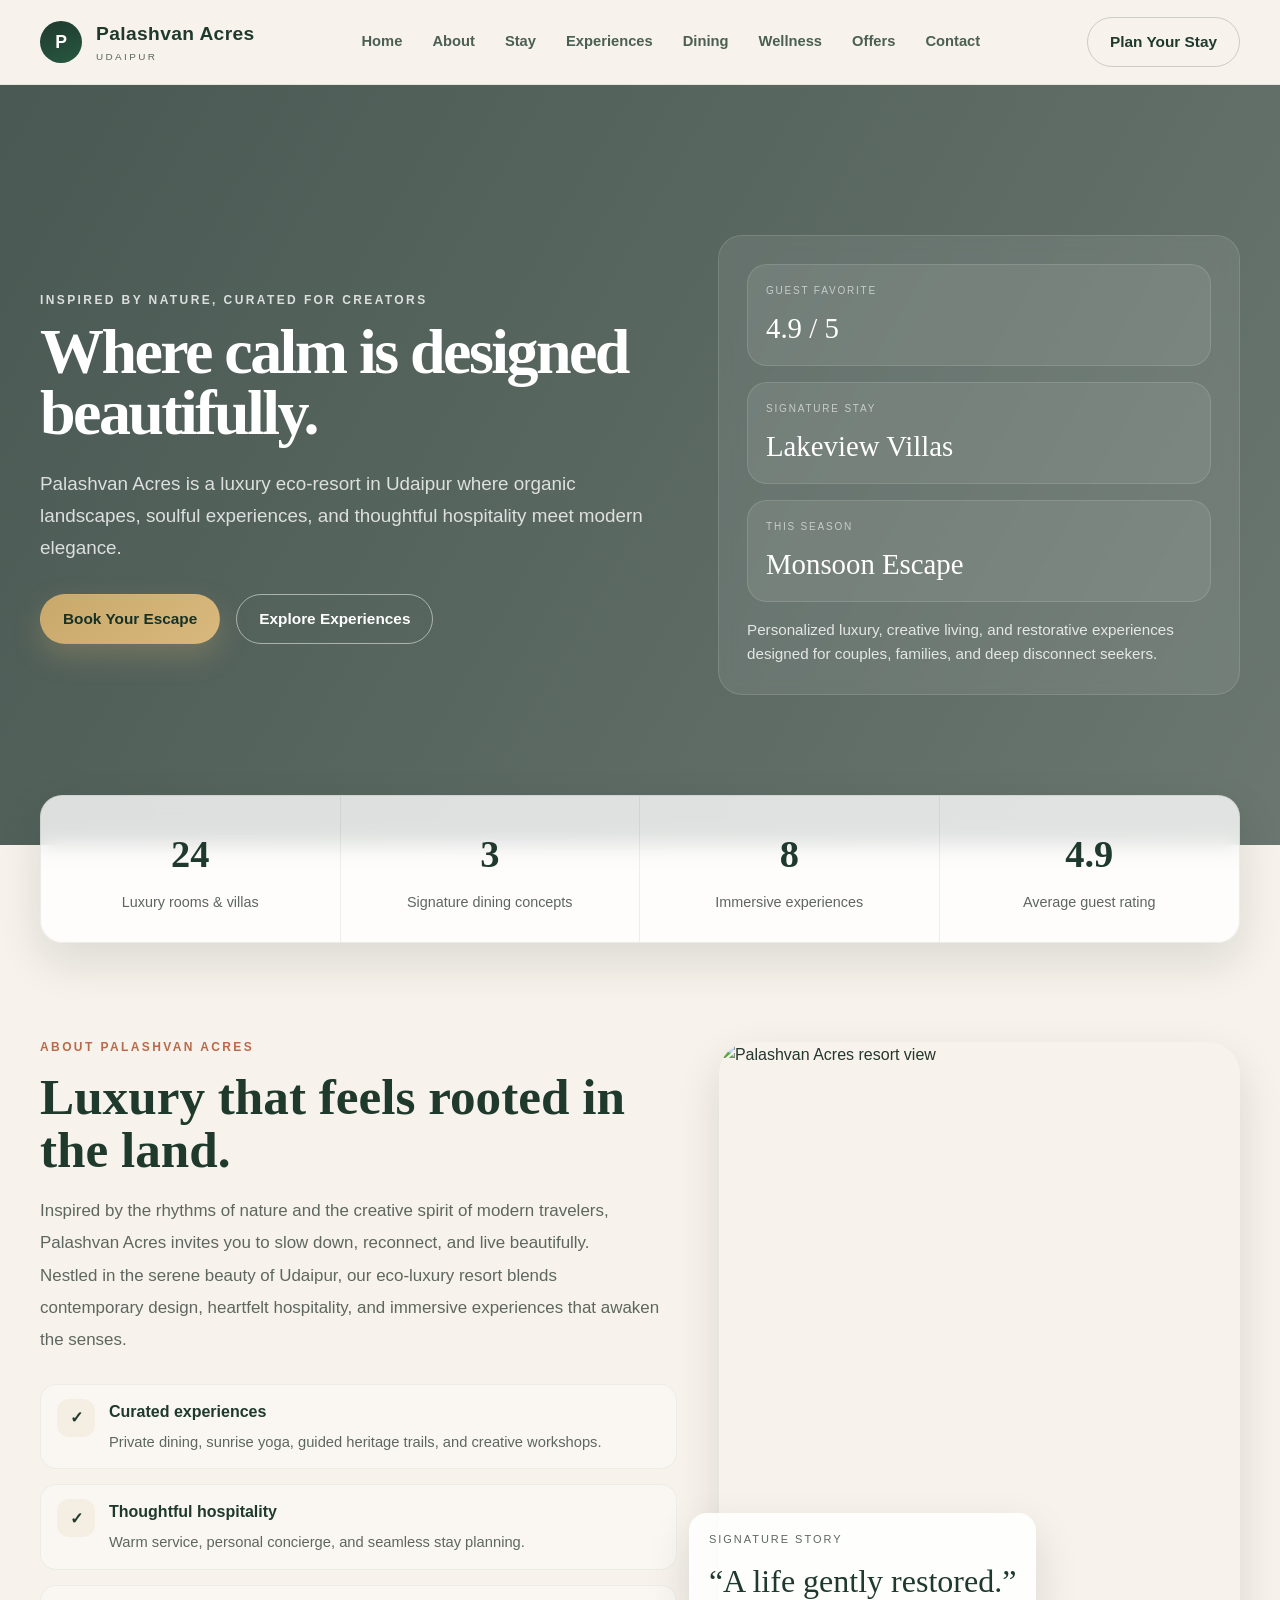
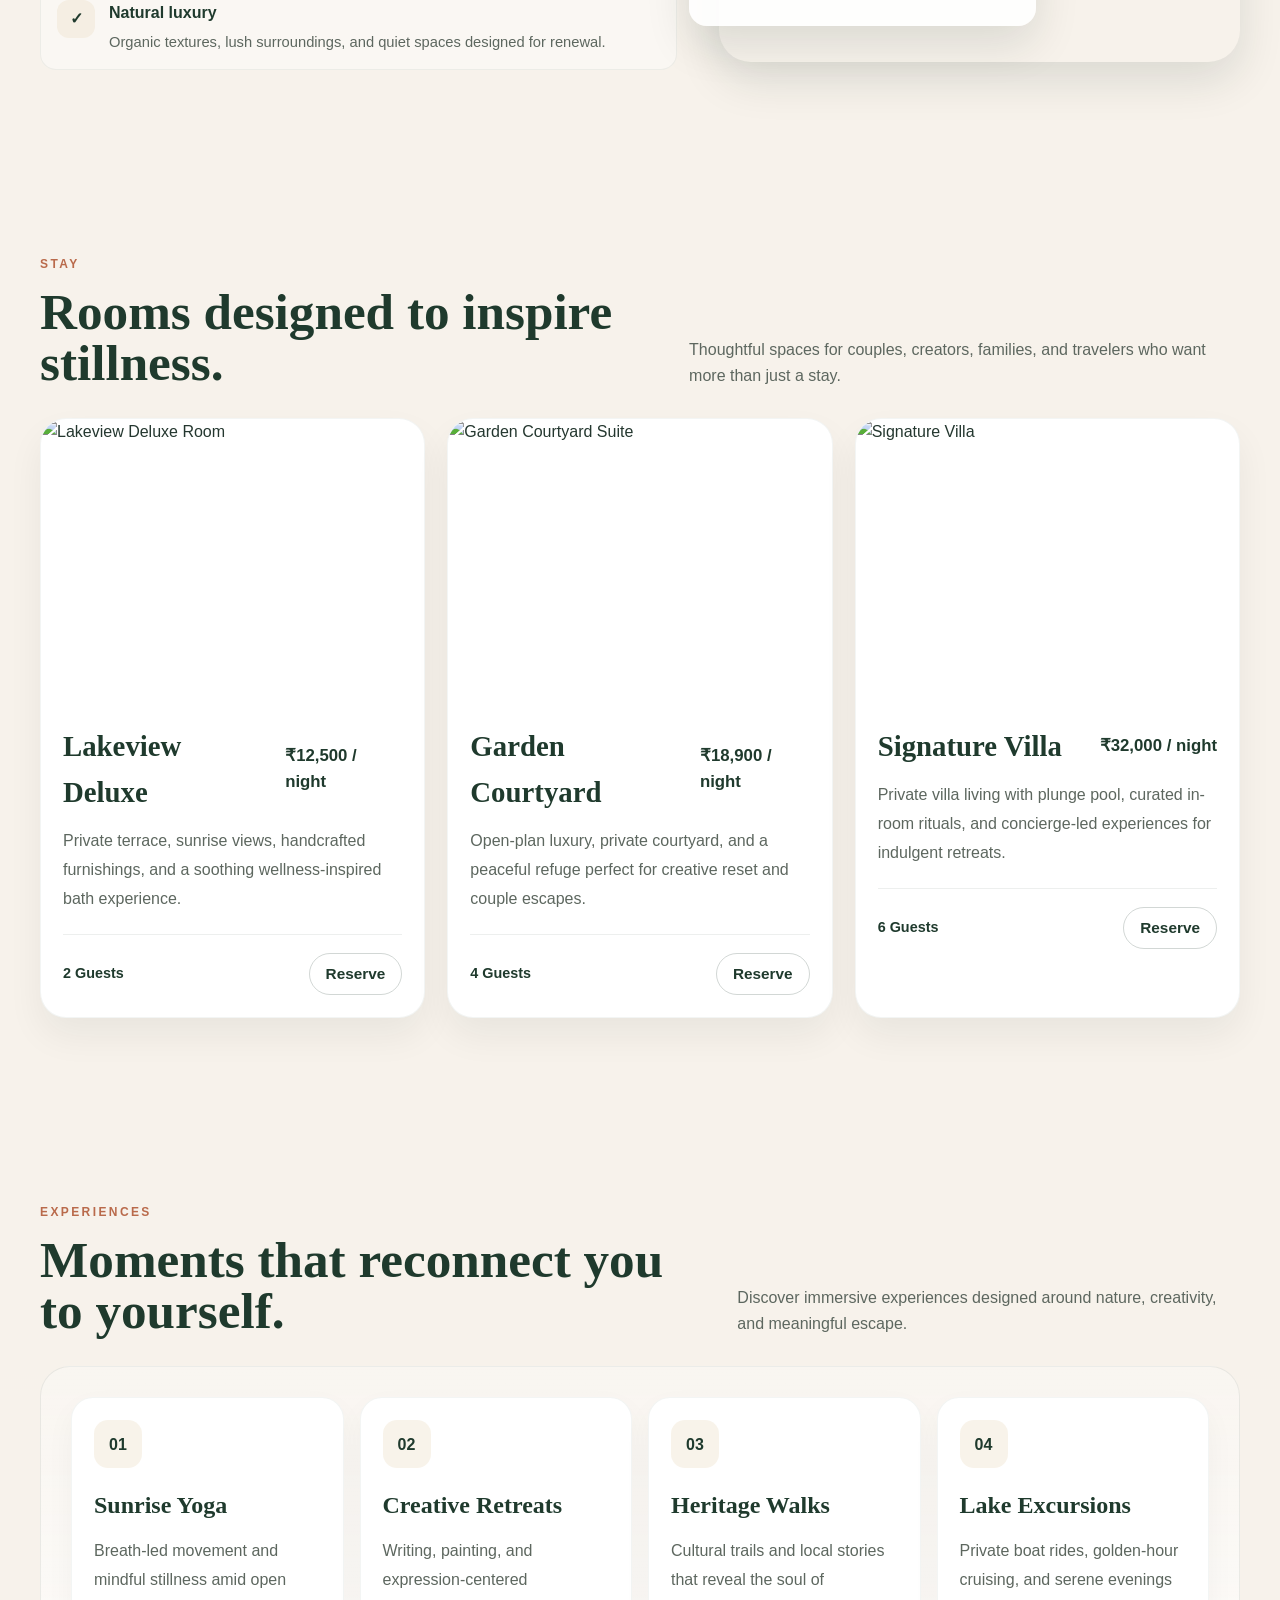
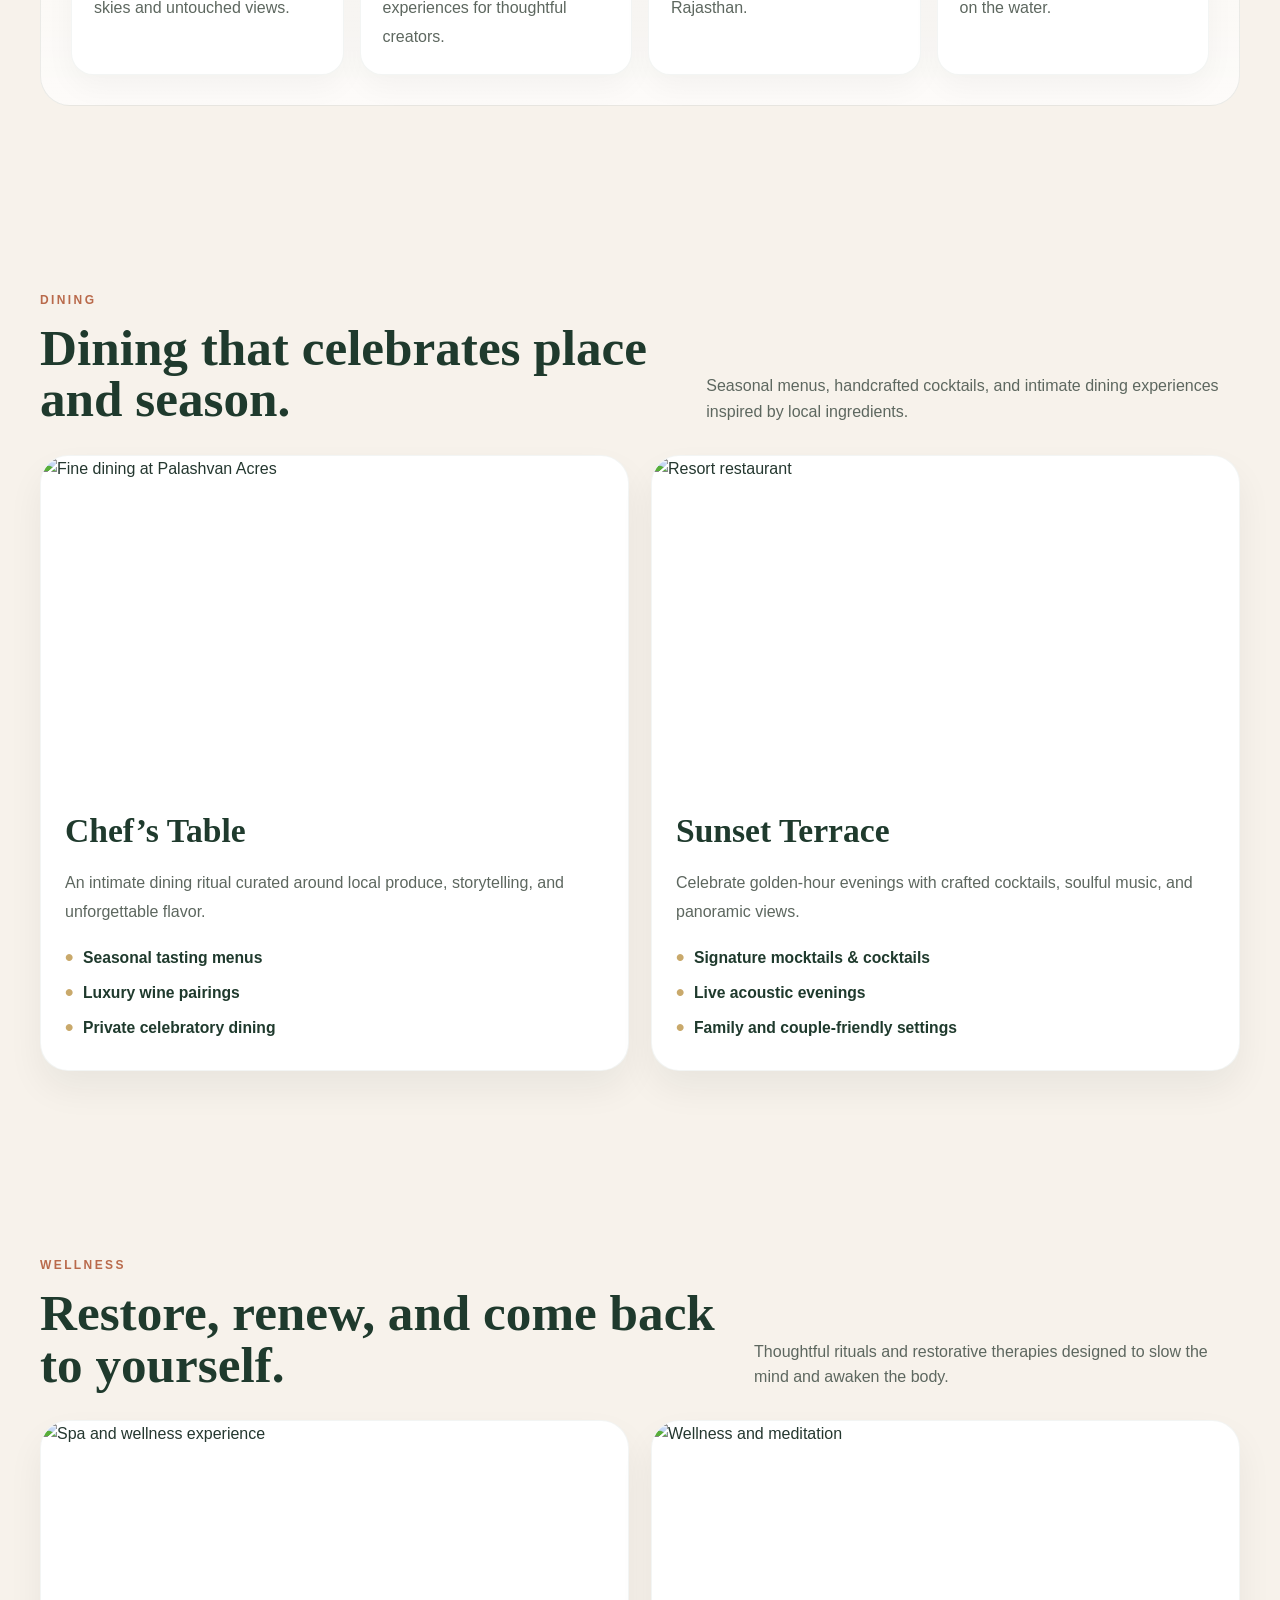
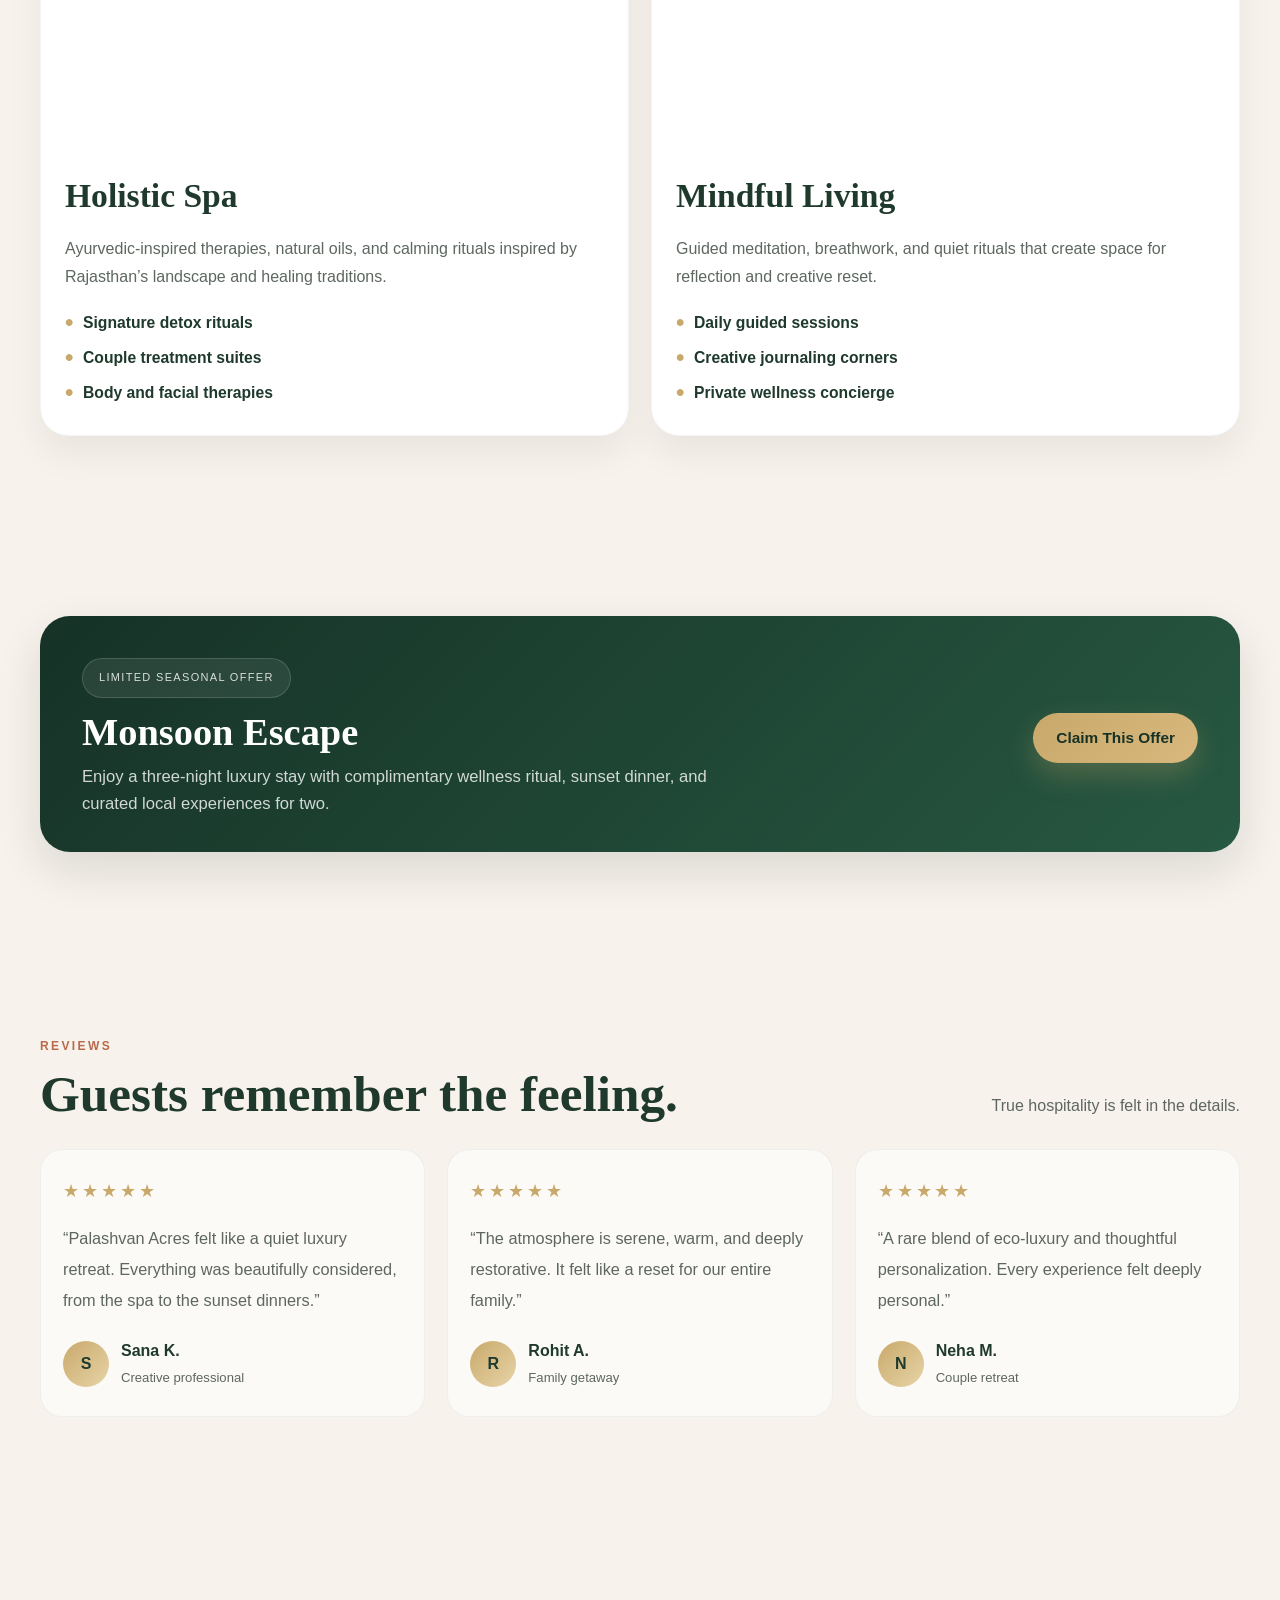
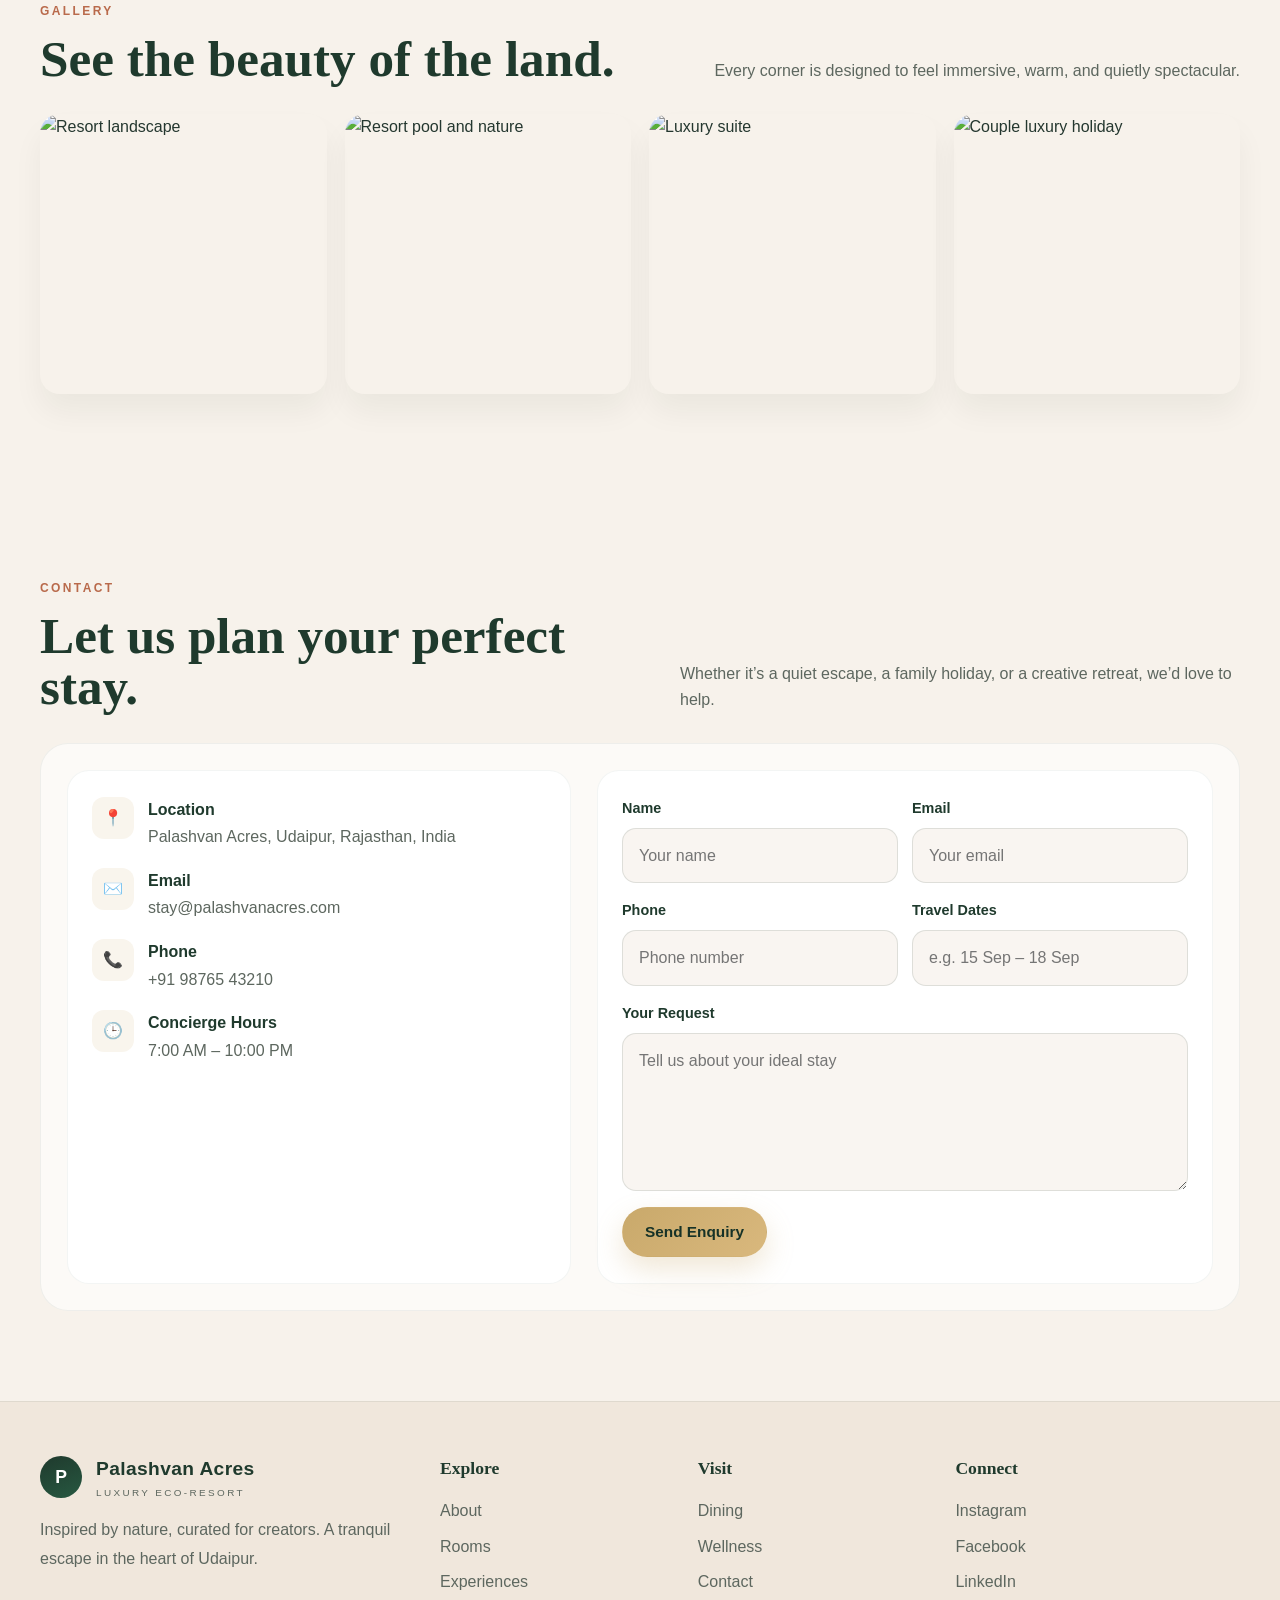
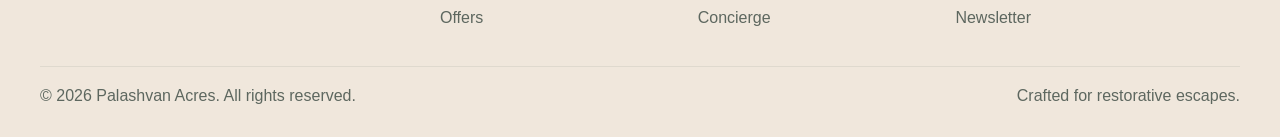
==== index.html @ 1f56304e "Add Palashvan Acres landing page prototype to repo" ====
<!DOCTYPE html>
<html lang="en">
  <head>
    <meta charset="UTF-8" />
    <meta name="viewport" content="width=device-width, initial-scale=1.0" />
    <title>Palashvan Acres | Resort</title>
    <meta
      name="description"
      content="Palashvan Acres is a luxury eco-resort in Udaipur, Rajasthan inspired by nature, creativity, and soulful living."
    />
    <style>
      :root {
        --forest: #1f3a2d;
        --forest-deep: #163227;
        --forest-soft: #275841;
        --ivory: #f7f2eb;
        --sand: #e7dbc2;
        --gold: #c9a96b;
        --terracotta: #b96a4b;
        --white: #ffffff;
        --text: #24372f;
        --muted: #5d675f;
        --shadow: 0 18px 45px rgba(20, 38, 32, 0.12);
        --radius: 24px;
      }

      * {
        box-sizing: border-box;
      }

      html {
        scroll-behavior: smooth;
      }

      body {
        margin: 0;
        font-family: "Segoe UI", Arial, sans-serif;
        background: var(--ivory);
        color: var(--text);
        line-height: 1.6;
      }

      img {
        max-width: 100%;
        display: block;
      }

      a {
        color: inherit;
        text-decoration: none;
      }

      .container {
        width: min(1200px, calc(100% - 32px));
        margin: 0 auto;
      }

      .section {
        padding: 90px 0;
      }

      .eyebrow {
        color: var(--terracotta);
        font-weight: 700;
        letter-spacing: 0.2em;
        text-transform: uppercase;
        font-size: 12px;
        display: inline-block;
        margin-bottom: 12px;
      }

      h1, h2, h3, h4 {
        margin: 0;
        color: var(--forest);
        font-family: Georgia, "Times New Roman", serif;
      }

      p {
        margin: 0;
      }

      .btn {
        display: inline-flex;
        align-items: center;
        justify-content: center;
        min-height: 50px;
        padding: 0 22px;
        border-radius: 999px;
        font-weight: 700;
        font-size: 0.96rem;
        transition: 0.2s ease;
        border: 1px solid transparent;
        cursor: pointer;
      }

      .btn-primary {
        background: linear-gradient(135deg, var(--gold), #d9b87d);
        color: var(--forest-deep);
        box-shadow: 0 12px 28px rgba(201, 169, 107, 0.28);
      }

      .btn-primary:hover {
        transform: translateY(-2px);
      }

      .btn-outline {
        background: transparent;
        color: var(--white);
        border-color: rgba(255,255,255,0.5);
      }

      .btn-outline-dark {
        background: transparent;
        color: var(--forest);
        border-color: rgba(31, 58, 45, 0.2);
      }

      /* Header */
      .site-header {
        position: sticky;
        top: 0;
        z-index: 1000;
        background: rgba(247, 242, 235, 0.8);
        backdrop-filter: blur(12px);
        border-bottom: 1px solid rgba(31, 58, 45, 0.08);
      }

      .header-inner {
        display: flex;
        justify-content: space-between;
        align-items: center;
        min-height: 84px;
      }

      .brand {
        display: flex;
        align-items: center;
        gap: 14px;
      }

      .brand-mark {
        width: 42px;
        height: 42px;
        border-radius: 50%;
        display: grid;
        place-items: center;
        background: linear-gradient(160deg, var(--forest), var(--forest-soft));
        color: var(--white);
        font-weight: 800;
        font-size: 1.1rem;
      }

      .brand-text strong {
        display: block;
        font-size: 1.2rem;
        color: var(--forest);
        letter-spacing: 0.02em;
      }

      .brand-text small {
        display: block;
        font-size: 0.62rem;
        color: var(--muted);
        letter-spacing: 0.24em;
        text-transform: uppercase;
      }

      .main-nav {
        display: flex;
        align-items: center;
        gap: 30px;
      }

      .main-nav a {
        font-size: 0.92rem;
        font-weight: 600;
        color: var(--forest);
        opacity: 0.8;
        transition: opacity 0.2s ease;
      }

      .main-nav a:hover {
        opacity: 1;
      }

      .header-actions {
        display: flex;
        align-items: center;
        gap: 12px;
      }

      .menu-toggle {
        display: none;
        background: transparent;
        border: 1px solid rgba(31, 58, 45, 0.14);
        border-radius: 12px;
        width: 44px;
        height: 44px;
        font-size: 1.5rem;
        color: var(--forest);
        cursor: pointer;
      }

      /* Hero */
      .hero {
        position: relative;
        background:
          linear-gradient(120deg, rgba(12, 35, 29, 0.74), rgba(13, 36, 30, 0.6)),
          url("https://images.unsplash.com/photo-1507525428034-b723cf961d3e?auto=format&fit=crop&w=1600&q=80") center/cover no-repeat;
        color: var(--white);
        min-height: 760px;
        display: flex;
        align-items: center;
      }

      .hero-inner {
        display: grid;
        grid-template-columns: 1.1fr 0.9fr;
        align-items: center;
        gap: 40px;
        min-height: 760px;
      }

      .hero-copy {
        max-width: 700px;
      }

      .hero-copy h1 {
        font-size: clamp(3rem, 5vw, 6rem);
        line-height: 0.95;
        color: var(--white);
        letter-spacing: -0.04em;
        margin-bottom: 24px;
      }

      .hero-copy p {
        font-size: 1.18rem;
        line-height: 1.7;
        color: rgba(255,255,255,0.8);
        max-width: 620px;
      }

      .hero-cta {
        display: flex;
        flex-wrap: wrap;
        gap: 16px;
        margin-top: 30px;
      }

      .hero-panel {
        padding: 28px;
        background: rgba(255,255,255,0.08);
        border: 1px solid rgba(255,255,255,0.12);
        border-radius: var(--radius);
        backdrop-filter: blur(8px);
      }

      .info-card {
        background: rgba(255,255,255,0.08);
        border: 1px solid rgba(255,255,255,0.12);
        border-radius: 20px;
        padding: 18px 18px 14px;
        margin-bottom: 16px;
      }

      .info-card:last-child {
        margin-bottom: 0;
      }

      .mini-label {
        color: rgba(255,255,255,0.6);
        letter-spacing: 0.18em;
        text-transform: uppercase;
        font-size: 10px;
      }

      .mini-value {
        font-size: clamp(1.8rem, 2vw, 2.4rem);
        font-family: Georgia, "Times New Roman", serif;
        margin-top: 6px;
        color: var(--white);
      }

      .hero-panel .note {
        font-size: 0.95rem;
        color: rgba(255,255,255,0.82);
        line-height: 1.6;
      }

      /* stats strip */
      .stats-strip {
        margin-top: -50px;
        position: relative;
        z-index: 2;
      }

      .stats-grid {
        background: rgba(255,255,255,0.8);
        backdrop-filter: blur(10px);
        border-radius: 22px;
        border: 1px solid rgba(31,58,45,0.08);
        box-shadow: var(--shadow);
        display: grid;
        grid-template-columns: repeat(4, 1fr);
      }

      .stat-box {
        padding: 28px 24px;
        text-align: center;
        border-right: 1px solid rgba(31,58,45,0.08);
      }

      .stat-box:last-child {
        border-right: none;
      }

      .stat-box strong {
        display: block;
        font-size: clamp(2rem, 3vw, 2.8rem);
        color: var(--forest);
        font-family: Georgia, "Times New Roman", serif;
      }

      .stat-box span {
        display: block;
        color: var(--muted);
        font-size: 0.9rem;
        margin-top: 6px;
      }

      /* Intro */
      .intro-grid {
        display: grid;
        grid-template-columns: 1.1fr 0.9fr;
        gap: 42px;
        align-items: center;
      }

      .intro-copy h2 {
        font-size: clamp(2.3rem, 4vw, 4rem);
        line-height: 1.05;
        margin-bottom: 18px;
      }

      .intro-copy p {
        color: var(--muted);
        font-size: 1.06rem;
        line-height: 1.9;
        max-width: 620px;
      }

      .feature-list {
        display: grid;
        gap: 15px;
        margin-top: 28px;
      }

      .feature-item {
        display: flex;
        gap: 14px;
        align-items: flex-start;
        background: rgba(255,255,255,0.4);
        border: 1px solid rgba(31,58,45,0.06);
        border-radius: 16px;
        padding: 14px 16px;
      }

      .feature-icon {
        width: 38px;
        height: 38px;
        border-radius: 12px;
        display: grid;
        place-items: center;
        background: rgba(201,169,107,0.12);
        color: var(--forest);
        font-weight: 800;
      }

      .feature-item strong {
        display: block;
        margin-bottom: 4px;
        color: var(--forest);
        font-size: 1rem;
      }

      .feature-item span {
        color: var(--muted);
        font-size: 0.92rem;
      }

      .intro-image-wrap {
        position: relative;
      }

      .intro-image-large {
        border-radius: 32px;
        overflow: hidden;
        box-shadow: var(--shadow);
      }

      .intro-image-large img {
        width: 100%;
        height: 620px;
        object-fit: cover;
      }

      .floating-card {
        position: absolute;
        left: -30px;
        bottom: 36px;
        background: rgba(255,255,255,0.9);
        border-radius: 18px;
        padding: 18px 20px;
        box-shadow: var(--shadow);
        min-width: 220px;
      }

      .floating-card .label {
        display: block;
        font-size: 11px;
        text-transform: uppercase;
        letter-spacing: 0.18em;
        color: var(--muted);
      }

      .floating-card .value {
        margin-top: 8px;
        font-size: 2rem;
        font-family: Georgia, "Times New Roman", serif;
        color: var(--forest);
      }

      /* Rooms */
      .section-heading {
        display: flex;
        justify-content: space-between;
        align-items: end;
        gap: 20px;
        margin-bottom: 30px;
      }

      .section-heading h2 {
        font-size: clamp(2.4rem, 4vw, 4rem);
        line-height: 1;
      }

      .section-heading p {
        font-size: 1rem;
        color: var(--muted);
        max-width: 560px;
      }

      .room-grid {
        display: grid;
        grid-template-columns: repeat(3, 1fr);
        gap: 22px;
      }

      .room-card {
        background: var(--white);
        border-radius: 26px;
        overflow: hidden;
        box-shadow: 0 18px 36px rgba(17, 34, 27, 0.06);
        border: 1px solid rgba(31,58,45,0.05);
      }

      .room-card img {
        width: 100%;
        height: 280px;
        object-fit: cover;
      }

      .room-content {
        padding: 24px 22px 22px;
      }

      .room-top {
        display: flex;
        justify-content: space-between;
        gap: 12px;
        align-items: center;
        margin-bottom: 12px;
      }

      .room-top h3 {
        font-size: 1.8rem;
      }

      .price {
        color: var(--forest);
        font-weight: 800;
        font-size: 1.05rem;
      }

      .room-content p {
        color: var(--muted);
        line-height: 1.8;
      }

      .room-meta {
        display: flex;
        justify-content: space-between;
        align-items: center;
        margin-top: 20px;
        padding-top: 18px;
        border-top: 1px solid rgba(31,58,45,0.08);
      }

      .meta-sm {
        color: var(--forest);
        font-size: 0.9rem;
        font-weight: 600;
      }

      /* Experience */
      .experience-wrap {
        background: linear-gradient(180deg, rgba(255,255,255,0.3), rgba(255,255,255,0.7));
        border: 1px solid rgba(31,58,45,0.08);
        border-radius: 30px;
        padding: 30px;
      }

      .experience-grid {
        display: grid;
        grid-template-columns: repeat(4, 1fr);
        gap: 16px;
      }

      .experience-card {
        background: var(--white);
        border-radius: 22px;
        padding: 22px;
        border: 1px solid rgba(31,58,45,0.05);
        box-shadow: 0 12px 30px rgba(17,34,27,0.04);
      }

      .experience-card .num {
        width: 48px;
        height: 48px;
        border-radius: 14px;
        display: grid;
        place-items: center;
        font-weight: 800;
        margin-bottom: 18px;
        background: rgba(201,169,107,0.14);
        color: var(--forest);
      }

      .experience-card h3 {
        font-size: 1.5rem;
        margin-bottom: 12px;
      }

      .experience-card p {
        color: var(--muted);
        line-height: 1.8;
      }

      /* Dining & Wellness split */
      .split-grid {
        display: grid;
        grid-template-columns: 1fr 1fr;
        gap: 22px;
      }

      .panel {
        background: var(--white);
        border-radius: 28px;
        overflow: hidden;
        box-shadow: 0 18px 36px rgba(17,34,27,0.06);
        border: 1px solid rgba(31,58,45,0.05);
      }

      .panel img {
        width: 100%;
        height: 320px;
        object-fit: cover;
      }

      .panel-body {
        padding: 28px 24px 30px;
      }

      .panel-body h3 {
        font-size: 2.1rem;
        margin-bottom: 12px;
      }

      .panel-body p {
        color: var(--muted);
        line-height: 1.8;
      }

      .panel-list {
        list-style: none;
        padding: 0;
        margin: 18px 0 0;
        display: grid;
        gap: 10px;
      }

      .panel-list li {
        color: var(--forest);
        font-weight: 600;
        font-size: 0.98rem;
        padding-left: 18px;
        position: relative;
      }

      .panel-list li::before {
        content: "•";
        position: absolute;
        left: 0;
        color: var(--gold);
        font-size: 1.5rem;
        line-height: 1;
      }

      /* Offer banner */
      .offer-banner {
        background: linear-gradient(135deg, var(--forest-deep), var(--forest-soft));
        color: var(--white);
        border-radius: 30px;
        overflow: hidden;
        box-shadow: var(--shadow);
      }

      .offer-inner {
        display: grid;
        grid-template-columns: 1.2fr 0.8fr;
        align-items: center;
        padding: 42px 42px 34px;
        gap: 28px;
      }

      .offer-inner h2 {
        color: var(--white);
        font-size: clamp(2.2rem, 3vw, 4rem);
        line-height: 1.05;
        margin-bottom: 12px;
      }

      .offer-inner p {
        color: rgba(255,255,255,0.8);
        font-size: 1.04rem;
      }

      .offer-tag {
        display: inline-block;
        padding: 10px 16px;
        border-radius: 999px;
        background: rgba(255,255,255,0.08);
        border: 1px solid rgba(255,255,255,0.15);
        margin-bottom: 14px;
        text-transform: uppercase;
        letter-spacing: 0.12em;
        font-size: 11px;
        color: rgba(255,255,255,0.82);
      }

      /* Testimonials */
      .testimonial-grid {
        display: grid;
        grid-template-columns: repeat(3, 1fr);
        gap: 22px;
      }

      .testimonial {
        background: rgba(255,255,255,0.6);
        border: 1px solid rgba(31,58,45,0.06);
        border-radius: 22px;
        padding: 26px 22px;
      }

      .stars {
        color: var(--gold);
        letter-spacing: 0.16em;
        font-size: 1.15rem;
      }

      .testimonial p {
        color: var(--muted);
        font-size: 1.02rem;
        line-height: 1.9;
        margin-top: 18px;
      }

      .person {
        display: flex;
        align-items: center;
        gap: 12px;
        margin-top: 22px;
      }

      .avatar {
        width: 46px;
        height: 46px;
        border-radius: 50%;
        background: linear-gradient(135deg, var(--gold), #e7d4a7);
        display: grid;
        place-items: center;
        color: var(--forest);
        font-weight: 800;
      }

      .person strong {
        display: block;
        color: var(--forest);
      }

      .person span {
        color: var(--muted);
        font-size: 0.82rem;
      }

      /* Gallery */
      .gallery-grid {
        display: grid;
        grid-template-columns: repeat(4, 1fr);
        gap: 18px;
      }

      .gallery-item {
        border-radius: 20px;
        overflow: hidden;
        box-shadow: 0 18px 30px rgba(17,34,27,0.05);
      }

      .gallery-item img {
        width: 100%;
        height: 280px;
        object-fit: cover;
        transition: transform 0.3s ease;
      }

      .gallery-item:hover img {
        transform: scale(1.04);
      }

      /* Contact */
      .contact-wrap {
        display: grid;
        grid-template-columns: 0.9fr 1.1fr;
        gap: 26px;
        background: rgba(255,255,255,0.6);
        border: 1px solid rgba(31,58,45,0.06);
        border-radius: 28px;
        padding: 26px;
      }

      .contact-box {
        background: var(--white);
        border-radius: 22px;
        padding: 26px 24px;
        border: 1px solid rgba(31,58,45,0.05);
      }

      .contact-info {
        display: grid;
        gap: 18px;
      }

      .contact-item {
        display: flex;
        gap: 14px;
        align-items: flex-start;
      }

      .contact-item .icon {
        width: 42px;
        height: 42px;
        border-radius: 12px;
        background: rgba(201,169,107,0.12);
        display: grid;
        place-items: center;
        color: var(--forest);
        font-weight: 800;
      }

      .contact-item strong {
        display: block;
        color: var(--forest);
        margin-bottom: 2px;
      }

      .contact-item span {
        color: var(--muted);
      }

      .contact-form {
        display: grid;
        gap: 16px;
      }

      .row {
        display: grid;
        grid-template-columns: 1fr 1fr;
        gap: 14px;
      }

      .field {
        display: grid;
        gap: 8px;
      }

      .field label {
        color: var(--forest);
        font-weight: 600;
        font-size: 0.9rem;
      }

      .field input,
      .field textarea {
        width: 100%;
        border: 1px solid rgba(31,58,45,0.12);
        background: #f9f5f1;
        border-radius: 14px;
        padding: 14px 16px;
        font: inherit;
        color: var(--forest);
        resize: vertical;
      }

      .field input:focus,
      .field textarea:focus {
        outline: 2px solid rgba(201,169,107,0.35);
        border-color: rgba(201,169,107,0.5);
      }

      /* Footer */
      footer {
        background: #f0e7dc;
        border-top: 1px solid rgba(31,58,45,0.08);
      }

      .footer-inner {
        display: grid;
        grid-template-columns: 1.3fr 0.8fr 0.8fr 1fr;
        gap: 30px;
        padding: 52px 0 36px;
      }

      .footer-brand p {
        color: var(--muted);
        margin-top: 16px;
        line-height: 1.8;
      }

      .footer-col h4 {
        font-size: 1.1rem;
        margin-bottom: 16px;
      }

      .footer-col ul {
        list-style: none;
        padding: 0;
        margin: 0;
        display: grid;
        gap: 10px;
      }

      .footer-col a,
      .footer-col li {
        color: var(--muted);
      }

      .footer-bottom {
        padding: 16px 0 28px;
        border-top: 1px solid rgba(31,58,45,0.08);
        color: var(--muted);
        display: flex;
        justify-content: space-between;
        gap: 12px;
        flex-wrap: wrap;
      }

      /* Responsive */
      @media (max-width: 980px) {
        .hero-inner,
        .intro-grid,
        .contact-wrap,
        .offer-inner,
        .split-grid,
        .footer-inner {
          grid-template-columns: 1fr;
        }

        .room-grid,
        .experience-grid,
        .testimonial-grid {
          grid-template-columns: repeat(2, 1fr);
        }

        .gallery-grid {
          grid-template-columns: repeat(2, 1fr);
        }

        .header-actions .btn {
          display: none;
        }
      }

      @media (max-width: 760px) {
        .main-nav {
          display: none;
          position: absolute;
          top: 84px;
          left: 0;
          width: 100%;
          padding: 18px 16px 24px;
          background: rgba(247,242,235,0.96);
          border-bottom: 1px solid rgba(31,58,45,0.08);
          flex-direction: column;
          align-items: flex-start;
          gap: 16px;
          box-shadow: 0 16px 30px rgba(20,38,32,0.06);
        }

        .main-nav.open {
          display: flex;
        }

        .menu-toggle {
          display: inline-grid;
          place-items: center;
        }

        .hero {
          min-height: 660px;
        }

        .hero-inner {
          min-height: 660px;
        }

        .stats-grid {
          grid-template-columns: repeat(2, 1fr);
        }

        .room-grid,
        .experience-grid,
        .testimonial-grid,
        .gallery-grid,
        .row {
          grid-template-columns: 1fr;
        }

        .section {
          padding: 72px 0;
        }

        .section-heading {
          display: block;
        }

        .section-heading p {
          margin-top: 12px;
        }

        .hero-copy h1 {
          font-size: clamp(2.7rem, 12vw, 4.5rem);
        }
      }
    </style>
  </head>
  <body>
    <header class="site-header">
      <div class="container header-inner">
        <a href="#top" class="brand" aria-label="Palashvan Acres Home">
          <div class="brand-mark">P</div>
          <div class="brand-text">
            <strong>Palashvan Acres</strong>
            <small>Udaipur</small>
          </div>
        </a>

        <nav class="main-nav" id="mainNav">
          <a href="#home">Home</a>
          <a href="#about">About</a>
          <a href="#stay">Stay</a>
          <a href="#experiences">Experiences</a>
          <a href="#dining">Dining</a>
          <a href="#wellness">Wellness</a>
          <a href="#offers">Offers</a>
          <a href="#contact">Contact</a>
        </nav>

        <div class="header-actions">
          <a href="#contact" class="btn btn-outline-dark">Plan Your Stay</a>
          <button class="menu-toggle" id="menuToggle" aria-label="Toggle menu">☰</button>
        </div>
      </div>
    </header>

    <main>
      <section class="hero" id="home">
        <div class="container hero-inner">
          <div class="hero-copy">
            <span class="eyebrow" style="color: rgba(255,255,255,0.8);">Inspired by Nature, Curated for Creators</span>
            <h1>Where calm is designed beautifully.</h1>
            <p>
              Palashvan Acres is a luxury eco-resort in Udaipur where organic landscapes,
              soulful experiences, and thoughtful hospitality meet modern elegance.
            </p>

            <div class="hero-cta">
              <a href="#stay" class="btn btn-primary">Book Your Escape</a>
              <a href="#experiences" class="btn btn-outline">Explore Experiences</a>
            </div>
          </div>

          <div class="hero-panel">
            <div class="info-card">
              <div class="mini-label">Guest Favorite</div>
              <div class="mini-value">4.9 / 5</div>
            </div>

            <div class="info-card">
              <div class="mini-label">Signature Stay</div>
              <div class="mini-value">Lakeview Villas</div>
            </div>

            <div class="info-card">
              <div class="mini-label">This Season</div>
              <div class="mini-value">Monsoon Escape</div>
            </div>

            <div class="note">
              Personalized luxury, creative living, and restorative experiences designed for
              couples, families, and deep disconnect seekers.
            </div>
          </div>
        </div>
      </section>

      <div class="container stats-strip">
        <div class="stats-grid">
          <div class="stat-box">
            <strong>24</strong>
            <span>Luxury rooms & villas</span>
          </div>
          <div class="stat-box">
            <strong>3</strong>
            <span>Signature dining concepts</span>
          </div>
          <div class="stat-box">
            <strong>8</strong>
            <span>Immersive experiences</span>
          </div>
          <div class="stat-box">
            <strong>4.9</strong>
            <span>Average guest rating</span>
          </div>
        </div>
      </div>

      <section class="section" id="about">
        <div class="container intro-grid">
          <div class="intro-copy">
            <span class="eyebrow">About Palashvan Acres</span>
            <h2>Luxury that feels rooted in the land.</h2>
            <p>
              Inspired by the rhythms of nature and the creative spirit of modern travelers,
              Palashvan Acres invites you to slow down, reconnect, and live beautifully.
            </p>
            <p>
              Nestled in the serene beauty of Udaipur, our eco-luxury resort blends contemporary design,
              heartfelt hospitality, and immersive experiences that awaken the senses.
            </p>

            <div class="feature-list">
              <div class="feature-item">
                <div class="feature-icon">✓</div>
                <div>
                  <strong>Curated experiences</strong>
                  <span>Private dining, sunrise yoga, guided heritage trails, and creative workshops.</span>
                </div>
              </div>

              <div class="feature-item">
                <div class="feature-icon">✓</div>
                <div>
                  <strong>Thoughtful hospitality</strong>
                  <span>Warm service, personal concierge, and seamless stay planning.</span>
                </div>
              </div>

              <div class="feature-item">
                <div class="feature-icon">✓</div>
                <div>
                  <strong>Natural luxury</strong>
                  <span>Organic textures, lush surroundings, and quiet spaces designed for renewal.</span>
                </div>
              </div>
            </div>
          </div>

          <div class="intro-image-wrap">
            <div class="intro-image-large">
              <img
                src="https://images.unsplash.com/photo-1506744038136-46273834b3fb?auto=format&fit=crop&w=1200&q=80"
                alt="Palashvan Acres resort view"
              />
            </div>

            <div class="floating-card">
              <span class="label">Signature Story</span>
              <div class="value">“A life gently restored.”</div>
            </div>
          </div>
        </div>
      </section>

      <section class="section" id="stay">
        <div class="container">
          <div class="section-heading">
            <div>
              <span class="eyebrow">Stay</span>
              <h2>Rooms designed to inspire stillness.</h2>
            </div>
            <p>
              Thoughtful spaces for couples, creators, families, and travelers who want more than just a stay.
            </p>
          </div>

          <div class="room-grid">
            <article class="room-card">
              <img src="https://images.unsplash.com/photo-1505693416388-ac5ce068fe85?auto=format&fit=crop&w=1200&q=80" alt="Lakeview Deluxe Room" />
              <div class="room-content">
                <div class="room-top">
                  <h3>Lakeview Deluxe</h3>
                  <div class="price">₹12,500 / night</div>
                </div>
                <p>Private terrace, sunrise views, handcrafted furnishings, and a soothing wellness-inspired bath experience.</p>
                <div class="room-meta">
                  <span class="meta-sm">2 Guests</span>
                  <a href="#contact" class="btn btn-outline-dark" style="min-height: 42px; padding: 0 16px;">Reserve</a>
                </div>
              </div>
            </article>

            <article class="room-card">
              <img src="https://images.unsplash.com/photo-1494526585095-c41746248156?auto=format&fit=crop&w=1200&q=80" alt="Garden Courtyard Suite" />
              <div class="room-content">
                <div class="room-top">
                  <h3>Garden Courtyard</h3>
                  <div class="price">₹18,900 / night</div>
                </div>
                <p>Open-plan luxury, private courtyard, and a peaceful refuge perfect for creative reset and couple escapes.</p>
                <div class="room-meta">
                  <span class="meta-sm">4 Guests</span>
                  <a href="#contact" class="btn btn-outline-dark" style="min-height: 42px; padding: 0 16px;">Reserve</a>
                </div>
              </div>
            </article>

            <article class="room-card">
              <img src="https://images.unsplash.com/photo-1522708323590-d24dbb6b0267?auto=format&fit=crop&w=1200&q=80" alt="Signature Villa" />
              <div class="room-content">
                <div class="room-top">
                  <h3>Signature Villa</h3>
                  <div class="price">₹32,000 / night</div>
                </div>
                <p>Private villa living with plunge pool, curated in-room rituals, and concierge-led experiences for indulgent retreats.</p>
                <div class="room-meta">
                  <span class="meta-sm">6 Guests</span>
                  <a href="#contact" class="btn btn-outline-dark" style="min-height: 42px; padding: 0 16px;">Reserve</a>
                </div>
              </div>
            </article>
          </div>
        </div>
      </section>

      <section class="section" id="experiences">
        <div class="container">
          <div class="section-heading">
            <div>
              <span class="eyebrow">Experiences</span>
              <h2>Moments that reconnect you to yourself.</h2>
            </div>
            <p>
              Discover immersive experiences designed around nature, creativity, and meaningful escape.
            </p>
          </div>

          <div class="experience-wrap">
            <div class="experience-grid">
              <article class="experience-card">
                <div class="num">01</div>
                <h3>Sunrise Yoga</h3>
                <p>Breath-led movement and mindful stillness amid open skies and untouched views.</p>
              </article>

              <article class="experience-card">
                <div class="num">02</div>
                <h3>Creative Retreats</h3>
                <p>Writing, painting, and expression-centered experiences for thoughtful creators.</p>
              </article>

              <article class="experience-card">
                <div class="num">03</div>
                <h3>Heritage Walks</h3>
                <p>Cultural trails and local stories that reveal the soul of Rajasthan.</p>
              </article>

              <article class="experience-card">
                <div class="num">04</div>
                <h3>Lake Excursions</h3>
                <p>Private boat rides, golden-hour cruising, and serene evenings on the water.</p>
              </article>
            </div>
          </div>
        </div>
      </section>

      <section class="section" id="dining">
        <div class="container">
          <div class="section-heading">
            <div>
              <span class="eyebrow">Dining</span>
              <h2>Dining that celebrates place and season.</h2>
            </div>
            <p>
              Seasonal menus, handcrafted cocktails, and intimate dining experiences inspired by local ingredients.
            </p>
          </div>

          <div class="split-grid">
            <article class="panel">
              <img src="https://images.unsplash.com/photo-1559339352-11d035aa65de?auto=format&fit=crop&w=1200&q=80" alt="Fine dining at Palashvan Acres" />
              <div class="panel-body">
                <h3>Chef’s Table</h3>
                <p>
                  An intimate dining ritual curated around local produce, storytelling, and unforgettable flavor.
                </p>
                <ul class="panel-list">
                  <li>Seasonal tasting menus</li>
                  <li>Luxury wine pairings</li>
                  <li>Private celebratory dining</li>
                </ul>
              </div>
            </article>

            <article class="panel">
              <img src="https://images.unsplash.com/photo-1517248135467-4c7edcad34c4?auto=format&fit=crop&w=1200&q=80" alt="Resort restaurant" />
              <div class="panel-body">
                <h3>Sunset Terrace</h3>
                <p>
                  Celebrate golden-hour evenings with crafted cocktails, soulful music, and panoramic views.
                </p>
                <ul class="panel-list">
                  <li>Signature mocktails & cocktails</li>
                  <li>Live acoustic evenings</li>
                  <li>Family and couple-friendly settings</li>
                </ul>
              </div>
            </article>
          </div>
        </div>
      </section>

      <section class="section" id="wellness">
        <div class="container">
          <div class="section-heading">
            <div>
              <span class="eyebrow">Wellness</span>
              <h2>Restore, renew, and come back to yourself.</h2>
            </div>
            <p>
              Thoughtful rituals and restorative therapies designed to slow the mind and awaken the body.
            </p>
          </div>

          <div class="split-grid">
            <article class="panel">
              <img src="https://images.unsplash.com/photo-1515377905703-c4788e51af15?auto=format&fit=crop&w=1200&q=80" alt="Spa and wellness experience" />
              <div class="panel-body">
                <h3>Holistic Spa</h3>
                <p>
                  Ayurvedic-inspired therapies, natural oils, and calming rituals inspired by Rajasthan’s landscape and healing traditions.
                </p>
                <ul class="panel-list">
                  <li>Signature detox rituals</li>
                  <li>Couple treatment suites</li>
                  <li>Body and facial therapies</li>
                </ul>
              </div>
            </article>

            <article class="panel">
              <img src="https://images.unsplash.com/photo-1506126613408-eca07ce68773?auto=format&fit=crop&w=1200&q=80" alt="Wellness and meditation" />
              <div class="panel-body">
                <h3>Mindful Living</h3>
                <p>
                  Guided meditation, breathwork, and quiet rituals that create space for reflection and creative reset.
                </p>
                <ul class="panel-list">
                  <li>Daily guided sessions</li>
                  <li>Creative journaling corners</li>
                  <li>Private wellness concierge</li>
                </ul>
              </div>
            </article>
          </div>
        </div>
      </section>

      <section class="section" id="offers">
        <div class="container">
          <div class="offer-banner">
            <div class="offer-inner">
              <div>
                <span class="offer-tag">Limited seasonal offer</span>
                <h2>Monsoon Escape</h2>
                <p>
                  Enjoy a three-night luxury stay with complimentary wellness ritual, sunset dinner,
                  and curated local experiences for two.
                </p>
              </div>

              <div style="display: flex; justify-content: flex-end;">
                <a href="#contact" class="btn btn-primary">Claim This Offer</a>
              </div>
            </div>
          </div>
        </div>
      </section>

      <section class="section">
        <div class="container">
          <div class="section-heading">
            <div>
              <span class="eyebrow">Reviews</span>
              <h2>Guests remember the feeling.</h2>
            </div>
            <p>
              True hospitality is felt in the details.
            </p>
          </div>

          <div class="testimonial-grid">
            <article class="testimonial">
              <div class="stars">★★★★★</div>
              <p>
                “Palashvan Acres felt like a quiet luxury retreat. Everything was beautifully considered,
                from the spa to the sunset dinners.”
              </p>
              <div class="person">
                <div class="avatar">S</div>
                <div>
                  <strong>Sana K.</strong>
                  <span>Creative professional</span>
                </div>
              </div>
            </article>

            <article class="testimonial">
              <div class="stars">★★★★★</div>
              <p>
                “The atmosphere is serene, warm, and deeply restorative. It felt like a reset for our entire family.”
              </p>
              <div class="person">
                <div class="avatar">R</div>
                <div>
                  <strong>Rohit A.</strong>
                  <span>Family getaway</span>
                </div>
              </div>
            </article>

            <article class="testimonial">
              <div class="stars">★★★★★</div>
              <p>
                “A rare blend of eco-luxury and thoughtful personalization. Every experience felt deeply personal.”
              </p>
              <div class="person">
                <div class="avatar">N</div>
                <div>
                  <strong>Neha M.</strong>
                  <span>Couple retreat</span>
                </div>
              </div>
            </article>
          </div>
        </div>
      </section>

      <section class="section">
        <div class="container">
          <div class="section-heading">
            <div>
              <span class="eyebrow">Gallery</span>
              <h2>See the beauty of the land.</h2>
            </div>
            <p>
              Every corner is designed to feel immersive, warm, and quietly spectacular.
            </p>
          </div>

          <div class="gallery-grid">
            <div class="gallery-item">
              <img src="https://images.unsplash.com/photo-1501785888041-af3ef285b470?auto=format&fit=crop&w=900&q=80" alt="Resort landscape" />
            </div>
            <div class="gallery-item">
              <img src="https://images.unsplash.com/photo-1500530855697-b586d89ba3ee?auto=format&fit=crop&w=900&q=80" alt="Resort pool and nature" />
            </div>
            <div class="gallery-item">
              <img src="https://images.unsplash.com/photo-1522708323590-d24dbb6b0267?auto=format&fit=crop&w=900&q=80" alt="Luxury suite" />
            </div>
            <div class="gallery-item">
              <img src="https://images.unsplash.com/photo-1527980965255-d3b416303d12?auto=format&fit=crop&w=900&q=80" alt="Couple luxury holiday" />
            </div>
          </div>
        </div>
      </section>

      <section class="section" id="contact">
        <div class="container">
          <div class="section-heading">
            <div>
              <span class="eyebrow">Contact</span>
              <h2>Let us plan your perfect stay.</h2>
            </div>
            <p>
              Whether it’s a quiet escape, a family holiday, or a creative retreat, we’d love to help.
            </p>
          </div>

          <div class="contact-wrap">
            <div class="contact-box">
              <div class="contact-info">
                <div class="contact-item">
                  <div class="icon">📍</div>
                  <div>
                    <strong>Location</strong>
                    <span>Palashvan Acres, Udaipur, Rajasthan, India</span>
                  </div>
                </div>

                <div class="contact-item">
                  <div class="icon">✉️</div>
                  <div>
                    <strong>Email</strong>
                    <span>stay@palashvanacres.com</span>
                  </div>
                </div>

                <div class="contact-item">
                  <div class="icon">📞</div>
                  <div>
                    <strong>Phone</strong>
                    <span>+91 98765 43210</span>
                  </div>
                </div>

                <div class="contact-item">
                  <div class="icon">🕒</div>
                  <div>
                    <strong>Concierge Hours</strong>
                    <span>7:00 AM – 10:00 PM</span>
                  </div>
                </div>
              </div>
            </div>

            <div class="contact-box">
              <form class="contact-form">
                <div class="row">
                  <div class="field">
                    <label for="name">Name</label>
                    <input id="name" type="text" placeholder="Your name" />
                  </div>

                  <div class="field">
                    <label for="email">Email</label>
                    <input id="email" type="email" placeholder="Your email" />
                  </div>
                </div>

                <div class="row">
                  <div class="field">
                    <label for="phone">Phone</label>
                    <input id="phone" type="tel" placeholder="Phone number" />
                  </div>

                  <div class="field">
                    <label for="dates">Travel Dates</label>
                    <input id="dates" type="text" placeholder="e.g. 15 Sep – 18 Sep" />
                  </div>
                </div>

                <div class="field">
                  <label for="message">Your Request</label>
                  <textarea id="message" rows="5" placeholder="Tell us about your ideal stay"></textarea>
                </div>

                <button type="submit" class="btn btn-primary" style="justify-self: flex-start;">Send Enquiry</button>
              </form>
            </div>
          </div>
        </div>
      </section>
    </main>

    <footer>
      <div class="container">
        <div class="footer-inner">
          <div class="footer-brand">
            <div class="brand">
              <div class="brand-mark">P</div>
              <div class="brand-text">
                <strong>Palashvan Acres</strong>
                <small>Luxury Eco-Resort</small>
              </div>
            </div>
            <p>
              Inspired by nature, curated for creators. A tranquil escape in the heart of Udaipur.
            </p>
          </div>

          <div class="footer-col">
            <h4>Explore</h4>
            <ul>
              <li><a href="#about">About</a></li>
              <li><a href="#stay">Rooms</a></li>
              <li><a href="#experiences">Experiences</a></li>
              <li><a href="#offers">Offers</a></li>
            </ul>
          </div>

          <div class="footer-col">
            <h4>Visit</h4>
            <ul>
              <li><a href="#dining">Dining</a></li>
              <li><a href="#wellness">Wellness</a></li>
              <li><a href="#contact">Contact</a></li>
              <li><a href="#contact">Concierge</a></li>
            </ul>
          </div>

          <div class="footer-col">
            <h4>Connect</h4>
            <ul>
              <li>Instagram</li>
              <li>Facebook</li>
              <li>LinkedIn</li>
              <li>Newsletter</li>
            </ul>
          </div>
        </div>

        <div class="footer-bottom">
          <span>© 2026 Palashvan Acres. All rights reserved.</span>
          <span>Crafted for restorative escapes.</span>
        </div>
      </div>
    </footer>

    <script>
      const menuToggle = document.getElementById("menuToggle");
      const mainNav = document.getElementById("mainNav");

      menuToggle.addEventListener("click", () => {
        mainNav.classList.toggle("open");
      });

      mainNav.querySelectorAll("a").forEach((link) => {
        link.addEventListener("click", () => {
          mainNav.classList.remove("open");
        });
      });
    </script>
  </body>
</html>
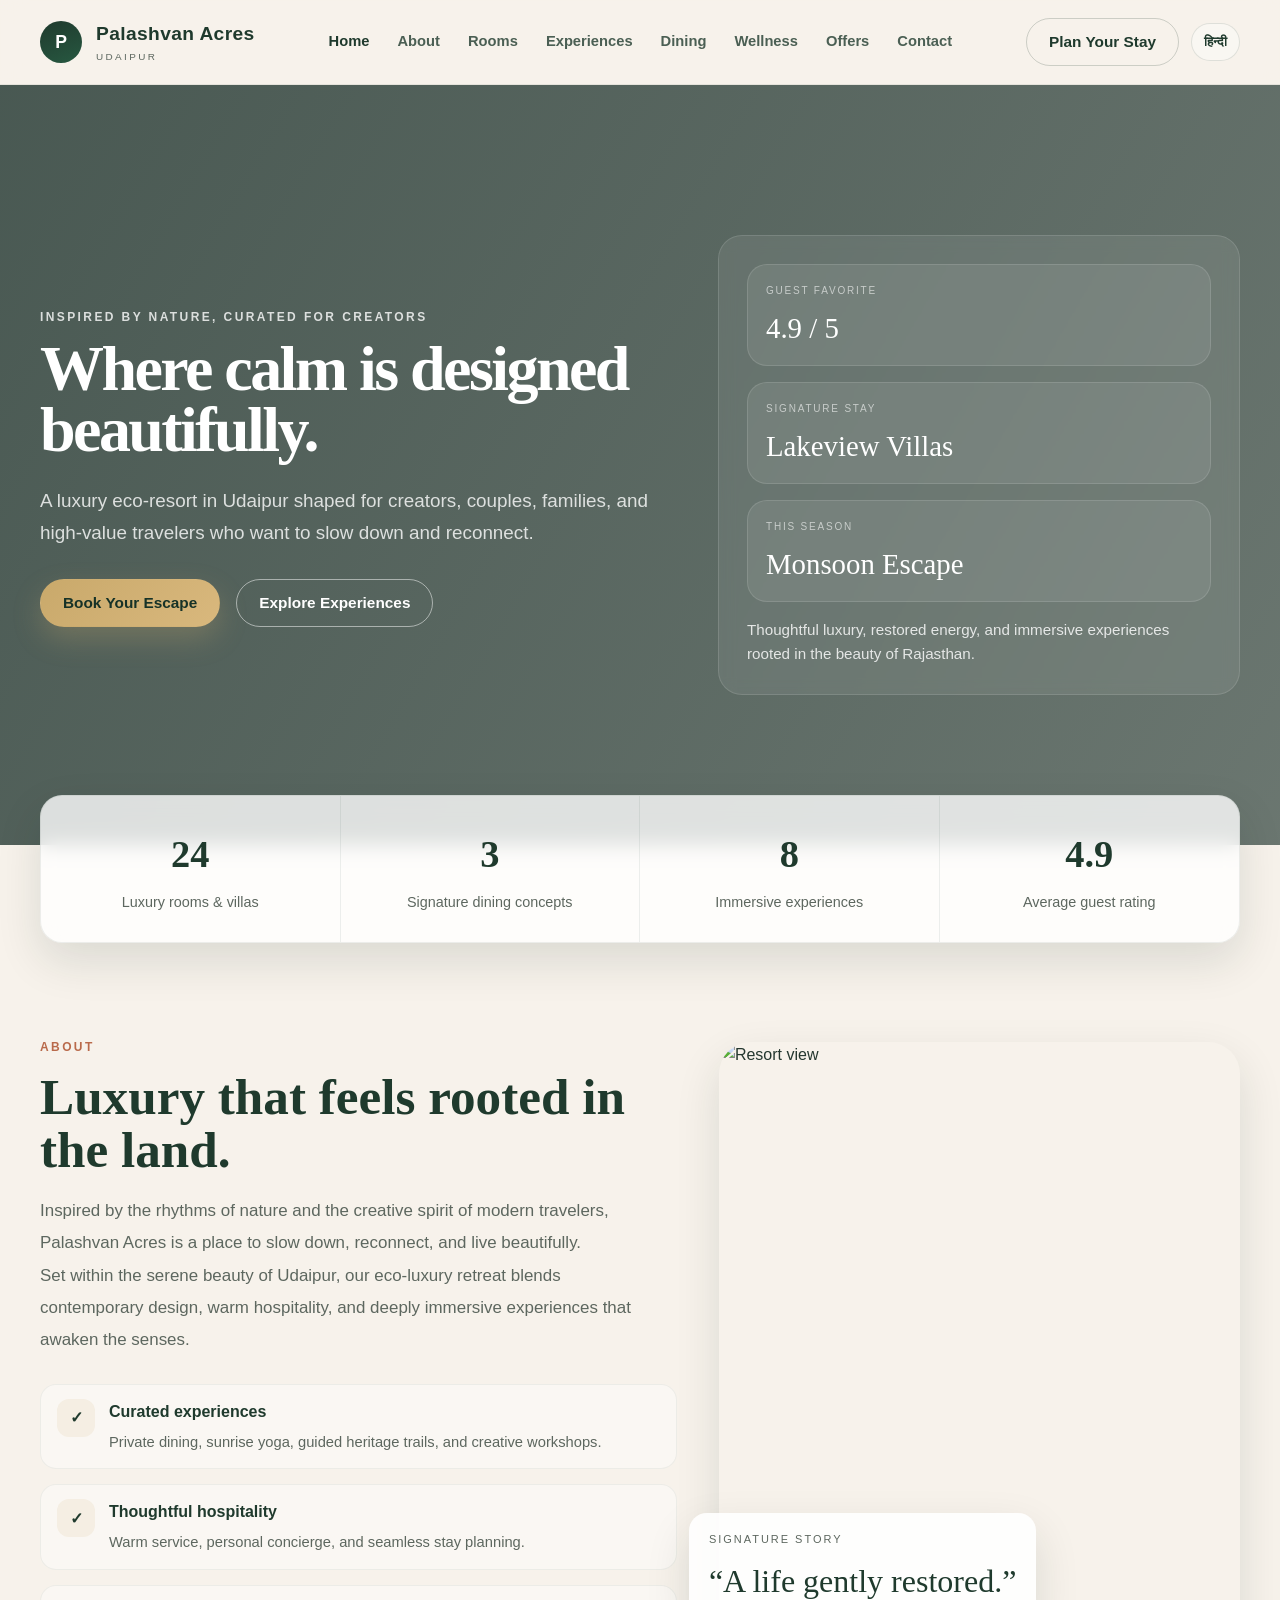
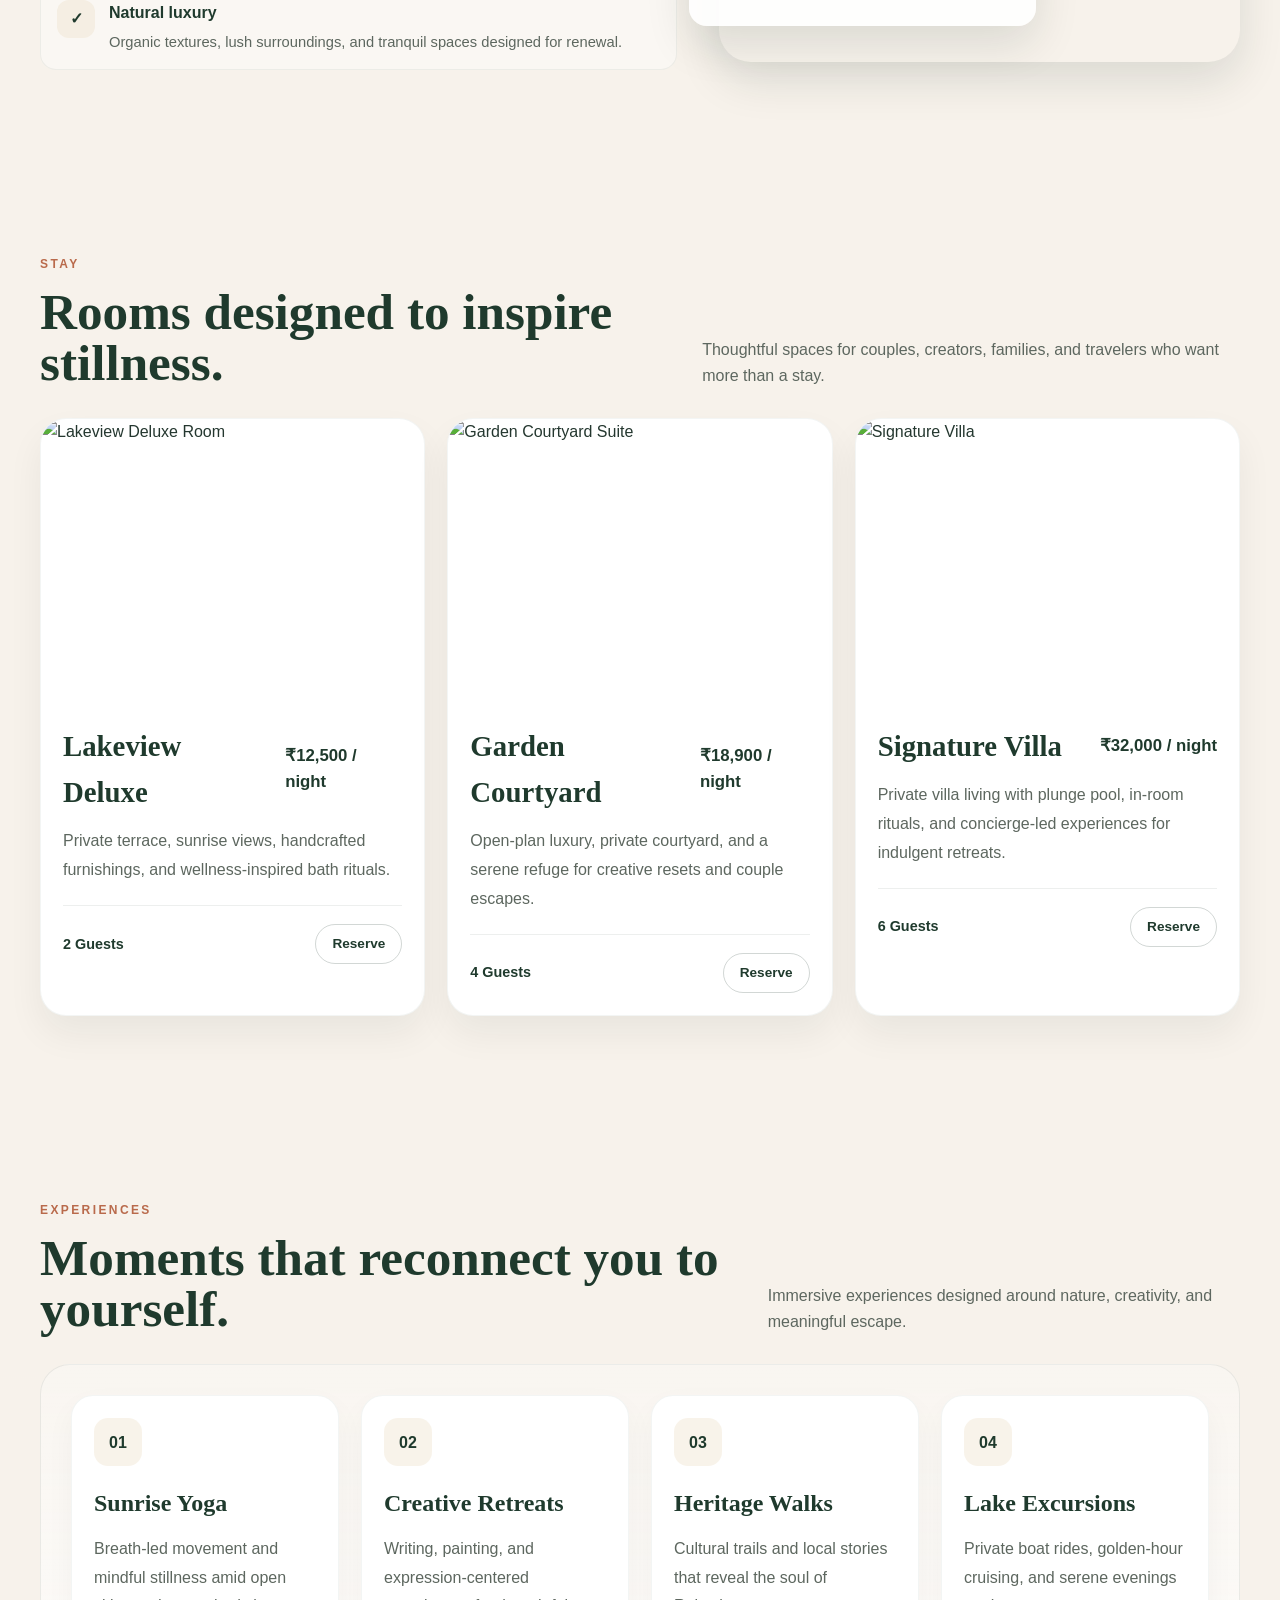
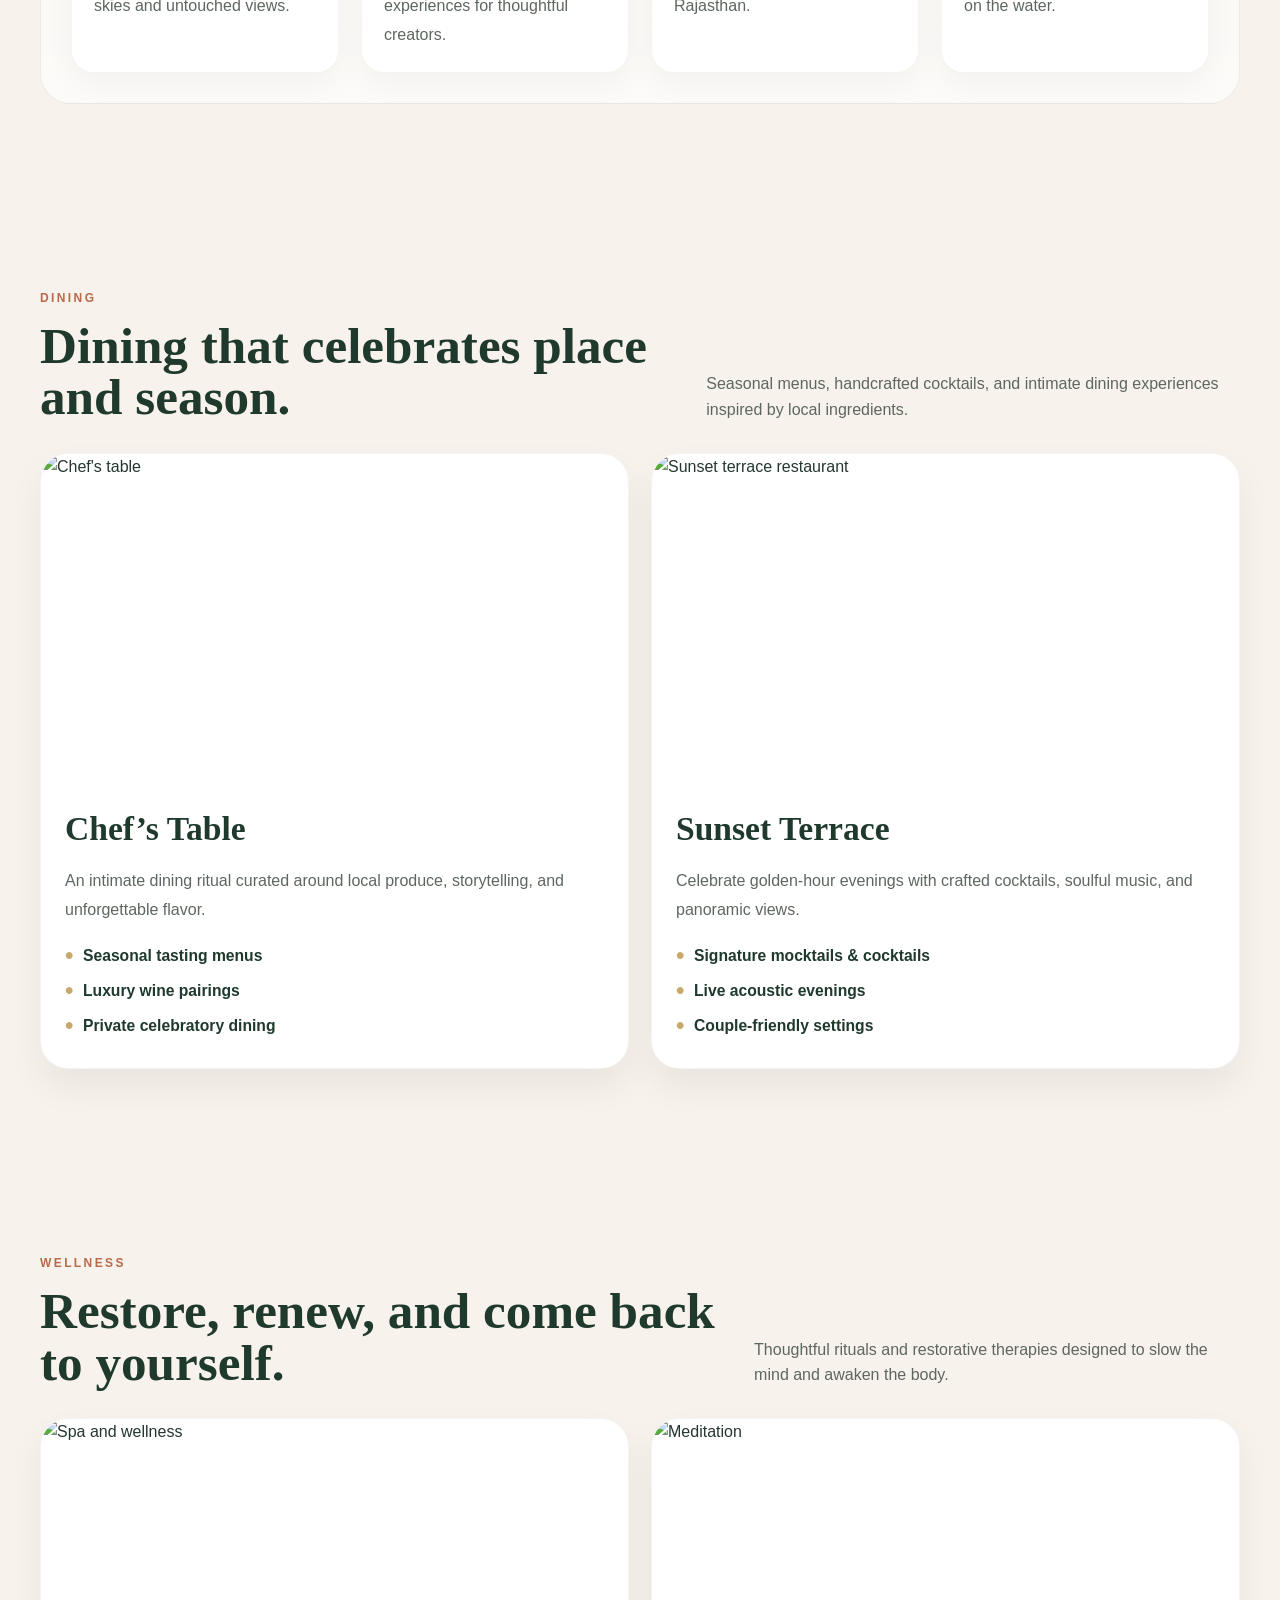
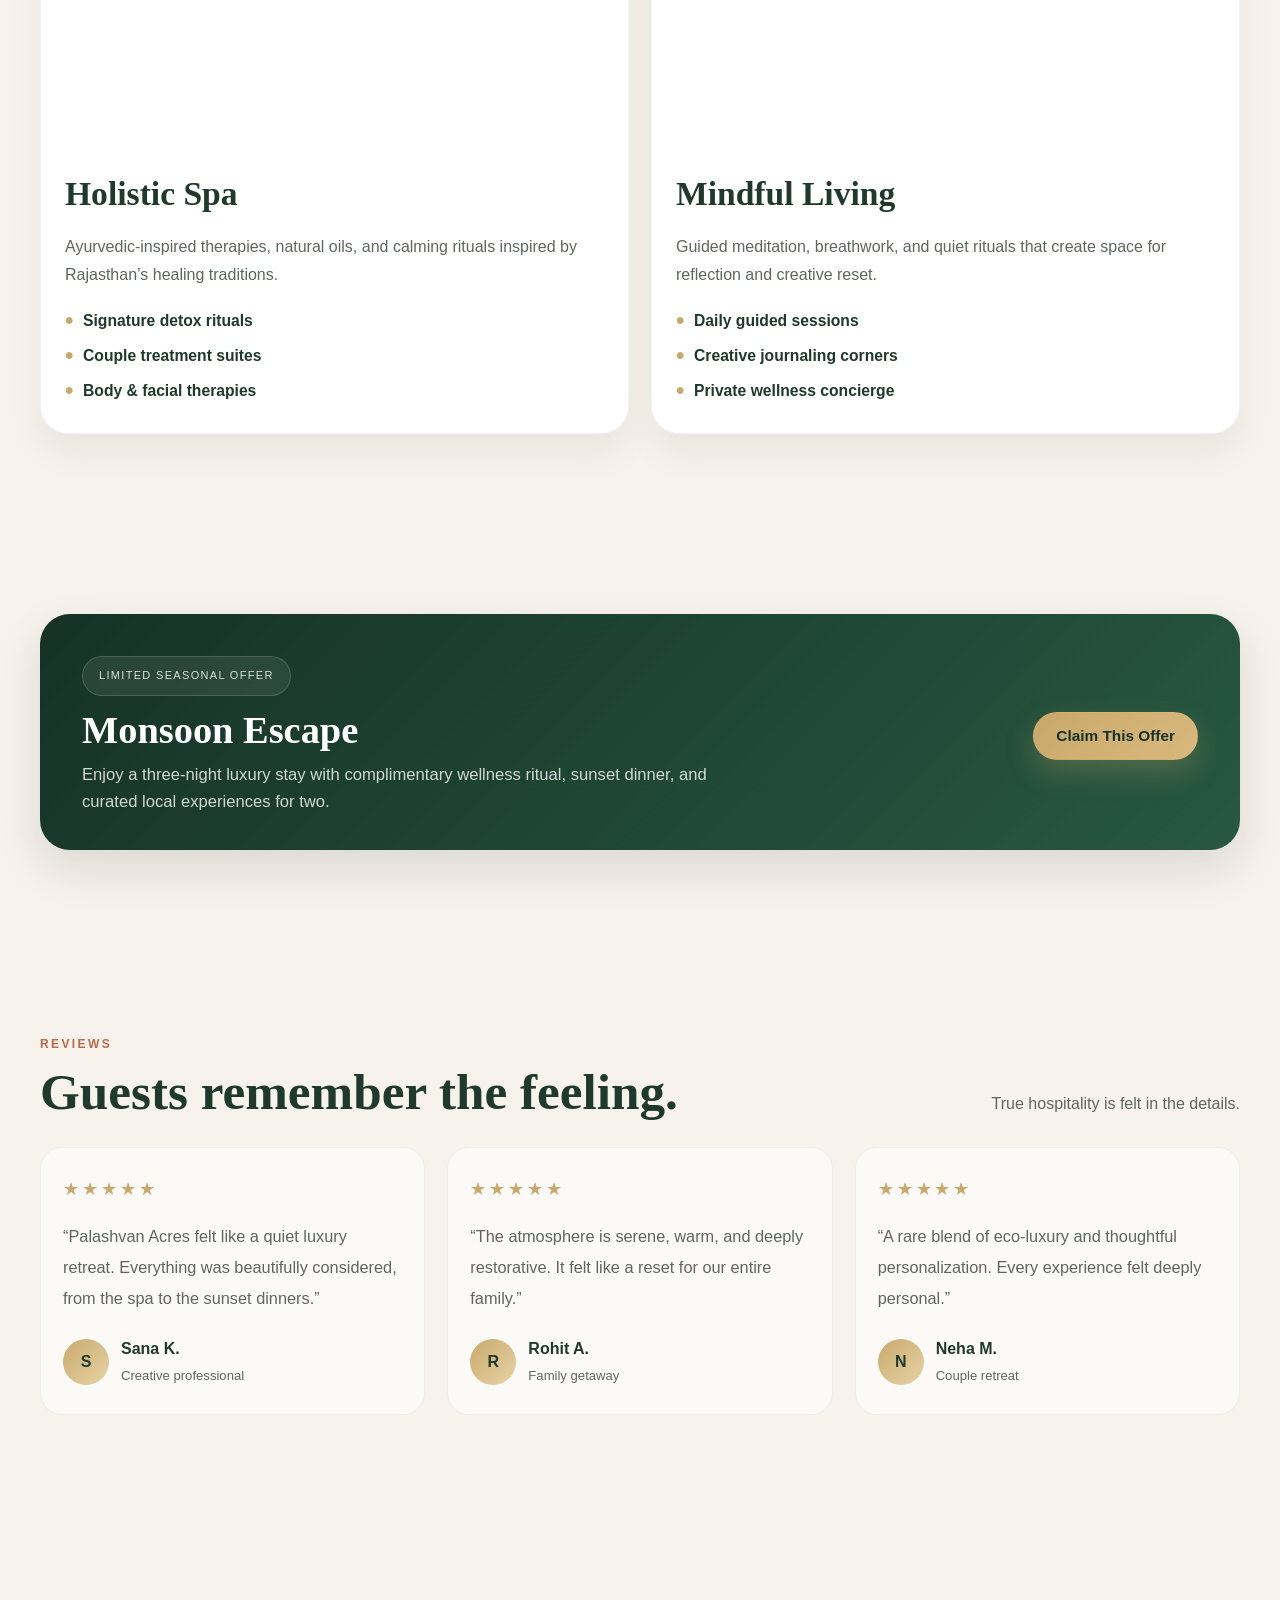
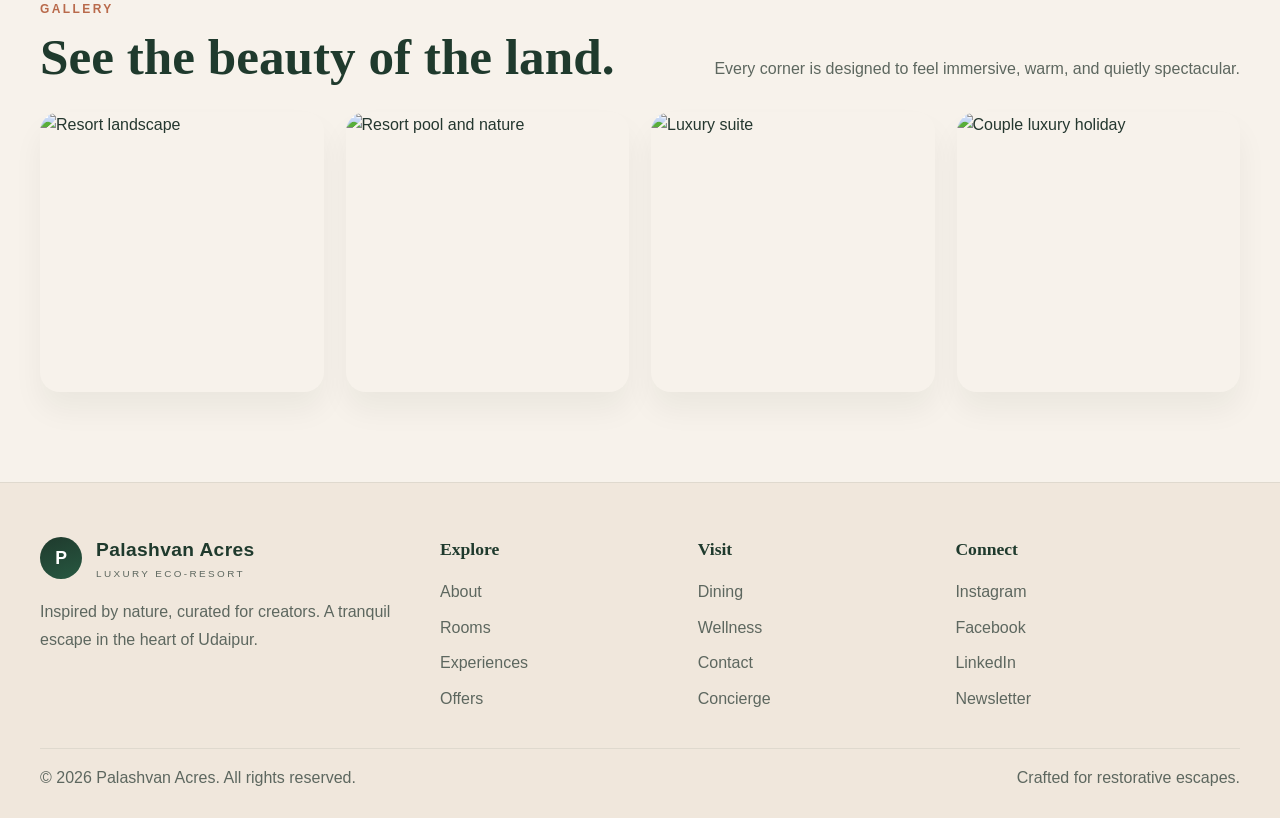
==== commit a08065f1: "Add multi-page resort website with English and Hindi variants" ====
--- a/index.html
+++ b/index.html
@@ -3,970 +3,14 @@
   <head>
     <meta charset="UTF-8" />
     <meta name="viewport" content="width=device-width, initial-scale=1.0" />
-    <title>Palashvan Acres | Resort</title>
-    <meta
-      name="description"
-      content="Palashvan Acres is a luxury eco-resort in Udaipur, Rajasthan inspired by nature, creativity, and soulful living."
-    />
-    <style>
-      :root {
-        --forest: #1f3a2d;
-        --forest-deep: #163227;
-        --forest-soft: #275841;
-        --ivory: #f7f2eb;
-        --sand: #e7dbc2;
-        --gold: #c9a96b;
-        --terracotta: #b96a4b;
-        --white: #ffffff;
-        --text: #24372f;
-        --muted: #5d675f;
-        --shadow: 0 18px 45px rgba(20, 38, 32, 0.12);
-        --radius: 24px;
-      }
-
-      * {
-        box-sizing: border-box;
-      }
-
-      html {
-        scroll-behavior: smooth;
-      }
-
-      body {
-        margin: 0;
-        font-family: "Segoe UI", Arial, sans-serif;
-        background: var(--ivory);
-        color: var(--text);
-        line-height: 1.6;
-      }
-
-      img {
-        max-width: 100%;
-        display: block;
-      }
-
-      a {
-        color: inherit;
-        text-decoration: none;
-      }
-
-      .container {
-        width: min(1200px, calc(100% - 32px));
-        margin: 0 auto;
-      }
-
-      .section {
-        padding: 90px 0;
-      }
-
-      .eyebrow {
-        color: var(--terracotta);
-        font-weight: 700;
-        letter-spacing: 0.2em;
-        text-transform: uppercase;
-        font-size: 12px;
-        display: inline-block;
-        margin-bottom: 12px;
-      }
-
-      h1, h2, h3, h4 {
-        margin: 0;
-        color: var(--forest);
-        font-family: Georgia, "Times New Roman", serif;
-      }
-
-      p {
-        margin: 0;
-      }
-
-      .btn {
-        display: inline-flex;
-        align-items: center;
-        justify-content: center;
-        min-height: 50px;
-        padding: 0 22px;
-        border-radius: 999px;
-        font-weight: 700;
-        font-size: 0.96rem;
-        transition: 0.2s ease;
-        border: 1px solid transparent;
-        cursor: pointer;
-      }
-
-      .btn-primary {
-        background: linear-gradient(135deg, var(--gold), #d9b87d);
-        color: var(--forest-deep);
-        box-shadow: 0 12px 28px rgba(201, 169, 107, 0.28);
-      }
-
-      .btn-primary:hover {
-        transform: translateY(-2px);
-      }
-
-      .btn-outline {
-        background: transparent;
-        color: var(--white);
-        border-color: rgba(255,255,255,0.5);
-      }
-
-      .btn-outline-dark {
-        background: transparent;
-        color: var(--forest);
-        border-color: rgba(31, 58, 45, 0.2);
-      }
-
-      /* Header */
-      .site-header {
-        position: sticky;
-        top: 0;
-        z-index: 1000;
-        background: rgba(247, 242, 235, 0.8);
-        backdrop-filter: blur(12px);
-        border-bottom: 1px solid rgba(31, 58, 45, 0.08);
-      }
-
-      .header-inner {
-        display: flex;
-        justify-content: space-between;
-        align-items: center;
-        min-height: 84px;
-      }
-
-      .brand {
-        display: flex;
-        align-items: center;
-        gap: 14px;
-      }
-
-      .brand-mark {
-        width: 42px;
-        height: 42px;
-        border-radius: 50%;
-        display: grid;
-        place-items: center;
-        background: linear-gradient(160deg, var(--forest), var(--forest-soft));
-        color: var(--white);
-        font-weight: 800;
-        font-size: 1.1rem;
-      }
-
-      .brand-text strong {
-        display: block;
-        font-size: 1.2rem;
-        color: var(--forest);
-        letter-spacing: 0.02em;
-      }
-
-      .brand-text small {
-        display: block;
-        font-size: 0.62rem;
-        color: var(--muted);
-        letter-spacing: 0.24em;
-        text-transform: uppercase;
-      }
-
-      .main-nav {
-        display: flex;
-        align-items: center;
-        gap: 30px;
-      }
-
-      .main-nav a {
-        font-size: 0.92rem;
-        font-weight: 600;
-        color: var(--forest);
-        opacity: 0.8;
-        transition: opacity 0.2s ease;
-      }
-
-      .main-nav a:hover {
-        opacity: 1;
-      }
-
-      .header-actions {
-        display: flex;
-        align-items: center;
-        gap: 12px;
-      }
-
-      .menu-toggle {
-        display: none;
-        background: transparent;
-        border: 1px solid rgba(31, 58, 45, 0.14);
-        border-radius: 12px;
-        width: 44px;
-        height: 44px;
-        font-size: 1.5rem;
-        color: var(--forest);
-        cursor: pointer;
-      }
-
-      /* Hero */
-      .hero {
-        position: relative;
-        background:
-          linear-gradient(120deg, rgba(12, 35, 29, 0.74), rgba(13, 36, 30, 0.6)),
-          url("https://images.unsplash.com/photo-1507525428034-b723cf961d3e?auto=format&fit=crop&w=1600&q=80") center/cover no-repeat;
-        color: var(--white);
-        min-height: 760px;
-        display: flex;
-        align-items: center;
-      }
-
-      .hero-inner {
-        display: grid;
-        grid-template-columns: 1.1fr 0.9fr;
-        align-items: center;
-        gap: 40px;
-        min-height: 760px;
-      }
-
-      .hero-copy {
-        max-width: 700px;
-      }
-
-      .hero-copy h1 {
-        font-size: clamp(3rem, 5vw, 6rem);
-        line-height: 0.95;
-        color: var(--white);
-        letter-spacing: -0.04em;
-        margin-bottom: 24px;
-      }
-
-      .hero-copy p {
-        font-size: 1.18rem;
-        line-height: 1.7;
-        color: rgba(255,255,255,0.8);
-        max-width: 620px;
-      }
-
-      .hero-cta {
-        display: flex;
-        flex-wrap: wrap;
-        gap: 16px;
-        margin-top: 30px;
-      }
-
-      .hero-panel {
-        padding: 28px;
-        background: rgba(255,255,255,0.08);
-        border: 1px solid rgba(255,255,255,0.12);
-        border-radius: var(--radius);
-        backdrop-filter: blur(8px);
-      }
-
-      .info-card {
-        background: rgba(255,255,255,0.08);
-        border: 1px solid rgba(255,255,255,0.12);
-        border-radius: 20px;
-        padding: 18px 18px 14px;
-        margin-bottom: 16px;
-      }
-
-      .info-card:last-child {
-        margin-bottom: 0;
-      }
-
-      .mini-label {
-        color: rgba(255,255,255,0.6);
-        letter-spacing: 0.18em;
-        text-transform: uppercase;
-        font-size: 10px;
-      }
-
-      .mini-value {
-        font-size: clamp(1.8rem, 2vw, 2.4rem);
-        font-family: Georgia, "Times New Roman", serif;
-        margin-top: 6px;
-        color: var(--white);
-      }
-
-      .hero-panel .note {
-        font-size: 0.95rem;
-        color: rgba(255,255,255,0.82);
-        line-height: 1.6;
-      }
-
-      /* stats strip */
-      .stats-strip {
-        margin-top: -50px;
-        position: relative;
-        z-index: 2;
-      }
-
-      .stats-grid {
-        background: rgba(255,255,255,0.8);
-        backdrop-filter: blur(10px);
-        border-radius: 22px;
-        border: 1px solid rgba(31,58,45,0.08);
-        box-shadow: var(--shadow);
-        display: grid;
-        grid-template-columns: repeat(4, 1fr);
-      }
-
-      .stat-box {
-        padding: 28px 24px;
-        text-align: center;
-        border-right: 1px solid rgba(31,58,45,0.08);
-      }
-
-      .stat-box:last-child {
-        border-right: none;
-      }
-
-      .stat-box strong {
-        display: block;
-        font-size: clamp(2rem, 3vw, 2.8rem);
-        color: var(--forest);
-        font-family: Georgia, "Times New Roman", serif;
-      }
-
-      .stat-box span {
-        display: block;
-        color: var(--muted);
-        font-size: 0.9rem;
-        margin-top: 6px;
-      }
-
-      /* Intro */
-      .intro-grid {
-        display: grid;
-        grid-template-columns: 1.1fr 0.9fr;
-        gap: 42px;
-        align-items: center;
-      }
-
-      .intro-copy h2 {
-        font-size: clamp(2.3rem, 4vw, 4rem);
-        line-height: 1.05;
-        margin-bottom: 18px;
-      }
-
-      .intro-copy p {
-        color: var(--muted);
-        font-size: 1.06rem;
-        line-height: 1.9;
-        max-width: 620px;
-      }
-
-      .feature-list {
-        display: grid;
-        gap: 15px;
-        margin-top: 28px;
-      }
-
-      .feature-item {
-        display: flex;
-        gap: 14px;
-        align-items: flex-start;
-        background: rgba(255,255,255,0.4);
-        border: 1px solid rgba(31,58,45,0.06);
-        border-radius: 16px;
-        padding: 14px 16px;
-      }
-
-      .feature-icon {
-        width: 38px;
-        height: 38px;
-        border-radius: 12px;
-        display: grid;
-        place-items: center;
-        background: rgba(201,169,107,0.12);
-        color: var(--forest);
-        font-weight: 800;
-      }
-
-      .feature-item strong {
-        display: block;
-        margin-bottom: 4px;
-        color: var(--forest);
-        font-size: 1rem;
-      }
-
-      .feature-item span {
-        color: var(--muted);
-        font-size: 0.92rem;
-      }
-
-      .intro-image-wrap {
-        position: relative;
-      }
-
-      .intro-image-large {
-        border-radius: 32px;
-        overflow: hidden;
-        box-shadow: var(--shadow);
-      }
-
-      .intro-image-large img {
-        width: 100%;
-        height: 620px;
-        object-fit: cover;
-      }
-
-      .floating-card {
-        position: absolute;
-        left: -30px;
-        bottom: 36px;
-        background: rgba(255,255,255,0.9);
-        border-radius: 18px;
-        padding: 18px 20px;
-        box-shadow: var(--shadow);
-        min-width: 220px;
-      }
-
-      .floating-card .label {
-        display: block;
-        font-size: 11px;
-        text-transform: uppercase;
-        letter-spacing: 0.18em;
-        color: var(--muted);
-      }
-
-      .floating-card .value {
-        margin-top: 8px;
-        font-size: 2rem;
-        font-family: Georgia, "Times New Roman", serif;
-        color: var(--forest);
-      }
-
-      /* Rooms */
-      .section-heading {
-        display: flex;
-        justify-content: space-between;
-        align-items: end;
-        gap: 20px;
-        margin-bottom: 30px;
-      }
-
-      .section-heading h2 {
-        font-size: clamp(2.4rem, 4vw, 4rem);
-        line-height: 1;
-      }
-
-      .section-heading p {
-        font-size: 1rem;
-        color: var(--muted);
-        max-width: 560px;
-      }
-
-      .room-grid {
-        display: grid;
-        grid-template-columns: repeat(3, 1fr);
-        gap: 22px;
-      }
-
-      .room-card {
-        background: var(--white);
-        border-radius: 26px;
-        overflow: hidden;
-        box-shadow: 0 18px 36px rgba(17, 34, 27, 0.06);
-        border: 1px solid rgba(31,58,45,0.05);
-      }
-
-      .room-card img {
-        width: 100%;
-        height: 280px;
-        object-fit: cover;
-      }
-
-      .room-content {
-        padding: 24px 22px 22px;
-      }
-
-      .room-top {
-        display: flex;
-        justify-content: space-between;
-        gap: 12px;
-        align-items: center;
-        margin-bottom: 12px;
-      }
-
-      .room-top h3 {
-        font-size: 1.8rem;
-      }
-
-      .price {
-        color: var(--forest);
-        font-weight: 800;
-        font-size: 1.05rem;
-      }
-
-      .room-content p {
-        color: var(--muted);
-        line-height: 1.8;
-      }
-
-      .room-meta {
-        display: flex;
-        justify-content: space-between;
-        align-items: center;
-        margin-top: 20px;
-        padding-top: 18px;
-        border-top: 1px solid rgba(31,58,45,0.08);
-      }
-
-      .meta-sm {
-        color: var(--forest);
-        font-size: 0.9rem;
-        font-weight: 600;
-      }
-
-      /* Experience */
-      .experience-wrap {
-        background: linear-gradient(180deg, rgba(255,255,255,0.3), rgba(255,255,255,0.7));
-        border: 1px solid rgba(31,58,45,0.08);
-        border-radius: 30px;
-        padding: 30px;
-      }
-
-      .experience-grid {
-        display: grid;
-        grid-template-columns: repeat(4, 1fr);
-        gap: 16px;
-      }
-
-      .experience-card {
-        background: var(--white);
-        border-radius: 22px;
-        padding: 22px;
-        border: 1px solid rgba(31,58,45,0.05);
-        box-shadow: 0 12px 30px rgba(17,34,27,0.04);
-      }
-
-      .experience-card .num {
-        width: 48px;
-        height: 48px;
-        border-radius: 14px;
-        display: grid;
-        place-items: center;
-        font-weight: 800;
-        margin-bottom: 18px;
-        background: rgba(201,169,107,0.14);
-        color: var(--forest);
-      }
-
-      .experience-card h3 {
-        font-size: 1.5rem;
-        margin-bottom: 12px;
-      }
-
-      .experience-card p {
-        color: var(--muted);
-        line-height: 1.8;
-      }
-
-      /* Dining & Wellness split */
-      .split-grid {
-        display: grid;
-        grid-template-columns: 1fr 1fr;
-        gap: 22px;
-      }
-
-      .panel {
-        background: var(--white);
-        border-radius: 28px;
-        overflow: hidden;
-        box-shadow: 0 18px 36px rgba(17,34,27,0.06);
-        border: 1px solid rgba(31,58,45,0.05);
-      }
-
-      .panel img {
-        width: 100%;
-        height: 320px;
-        object-fit: cover;
-      }
-
-      .panel-body {
-        padding: 28px 24px 30px;
-      }
-
-      .panel-body h3 {
-        font-size: 2.1rem;
-        margin-bottom: 12px;
-      }
-
-      .panel-body p {
-        color: var(--muted);
-        line-height: 1.8;
-      }
-
-      .panel-list {
-        list-style: none;
-        padding: 0;
-        margin: 18px 0 0;
-        display: grid;
-        gap: 10px;
-      }
-
-      .panel-list li {
-        color: var(--forest);
-        font-weight: 600;
-        font-size: 0.98rem;
-        padding-left: 18px;
-        position: relative;
-      }
-
-      .panel-list li::before {
-        content: "•";
-        position: absolute;
-        left: 0;
-        color: var(--gold);
-        font-size: 1.5rem;
-        line-height: 1;
-      }
-
-      /* Offer banner */
-      .offer-banner {
-        background: linear-gradient(135deg, var(--forest-deep), var(--forest-soft));
-        color: var(--white);
-        border-radius: 30px;
-        overflow: hidden;
-        box-shadow: var(--shadow);
-      }
-
-      .offer-inner {
-        display: grid;
-        grid-template-columns: 1.2fr 0.8fr;
-        align-items: center;
-        padding: 42px 42px 34px;
-        gap: 28px;
-      }
-
-      .offer-inner h2 {
-        color: var(--white);
-        font-size: clamp(2.2rem, 3vw, 4rem);
-        line-height: 1.05;
-        margin-bottom: 12px;
-      }
-
-      .offer-inner p {
-        color: rgba(255,255,255,0.8);
-        font-size: 1.04rem;
-      }
-
-      .offer-tag {
-        display: inline-block;
-        padding: 10px 16px;
-        border-radius: 999px;
-        background: rgba(255,255,255,0.08);
-        border: 1px solid rgba(255,255,255,0.15);
-        margin-bottom: 14px;
-        text-transform: uppercase;
-        letter-spacing: 0.12em;
-        font-size: 11px;
-        color: rgba(255,255,255,0.82);
-      }
-
-      /* Testimonials */
-      .testimonial-grid {
-        display: grid;
-        grid-template-columns: repeat(3, 1fr);
-        gap: 22px;
-      }
-
-      .testimonial {
-        background: rgba(255,255,255,0.6);
-        border: 1px solid rgba(31,58,45,0.06);
-        border-radius: 22px;
-        padding: 26px 22px;
-      }
-
-      .stars {
-        color: var(--gold);
-        letter-spacing: 0.16em;
-        font-size: 1.15rem;
-      }
-
-      .testimonial p {
-        color: var(--muted);
-        font-size: 1.02rem;
-        line-height: 1.9;
-        margin-top: 18px;
-      }
-
-      .person {
-        display: flex;
-        align-items: center;
-        gap: 12px;
-        margin-top: 22px;
-      }
-
-      .avatar {
-        width: 46px;
-        height: 46px;
-        border-radius: 50%;
-        background: linear-gradient(135deg, var(--gold), #e7d4a7);
-        display: grid;
-        place-items: center;
-        color: var(--forest);
-        font-weight: 800;
-      }
-
-      .person strong {
-        display: block;
-        color: var(--forest);
-      }
-
-      .person span {
-        color: var(--muted);
-        font-size: 0.82rem;
-      }
-
-      /* Gallery */
-      .gallery-grid {
-        display: grid;
-        grid-template-columns: repeat(4, 1fr);
-        gap: 18px;
-      }
-
-      .gallery-item {
-        border-radius: 20px;
-        overflow: hidden;
-        box-shadow: 0 18px 30px rgba(17,34,27,0.05);
-      }
-
-      .gallery-item img {
-        width: 100%;
-        height: 280px;
-        object-fit: cover;
-        transition: transform 0.3s ease;
-      }
-
-      .gallery-item:hover img {
-        transform: scale(1.04);
-      }
-
-      /* Contact */
-      .contact-wrap {
-        display: grid;
-        grid-template-columns: 0.9fr 1.1fr;
-        gap: 26px;
-        background: rgba(255,255,255,0.6);
-        border: 1px solid rgba(31,58,45,0.06);
-        border-radius: 28px;
-        padding: 26px;
-      }
-
-      .contact-box {
-        background: var(--white);
-        border-radius: 22px;
-        padding: 26px 24px;
-        border: 1px solid rgba(31,58,45,0.05);
-      }
-
-      .contact-info {
-        display: grid;
-        gap: 18px;
-      }
-
-      .contact-item {
-        display: flex;
-        gap: 14px;
-        align-items: flex-start;
-      }
-
-      .contact-item .icon {
-        width: 42px;
-        height: 42px;
-        border-radius: 12px;
-        background: rgba(201,169,107,0.12);
-        display: grid;
-        place-items: center;
-        color: var(--forest);
-        font-weight: 800;
-      }
-
-      .contact-item strong {
-        display: block;
-        color: var(--forest);
-        margin-bottom: 2px;
-      }
-
-      .contact-item span {
-        color: var(--muted);
-      }
-
-      .contact-form {
-        display: grid;
-        gap: 16px;
-      }
-
-      .row {
-        display: grid;
-        grid-template-columns: 1fr 1fr;
-        gap: 14px;
-      }
-
-      .field {
-        display: grid;
-        gap: 8px;
-      }
-
-      .field label {
-        color: var(--forest);
-        font-weight: 600;
-        font-size: 0.9rem;
-      }
-
-      .field input,
-      .field textarea {
-        width: 100%;
-        border: 1px solid rgba(31,58,45,0.12);
-        background: #f9f5f1;
-        border-radius: 14px;
-        padding: 14px 16px;
-        font: inherit;
-        color: var(--forest);
-        resize: vertical;
-      }
-
-      .field input:focus,
-      .field textarea:focus {
-        outline: 2px solid rgba(201,169,107,0.35);
-        border-color: rgba(201,169,107,0.5);
-      }
-
-      /* Footer */
-      footer {
-        background: #f0e7dc;
-        border-top: 1px solid rgba(31,58,45,0.08);
-      }
-
-      .footer-inner {
-        display: grid;
-        grid-template-columns: 1.3fr 0.8fr 0.8fr 1fr;
-        gap: 30px;
-        padding: 52px 0 36px;
-      }
-
-      .footer-brand p {
-        color: var(--muted);
-        margin-top: 16px;
-        line-height: 1.8;
-      }
-
-      .footer-col h4 {
-        font-size: 1.1rem;
-        margin-bottom: 16px;
-      }
-
-      .footer-col ul {
-        list-style: none;
-        padding: 0;
-        margin: 0;
-        display: grid;
-        gap: 10px;
-      }
-
-      .footer-col a,
-      .footer-col li {
-        color: var(--muted);
-      }
-
-      .footer-bottom {
-        padding: 16px 0 28px;
-        border-top: 1px solid rgba(31,58,45,0.08);
-        color: var(--muted);
-        display: flex;
-        justify-content: space-between;
-        gap: 12px;
-        flex-wrap: wrap;
-      }
-
-      /* Responsive */
-      @media (max-width: 980px) {
-        .hero-inner,
-        .intro-grid,
-        .contact-wrap,
-        .offer-inner,
-        .split-grid,
-        .footer-inner {
-          grid-template-columns: 1fr;
-        }
-
-        .room-grid,
-        .experience-grid,
-        .testimonial-grid {
-          grid-template-columns: repeat(2, 1fr);
-        }
-
-        .gallery-grid {
-          grid-template-columns: repeat(2, 1fr);
-        }
-
-        .header-actions .btn {
-          display: none;
-        }
-      }
-
-      @media (max-width: 760px) {
-        .main-nav {
-          display: none;
-          position: absolute;
-          top: 84px;
-          left: 0;
-          width: 100%;
-          padding: 18px 16px 24px;
-          background: rgba(247,242,235,0.96);
-          border-bottom: 1px solid rgba(31,58,45,0.08);
-          flex-direction: column;
-          align-items: flex-start;
-          gap: 16px;
-          box-shadow: 0 16px 30px rgba(20,38,32,0.06);
-        }
-
-        .main-nav.open {
-          display: flex;
-        }
-
-        .menu-toggle {
-          display: inline-grid;
-          place-items: center;
-        }
-
-        .hero {
-          min-height: 660px;
-        }
-
-        .hero-inner {
-          min-height: 660px;
-        }
-
-        .stats-grid {
-          grid-template-columns: repeat(2, 1fr);
-        }
-
-        .room-grid,
-        .experience-grid,
-        .testimonial-grid,
-        .gallery-grid,
-        .row {
-          grid-template-columns: 1fr;
-        }
-
-        .section {
-          padding: 72px 0;
-        }
-
-        .section-heading {
-          display: block;
-        }
-
-        .section-heading p {
-          margin-top: 12px;
-        }
-
-        .hero-copy h1 {
-          font-size: clamp(2.7rem, 12vw, 4.5rem);
-        }
-      }
-    </style>
+    <title>Palashvan Acres | Luxury Eco-Resort in Udaipur</title>
+    <meta name="description" content="Luxury eco-resort in Udaipur, Rajasthan. Inspired by nature, curated for creators, families and high-value travelers." />
+    <link rel="stylesheet" href="styles.css" />
   </head>
   <body>
     <header class="site-header">
       <div class="container header-inner">
-        <a href="#top" class="brand" aria-label="Palashvan Acres Home">
+        <a href="index.html" class="brand" aria-label="Palashvan Acres home">
           <div class="brand-mark">P</div>
           <div class="brand-text">
             <strong>Palashvan Acres</strong>
@@ -975,37 +19,36 @@
         </a>
 
         <nav class="main-nav" id="mainNav">
-          <a href="#home">Home</a>
-          <a href="#about">About</a>
-          <a href="#stay">Stay</a>
-          <a href="#experiences">Experiences</a>
-          <a href="#dining">Dining</a>
-          <a href="#wellness">Wellness</a>
-          <a href="#offers">Offers</a>
-          <a href="#contact">Contact</a>
+          <a href="index.html" class="active">Home</a>
+          <a href="about.html">About</a>
+          <a href="rooms.html">Rooms</a>
+          <a href="experiences.html">Experiences</a>
+          <a href="dining.html">Dining</a>
+          <a href="wellness.html">Wellness</a>
+          <a href="offers.html">Offers</a>
+          <a href="contact.html">Contact</a>
         </nav>
 
         <div class="header-actions">
-          <a href="#contact" class="btn btn-outline-dark">Plan Your Stay</a>
+          <a href="contact.html" class="btn btn-outline-dark desktop-only">Plan Your Stay</a>
+          <a href="hindi.html" class="lang-pill">हिन्दी</a>
           <button class="menu-toggle" id="menuToggle" aria-label="Toggle menu">☰</button>
         </div>
       </div>
     </header>
 
     <main>
-      <section class="hero" id="home">
+      <section class="hero home-hero">
         <div class="container hero-inner">
           <div class="hero-copy">
-            <span class="eyebrow" style="color: rgba(255,255,255,0.8);">Inspired by Nature, Curated for Creators</span>
+            <span class="eyebrow light">Inspired by Nature, Curated for Creators</span>
             <h1>Where calm is designed beautifully.</h1>
             <p>
-              Palashvan Acres is a luxury eco-resort in Udaipur where organic landscapes,
-              soulful experiences, and thoughtful hospitality meet modern elegance.
+              A luxury eco-resort in Udaipur shaped for creators, couples, families, and high-value travelers who want to slow down and reconnect.
             </p>
-
             <div class="hero-cta">
-              <a href="#stay" class="btn btn-primary">Book Your Escape</a>
-              <a href="#experiences" class="btn btn-outline">Explore Experiences</a>
+              <a href="rooms.html" class="btn btn-primary">Book Your Escape</a>
+              <a href="experiences.html" class="btn btn-outline">Explore Experiences</a>
             </div>
           </div>
 
@@ -1014,60 +57,35 @@
               <div class="mini-label">Guest Favorite</div>
               <div class="mini-value">4.9 / 5</div>
             </div>
-
             <div class="info-card">
               <div class="mini-label">Signature Stay</div>
               <div class="mini-value">Lakeview Villas</div>
             </div>
-
             <div class="info-card">
               <div class="mini-label">This Season</div>
               <div class="mini-value">Monsoon Escape</div>
             </div>
-
-            <div class="note">
-              Personalized luxury, creative living, and restorative experiences designed for
-              couples, families, and deep disconnect seekers.
-            </div>
+            <div class="note">Thoughtful luxury, restored energy, and immersive experiences rooted in the beauty of Rajasthan.</div>
           </div>
         </div>
       </section>
 
       <div class="container stats-strip">
         <div class="stats-grid">
-          <div class="stat-box">
-            <strong>24</strong>
-            <span>Luxury rooms & villas</span>
-          </div>
-          <div class="stat-box">
-            <strong>3</strong>
-            <span>Signature dining concepts</span>
-          </div>
-          <div class="stat-box">
-            <strong>8</strong>
-            <span>Immersive experiences</span>
-          </div>
-          <div class="stat-box">
-            <strong>4.9</strong>
-            <span>Average guest rating</span>
-          </div>
+          <div class="stat-box"><strong>24</strong><span>Luxury rooms & villas</span></div>
+          <div class="stat-box"><strong>3</strong><span>Signature dining concepts</span></div>
+          <div class="stat-box"><strong>8</strong><span>Immersive experiences</span></div>
+          <div class="stat-box"><strong>4.9</strong><span>Average guest rating</span></div>
         </div>
       </div>
 
       <section class="section" id="about">
         <div class="container intro-grid">
           <div class="intro-copy">
-            <span class="eyebrow">About Palashvan Acres</span>
+            <span class="eyebrow">About</span>
             <h2>Luxury that feels rooted in the land.</h2>
-            <p>
-              Inspired by the rhythms of nature and the creative spirit of modern travelers,
-              Palashvan Acres invites you to slow down, reconnect, and live beautifully.
-            </p>
-            <p>
-              Nestled in the serene beauty of Udaipur, our eco-luxury resort blends contemporary design,
-              heartfelt hospitality, and immersive experiences that awaken the senses.
-            </p>
-
+            <p>Inspired by the rhythms of nature and the creative spirit of modern travelers, Palashvan Acres is a place to slow down, reconnect, and live beautifully.</p>
+            <p>Set within the serene beauty of Udaipur, our eco-luxury retreat blends contemporary design, warm hospitality, and deeply immersive experiences that awaken the senses.</p>
             <div class="feature-list">
               <div class="feature-item">
                 <div class="feature-icon">✓</div>
@@ -1076,7 +94,6 @@
                   <span>Private dining, sunrise yoga, guided heritage trails, and creative workshops.</span>
                 </div>
               </div>
-
               <div class="feature-item">
                 <div class="feature-icon">✓</div>
                 <div>
@@ -1084,12 +101,11 @@
                   <span>Warm service, personal concierge, and seamless stay planning.</span>
                 </div>
               </div>
-
               <div class="feature-item">
                 <div class="feature-icon">✓</div>
                 <div>
                   <strong>Natural luxury</strong>
-                  <span>Organic textures, lush surroundings, and quiet spaces designed for renewal.</span>
+                  <span>Organic textures, lush surroundings, and tranquil spaces designed for renewal.</span>
                 </div>
               </div>
             </div>
@@ -1097,12 +113,8 @@
 
           <div class="intro-image-wrap">
             <div class="intro-image-large">
-              <img
-                src="https://images.unsplash.com/photo-1506744038136-46273834b3fb?auto=format&fit=crop&w=1200&q=80"
-                alt="Palashvan Acres resort view"
-              />
-            </div>
-
+              <img src="https://images.unsplash.com/photo-1506744038136-46273834b3fb?auto=format&fit=crop&w=1200&q=80" alt="Resort view" />
+            </div>
             <div class="floating-card">
               <span class="label">Signature Story</span>
               <div class="value">“A life gently restored.”</div>
@@ -1118,9 +130,7 @@
               <span class="eyebrow">Stay</span>
               <h2>Rooms designed to inspire stillness.</h2>
             </div>
-            <p>
-              Thoughtful spaces for couples, creators, families, and travelers who want more than just a stay.
-            </p>
+            <p>Thoughtful spaces for couples, creators, families, and travelers who want more than a stay.</p>
           </div>
 
           <div class="room-grid">
@@ -1131,10 +141,10 @@
                   <h3>Lakeview Deluxe</h3>
                   <div class="price">₹12,500 / night</div>
                 </div>
-                <p>Private terrace, sunrise views, handcrafted furnishings, and a soothing wellness-inspired bath experience.</p>
+                <p>Private terrace, sunrise views, handcrafted furnishings, and wellness-inspired bath rituals.</p>
                 <div class="room-meta">
                   <span class="meta-sm">2 Guests</span>
-                  <a href="#contact" class="btn btn-outline-dark" style="min-height: 42px; padding: 0 16px;">Reserve</a>
+                  <a href="contact.html" class="btn btn-outline-dark small-btn">Reserve</a>
                 </div>
               </div>
             </article>
@@ -1146,10 +156,10 @@
                   <h3>Garden Courtyard</h3>
                   <div class="price">₹18,900 / night</div>
                 </div>
-                <p>Open-plan luxury, private courtyard, and a peaceful refuge perfect for creative reset and couple escapes.</p>
+                <p>Open-plan luxury, private courtyard, and a serene refuge for creative resets and couple escapes.</p>
                 <div class="room-meta">
                   <span class="meta-sm">4 Guests</span>
-                  <a href="#contact" class="btn btn-outline-dark" style="min-height: 42px; padding: 0 16px;">Reserve</a>
+                  <a href="contact.html" class="btn btn-outline-dark small-btn">Reserve</a>
                 </div>
               </div>
             </article>
@@ -1161,10 +171,10 @@
                   <h3>Signature Villa</h3>
                   <div class="price">₹32,000 / night</div>
                 </div>
-                <p>Private villa living with plunge pool, curated in-room rituals, and concierge-led experiences for indulgent retreats.</p>
+                <p>Private villa living with plunge pool, in-room rituals, and concierge-led experiences for indulgent retreats.</p>
                 <div class="room-meta">
                   <span class="meta-sm">6 Guests</span>
-                  <a href="#contact" class="btn btn-outline-dark" style="min-height: 42px; padding: 0 16px;">Reserve</a>
+                  <a href="contact.html" class="btn btn-outline-dark small-btn">Reserve</a>
                 </div>
               </div>
             </article>
@@ -1179,9 +189,7 @@
               <span class="eyebrow">Experiences</span>
               <h2>Moments that reconnect you to yourself.</h2>
             </div>
-            <p>
-              Discover immersive experiences designed around nature, creativity, and meaningful escape.
-            </p>
+            <p>Immersive experiences designed around nature, creativity, and meaningful escape.</p>
           </div>
 
           <div class="experience-wrap">
@@ -1191,19 +199,16 @@
                 <h3>Sunrise Yoga</h3>
                 <p>Breath-led movement and mindful stillness amid open skies and untouched views.</p>
               </article>
-
               <article class="experience-card">
                 <div class="num">02</div>
                 <h3>Creative Retreats</h3>
                 <p>Writing, painting, and expression-centered experiences for thoughtful creators.</p>
               </article>
-
               <article class="experience-card">
                 <div class="num">03</div>
                 <h3>Heritage Walks</h3>
                 <p>Cultural trails and local stories that reveal the soul of Rajasthan.</p>
               </article>
-
               <article class="experience-card">
                 <div class="num">04</div>
                 <h3>Lake Excursions</h3>
@@ -1221,19 +226,15 @@
               <span class="eyebrow">Dining</span>
               <h2>Dining that celebrates place and season.</h2>
             </div>
-            <p>
-              Seasonal menus, handcrafted cocktails, and intimate dining experiences inspired by local ingredients.
-            </p>
+            <p>Seasonal menus, handcrafted cocktails, and intimate dining experiences inspired by local ingredients.</p>
           </div>
 
           <div class="split-grid">
             <article class="panel">
-              <img src="https://images.unsplash.com/photo-1559339352-11d035aa65de?auto=format&fit=crop&w=1200&q=80" alt="Fine dining at Palashvan Acres" />
+              <img src="https://images.unsplash.com/photo-1559339352-11d035aa65de?auto=format&fit=crop&w=1200&q=80" alt="Chef's table" />
               <div class="panel-body">
                 <h3>Chef’s Table</h3>
-                <p>
-                  An intimate dining ritual curated around local produce, storytelling, and unforgettable flavor.
-                </p>
+                <p>An intimate dining ritual curated around local produce, storytelling, and unforgettable flavor.</p>
                 <ul class="panel-list">
                   <li>Seasonal tasting menus</li>
                   <li>Luxury wine pairings</li>
@@ -1243,16 +244,14 @@
             </article>
 
             <article class="panel">
-              <img src="https://images.unsplash.com/photo-1517248135467-4c7edcad34c4?auto=format&fit=crop&w=1200&q=80" alt="Resort restaurant" />
+              <img src="https://images.unsplash.com/photo-1517248135467-4c7edcad34c4?auto=format&fit=crop&w=1200&q=80" alt="Sunset terrace restaurant" />
               <div class="panel-body">
                 <h3>Sunset Terrace</h3>
-                <p>
-                  Celebrate golden-hour evenings with crafted cocktails, soulful music, and panoramic views.
-                </p>
+                <p>Celebrate golden-hour evenings with crafted cocktails, soulful music, and panoramic views.</p>
                 <ul class="panel-list">
                   <li>Signature mocktails & cocktails</li>
                   <li>Live acoustic evenings</li>
-                  <li>Family and couple-friendly settings</li>
+                  <li>Couple-friendly settings</li>
                 </ul>
               </div>
             </article>
@@ -1267,34 +266,28 @@
               <span class="eyebrow">Wellness</span>
               <h2>Restore, renew, and come back to yourself.</h2>
             </div>
-            <p>
-              Thoughtful rituals and restorative therapies designed to slow the mind and awaken the body.
-            </p>
+            <p>Thoughtful rituals and restorative therapies designed to slow the mind and awaken the body.</p>
           </div>
 
           <div class="split-grid">
             <article class="panel">
-              <img src="https://images.unsplash.com/photo-1515377905703-c4788e51af15?auto=format&fit=crop&w=1200&q=80" alt="Spa and wellness experience" />
+              <img src="https://images.unsplash.com/photo-1515377905703-c4788e51af15?auto=format&fit=crop&w=1200&q=80" alt="Spa and wellness" />
               <div class="panel-body">
                 <h3>Holistic Spa</h3>
-                <p>
-                  Ayurvedic-inspired therapies, natural oils, and calming rituals inspired by Rajasthan’s landscape and healing traditions.
-                </p>
+                <p>Ayurvedic-inspired therapies, natural oils, and calming rituals inspired by Rajasthan’s healing traditions.</p>
                 <ul class="panel-list">
                   <li>Signature detox rituals</li>
                   <li>Couple treatment suites</li>
-                  <li>Body and facial therapies</li>
+                  <li>Body & facial therapies</li>
                 </ul>
               </div>
             </article>
 
             <article class="panel">
-              <img src="https://images.unsplash.com/photo-1506126613408-eca07ce68773?auto=format&fit=crop&w=1200&q=80" alt="Wellness and meditation" />
+              <img src="https://images.unsplash.com/photo-1506126613408-eca07ce68773?auto=format&fit=crop&w=1200&q=80" alt="Meditation" />
               <div class="panel-body">
                 <h3>Mindful Living</h3>
-                <p>
-                  Guided meditation, breathwork, and quiet rituals that create space for reflection and creative reset.
-                </p>
+                <p>Guided meditation, breathwork, and quiet rituals that create space for reflection and creative reset.</p>
                 <ul class="panel-list">
                   <li>Daily guided sessions</li>
                   <li>Creative journaling corners</li>
@@ -1313,14 +306,10 @@
               <div>
                 <span class="offer-tag">Limited seasonal offer</span>
                 <h2>Monsoon Escape</h2>
-                <p>
-                  Enjoy a three-night luxury stay with complimentary wellness ritual, sunset dinner,
-                  and curated local experiences for two.
-                </p>
-              </div>
-
-              <div style="display: flex; justify-content: flex-end;">
-                <a href="#contact" class="btn btn-primary">Claim This Offer</a>
+                <p>Enjoy a three-night luxury stay with complimentary wellness ritual, sunset dinner, and curated local experiences for two.</p>
+              </div>
+              <div class="cta-right">
+                <a href="contact.html" class="btn btn-primary">Claim This Offer</a>
               </div>
             </div>
           </div>
@@ -1334,18 +323,13 @@
               <span class="eyebrow">Reviews</span>
               <h2>Guests remember the feeling.</h2>
             </div>
-            <p>
-              True hospitality is felt in the details.
-            </p>
+            <p>True hospitality is felt in the details.</p>
           </div>
 
           <div class="testimonial-grid">
             <article class="testimonial">
               <div class="stars">★★★★★</div>
-              <p>
-                “Palashvan Acres felt like a quiet luxury retreat. Everything was beautifully considered,
-                from the spa to the sunset dinners.”
-              </p>
+              <p>“Palashvan Acres felt like a quiet luxury retreat. Everything was beautifully considered, from the spa to the sunset dinners.”</p>
               <div class="person">
                 <div class="avatar">S</div>
                 <div>
@@ -1354,12 +338,9 @@
                 </div>
               </div>
             </article>
-
             <article class="testimonial">
               <div class="stars">★★★★★</div>
-              <p>
-                “The atmosphere is serene, warm, and deeply restorative. It felt like a reset for our entire family.”
-              </p>
+              <p>“The atmosphere is serene, warm, and deeply restorative. It felt like a reset for our entire family.”</p>
               <div class="person">
                 <div class="avatar">R</div>
                 <div>
@@ -1368,12 +349,9 @@
                 </div>
               </div>
             </article>
-
             <article class="testimonial">
               <div class="stars">★★★★★</div>
-              <p>
-                “A rare blend of eco-luxury and thoughtful personalization. Every experience felt deeply personal.”
-              </p>
+              <p>“A rare blend of eco-luxury and thoughtful personalization. Every experience felt deeply personal.”</p>
               <div class="person">
                 <div class="avatar">N</div>
                 <div>
@@ -1393,111 +371,14 @@
               <span class="eyebrow">Gallery</span>
               <h2>See the beauty of the land.</h2>
             </div>
-            <p>
-              Every corner is designed to feel immersive, warm, and quietly spectacular.
-            </p>
+            <p>Every corner is designed to feel immersive, warm, and quietly spectacular.</p>
           </div>
 
           <div class="gallery-grid">
-            <div class="gallery-item">
-              <img src="https://images.unsplash.com/photo-1501785888041-af3ef285b470?auto=format&fit=crop&w=900&q=80" alt="Resort landscape" />
-            </div>
-            <div class="gallery-item">
-              <img src="https://images.unsplash.com/photo-1500530855697-b586d89ba3ee?auto=format&fit=crop&w=900&q=80" alt="Resort pool and nature" />
-            </div>
-            <div class="gallery-item">
-              <img src="https://images.unsplash.com/photo-1522708323590-d24dbb6b0267?auto=format&fit=crop&w=900&q=80" alt="Luxury suite" />
-            </div>
-            <div class="gallery-item">
-              <img src="https://images.unsplash.com/photo-1527980965255-d3b416303d12?auto=format&fit=crop&w=900&q=80" alt="Couple luxury holiday" />
-            </div>
-          </div>
-        </div>
-      </section>
-
-      <section class="section" id="contact">
-        <div class="container">
-          <div class="section-heading">
-            <div>
-              <span class="eyebrow">Contact</span>
-              <h2>Let us plan your perfect stay.</h2>
-            </div>
-            <p>
-              Whether it’s a quiet escape, a family holiday, or a creative retreat, we’d love to help.
-            </p>
-          </div>
-
-          <div class="contact-wrap">
-            <div class="contact-box">
-              <div class="contact-info">
-                <div class="contact-item">
-                  <div class="icon">📍</div>
-                  <div>
-                    <strong>Location</strong>
-                    <span>Palashvan Acres, Udaipur, Rajasthan, India</span>
-                  </div>
-                </div>
-
-                <div class="contact-item">
-                  <div class="icon">✉️</div>
-                  <div>
-                    <strong>Email</strong>
-                    <span>stay@palashvanacres.com</span>
-                  </div>
-                </div>
-
-                <div class="contact-item">
-                  <div class="icon">📞</div>
-                  <div>
-                    <strong>Phone</strong>
-                    <span>+91 98765 43210</span>
-                  </div>
-                </div>
-
-                <div class="contact-item">
-                  <div class="icon">🕒</div>
-                  <div>
-                    <strong>Concierge Hours</strong>
-                    <span>7:00 AM – 10:00 PM</span>
-                  </div>
-                </div>
-              </div>
-            </div>
-
-            <div class="contact-box">
-              <form class="contact-form">
-                <div class="row">
-                  <div class="field">
-                    <label for="name">Name</label>
-                    <input id="name" type="text" placeholder="Your name" />
-                  </div>
-
-                  <div class="field">
-                    <label for="email">Email</label>
-                    <input id="email" type="email" placeholder="Your email" />
-                  </div>
-                </div>
-
-                <div class="row">
-                  <div class="field">
-                    <label for="phone">Phone</label>
-                    <input id="phone" type="tel" placeholder="Phone number" />
-                  </div>
-
-                  <div class="field">
-                    <label for="dates">Travel Dates</label>
-                    <input id="dates" type="text" placeholder="e.g. 15 Sep – 18 Sep" />
-                  </div>
-                </div>
-
-                <div class="field">
-                  <label for="message">Your Request</label>
-                  <textarea id="message" rows="5" placeholder="Tell us about your ideal stay"></textarea>
-                </div>
-
-                <button type="submit" class="btn btn-primary" style="justify-self: flex-start;">Send Enquiry</button>
-              </form>
-            </div>
+            <div class="gallery-item"><img src="https://images.unsplash.com/photo-1501785888041-af3ef285b470?auto=format&fit=crop&w=900&q=80" alt="Resort landscape" /></div>
+            <div class="gallery-item"><img src="https://images.unsplash.com/photo-1500530855697-b586d89ba3ee?auto=format&fit=crop&w=900&q=80" alt="Resort pool and nature" /></div>
+            <div class="gallery-item"><img src="https://images.unsplash.com/photo-1522708323590-d24dbb6b0267?auto=format&fit=crop&w=900&q=80" alt="Luxury suite" /></div>
+            <div class="gallery-item"><img src="https://images.unsplash.com/photo-1527980965255-d3b416303d12?auto=format&fit=crop&w=900&q=80" alt="Couple luxury holiday" /></div>
           </div>
         </div>
       </section>
@@ -1514,28 +395,26 @@
                 <small>Luxury Eco-Resort</small>
               </div>
             </div>
-            <p>
-              Inspired by nature, curated for creators. A tranquil escape in the heart of Udaipur.
-            </p>
+            <p>Inspired by nature, curated for creators. A tranquil escape in the heart of Udaipur.</p>
           </div>
 
           <div class="footer-col">
             <h4>Explore</h4>
             <ul>
-              <li><a href="#about">About</a></li>
-              <li><a href="#stay">Rooms</a></li>
-              <li><a href="#experiences">Experiences</a></li>
-              <li><a href="#offers">Offers</a></li>
+              <li><a href="about.html">About</a></li>
+              <li><a href="rooms.html">Rooms</a></li>
+              <li><a href="experiences.html">Experiences</a></li>
+              <li><a href="offers.html">Offers</a></li>
             </ul>
           </div>
 
           <div class="footer-col">
             <h4>Visit</h4>
             <ul>
-              <li><a href="#dining">Dining</a></li>
-              <li><a href="#wellness">Wellness</a></li>
-              <li><a href="#contact">Contact</a></li>
-              <li><a href="#contact">Concierge</a></li>
+              <li><a href="dining.html">Dining</a></li>
+              <li><a href="wellness.html">Wellness</a></li>
+              <li><a href="contact.html">Contact</a></li>
+              <li><a href="contact.html">Concierge</a></li>
             </ul>
           </div>
 
@@ -1551,25 +430,12 @@
         </div>
 
         <div class="footer-bottom">
-          <span>© 2026 Palashvan Acres. All rights reserved.</span>
+          <span>© <span id="year"></span> Palashvan Acres. All rights reserved.</span>
           <span>Crafted for restorative escapes.</span>
         </div>
       </div>
     </footer>
 
-    <script>
-      const menuToggle = document.getElementById("menuToggle");
-      const mainNav = document.getElementById("mainNav");
-
-      menuToggle.addEventListener("click", () => {
-        mainNav.classList.toggle("open");
-      });
-
-      mainNav.querySelectorAll("a").forEach((link) => {
-        link.addEventListener("click", () => {
-          mainNav.classList.remove("open");
-        });
-      });
-    </script>
+    <script src="script.js"></script>
   </body>
 </html>
--- a/styles.css
+++ b/styles.css
@@ -0,0 +1,1024 @@
+* {
+  box-sizing: border-box;
+}
+
+:root {
+  --forest: #1f3a2d;
+  --forest-deep: #163227;
+  --forest-soft: #275841;
+  --ivory: #f7f2eb;
+  --sand: #e7dbc2;
+  --gold: #c9a96b;
+  --terracotta: #b96a4b;
+  --white: #ffffff;
+  --text: #24372f;
+  --muted: #5d675f;
+  --shadow: 0 18px 45px rgba(20, 38, 32, 0.12);
+  --radius: 24px;
+}
+
+html {
+  scroll-behavior: smooth;
+}
+
+body {
+  margin: 0;
+  font-family: "Segoe UI", Arial, sans-serif;
+  background: var(--ivory);
+  color: var(--text);
+  line-height: 1.6;
+}
+
+img {
+  max-width: 100%;
+  display: block;
+}
+
+a {
+  color: inherit;
+  text-decoration: none;
+}
+
+.container {
+  width: min(1200px, calc(100% - 32px));
+  margin: 0 auto;
+}
+
+.section {
+  padding: 90px 0;
+}
+
+.eyebrow {
+  color: var(--terracotta);
+  font-weight: 700;
+  letter-spacing: 0.2em;
+  text-transform: uppercase;
+  font-size: 12px;
+  display: inline-block;
+  margin-bottom: 12px;
+}
+
+.eyebrow.light {
+  color: rgba(255,255,255,0.8);
+}
+
+h1, h2, h3, h4 {
+  margin: 0;
+  color: var(--forest);
+  font-family: Georgia, "Times New Roman", serif;
+}
+
+p {
+  margin: 0;
+}
+
+.btn {
+  display: inline-flex;
+  align-items: center;
+  justify-content: center;
+  min-height: 48px;
+  padding: 0 22px;
+  border-radius: 999px;
+  font-weight: 700;
+  font-size: 0.96rem;
+  transition: transform 0.2s ease, opacity 0.2s ease;
+  border: 1px solid transparent;
+  cursor: pointer;
+}
+
+.btn:hover {
+  transform: translateY(-2px);
+}
+
+.btn-primary {
+  background: linear-gradient(135deg, var(--gold), #d9b87d);
+  color: var(--forest-deep);
+  box-shadow: 0 12px 28px rgba(201, 169, 107, 0.28);
+}
+
+.btn-outline {
+  background: transparent;
+  color: var(--white);
+  border-color: rgba(255,255,255,0.5);
+}
+
+.btn-outline-dark {
+  background: transparent;
+  color: var(--forest);
+  border-color: rgba(31, 58, 45, 0.2);
+}
+
+.small-btn {
+  min-height: 40px;
+  padding: 0 16px;
+  font-size: 0.85rem;
+}
+
+.lang-pill {
+  border: 1px solid rgba(31, 58, 45, 0.12);
+  border-radius: 999px;
+  padding: 8px 12px;
+  font-size: 0.8rem;
+  font-weight: 700;
+  color: var(--forest);
+  background: rgba(255,255,255,0.35);
+}
+
+.site-header {
+  position: sticky;
+  top: 0;
+  z-index: 1000;
+  background: rgba(247, 242, 235, 0.82);
+  backdrop-filter: blur(12px);
+  border-bottom: 1px solid rgba(31, 58, 45, 0.08);
+}
+
+.header-inner {
+  display: flex;
+  justify-content: space-between;
+  align-items: center;
+  min-height: 84px;
+}
+
+.brand {
+  display: flex;
+  align-items: center;
+  gap: 14px;
+}
+
+.brand-mark {
+  width: 42px;
+  height: 42px;
+  border-radius: 50%;
+  display: grid;
+  place-items: center;
+  background: linear-gradient(160deg, var(--forest), var(--forest-soft));
+  color: var(--white);
+  font-weight: 800;
+  font-size: 1.1rem;
+}
+
+.brand-text strong {
+  display: block;
+  font-size: 1.2rem;
+  color: var(--forest);
+  letter-spacing: 0.02em;
+}
+
+.brand-text small {
+  display: block;
+  font-size: 0.62rem;
+  color: var(--muted);
+  letter-spacing: 0.24em;
+  text-transform: uppercase;
+}
+
+.main-nav {
+  display: flex;
+  align-items: center;
+  gap: 28px;
+}
+
+.main-nav a {
+  font-size: 0.92rem;
+  font-weight: 600;
+  color: var(--forest);
+  opacity: 0.8;
+}
+
+.main-nav a:hover,
+.main-nav a.active {
+  opacity: 1;
+}
+
+.header-actions {
+  display: flex;
+  align-items: center;
+  gap: 12px;
+}
+
+.menu-toggle {
+  display: none;
+  width: 44px;
+  height: 44px;
+  background: transparent;
+  border-radius: 12px;
+  border: 1px solid rgba(31, 58, 45, 0.14);
+  font-size: 1.5rem;
+  color: var(--forest);
+  cursor: pointer;
+}
+
+.hero {
+  position: relative;
+  display: flex;
+  align-items: center;
+  min-height: 760px;
+  color: var(--white);
+}
+
+.home-hero {
+  background:
+    linear-gradient(120deg, rgba(12, 35, 29, 0.74), rgba(13, 36, 30, 0.6)),
+    url("https://images.unsplash.com/photo-1507525428034-b723cf961d3e?auto=format&fit=crop&w=1600&q=80") center/cover no-repeat;
+}
+
+.hero-inner {
+  display: grid;
+  grid-template-columns: 1.1fr 0.9fr;
+  align-items: center;
+  gap: 40px;
+  min-height: 760px;
+}
+
+.hero-copy {
+  max-width: 700px;
+}
+
+.hero-copy h1 {
+  color: var(--white);
+  font-size: clamp(3rem, 5vw, 6rem);
+  line-height: 0.95;
+  letter-spacing: -0.04em;
+  margin-bottom: 24px;
+}
+
+.hero-copy p {
+  font-size: 1.18rem;
+  line-height: 1.7;
+  color: rgba(255,255,255,0.8);
+  max-width: 620px;
+}
+
+.hero-cta {
+  display: flex;
+  flex-wrap: wrap;
+  gap: 16px;
+  margin-top: 30px;
+}
+
+.hero-panel {
+  padding: 28px;
+  background: rgba(255,255,255,0.08);
+  border: 1px solid rgba(255,255,255,0.12);
+  border-radius: var(--radius);
+  backdrop-filter: blur(8px);
+}
+
+.info-card {
+  background: rgba(255,255,255,0.08);
+  border: 1px solid rgba(255,255,255,0.12);
+  border-radius: 20px;
+  padding: 18px 18px 14px;
+  margin-bottom: 16px;
+}
+
+.mini-label {
+  color: rgba(255,255,255,0.6);
+  letter-spacing: 0.18em;
+  text-transform: uppercase;
+  font-size: 10px;
+}
+
+.mini-value {
+  font-size: clamp(1.8rem, 2vw, 2.4rem);
+  font-family: Georgia, "Times New Roman", serif;
+  margin-top: 6px;
+  color: var(--white);
+}
+
+.hero-panel .note {
+  font-size: 0.95rem;
+  color: rgba(255,255,255,0.82);
+  line-height: 1.6;
+}
+
+.stats-strip {
+  margin-top: -50px;
+  position: relative;
+  z-index: 2;
+}
+
+.stats-grid {
+  background: rgba(255,255,255,0.8);
+  backdrop-filter: blur(10px);
+  border-radius: 22px;
+  border: 1px solid rgba(31,58,45,0.08);
+  box-shadow: var(--shadow);
+  display: grid;
+  grid-template-columns: repeat(4, 1fr);
+}
+
+.stat-box {
+  padding: 28px 24px;
+  text-align: center;
+  border-right: 1px solid rgba(31,58,45,0.08);
+}
+
+.stat-box:last-child {
+  border-right: none;
+}
+
+.stat-box strong {
+  display: block;
+  font-size: clamp(2rem, 3vw, 2.8rem);
+  color: var(--forest);
+  font-family: Georgia, "Times New Roman", serif;
+}
+
+.stat-box span {
+  display: block;
+  color: var(--muted);
+  font-size: 0.9rem;
+  margin-top: 6px;
+}
+
+.intro-grid {
+  display: grid;
+  grid-template-columns: 1.1fr 0.9fr;
+  gap: 42px;
+  align-items: center;
+}
+
+.intro-copy h2 {
+  font-size: clamp(2.3rem, 4vw, 4rem);
+  line-height: 1.05;
+  margin-bottom: 18px;
+}
+
+.intro-copy p {
+  color: var(--muted);
+  font-size: 1.06rem;
+  line-height: 1.9;
+  max-width: 620px;
+}
+
+.feature-list {
+  display: grid;
+  gap: 15px;
+  margin-top: 28px;
+}
+
+.feature-item {
+  display: flex;
+  gap: 14px;
+  align-items: flex-start;
+  background: rgba(255,255,255,0.4);
+  border: 1px solid rgba(31,58,45,0.06);
+  border-radius: 16px;
+  padding: 14px 16px;
+}
+
+.feature-icon {
+  width: 38px;
+  height: 38px;
+  border-radius: 12px;
+  display: grid;
+  place-items: center;
+  background: rgba(201,169,107,0.12);
+  color: var(--forest);
+  font-weight: 800;
+}
+
+.feature-item strong {
+  display: block;
+  margin-bottom: 4px;
+  color: var(--forest);
+  font-size: 1rem;
+}
+
+.feature-item span {
+  color: var(--muted);
+  font-size: 0.92rem;
+}
+
+.intro-image-wrap {
+  position: relative;
+}
+
+.intro-image-large {
+  border-radius: 32px;
+  overflow: hidden;
+  box-shadow: var(--shadow);
+}
+
+.intro-image-large img {
+  width: 100%;
+  height: 620px;
+  object-fit: cover;
+}
+
+.floating-card {
+  position: absolute;
+  left: -30px;
+  bottom: 36px;
+  background: rgba(255,255,255,0.9);
+  border-radius: 18px;
+  padding: 18px 20px;
+  box-shadow: var(--shadow);
+  min-width: 220px;
+}
+
+.floating-card .label {
+  display: block;
+  font-size: 11px;
+  text-transform: uppercase;
+  letter-spacing: 0.18em;
+  color: var(--muted);
+}
+
+.floating-card .value {
+  margin-top: 8px;
+  font-size: 2rem;
+  font-family: Georgia, "Times New Roman", serif;
+  color: var(--forest);
+}
+
+.section-heading {
+  display: flex;
+  justify-content: space-between;
+  align-items: end;
+  gap: 20px;
+  margin-bottom: 30px;
+}
+
+.section-heading h2 {
+  font-size: clamp(2.4rem, 4vw, 4rem);
+  line-height: 1;
+}
+
+.section-heading p {
+  font-size: 1rem;
+  color: var(--muted);
+  max-width: 560px;
+}
+
+.room-grid,
+.experience-grid,
+.testimonial-grid,
+.gallery-grid {
+  display: grid;
+  gap: 22px;
+}
+
+.room-grid {
+  grid-template-columns: repeat(3, minmax(0, 1fr));
+}
+
+.room-card {
+  background: var(--white);
+  border-radius: 26px;
+  overflow: hidden;
+  box-shadow: 0 18px 36px rgba(17, 34, 27, 0.06);
+  border: 1px solid rgba(31,58,45,0.05);
+}
+
+.room-card img {
+  width: 100%;
+  height: 280px;
+  object-fit: cover;
+}
+
+.room-content {
+  padding: 24px 22px 22px;
+}
+
+.room-top {
+  display: flex;
+  justify-content: space-between;
+  gap: 12px;
+  align-items: center;
+  margin-bottom: 12px;
+}
+
+.room-top h3 {
+  font-size: 1.8rem;
+}
+
+.price {
+  color: var(--forest);
+  font-weight: 800;
+  font-size: 1.05rem;
+}
+
+.room-content p {
+  color: var(--muted);
+  line-height: 1.8;
+}
+
+.room-meta {
+  display: flex;
+  justify-content: space-between;
+  align-items: center;
+  margin-top: 20px;
+  padding-top: 18px;
+  border-top: 1px solid rgba(31,58,45,0.08);
+}
+
+.meta-sm {
+  color: var(--forest);
+  font-size: 0.9rem;
+  font-weight: 600;
+}
+
+.experience-wrap {
+  background: linear-gradient(180deg, rgba(255,255,255,0.3), rgba(255,255,255,0.7));
+  border: 1px solid rgba(31,58,45,0.08);
+  border-radius: 30px;
+  padding: 30px;
+}
+
+.experience-grid {
+  grid-template-columns: repeat(4, minmax(0, 1fr));
+}
+
+.experience-card {
+  background: var(--white);
+  border-radius: 22px;
+  padding: 22px;
+  border: 1px solid rgba(31,58,45,0.05);
+  box-shadow: 0 12px 30px rgba(17,34,27,0.04);
+}
+
+.experience-card .num {
+  width: 48px;
+  height: 48px;
+  border-radius: 14px;
+  display: grid;
+  place-items: center;
+  font-weight: 800;
+  margin-bottom: 18px;
+  background: rgba(201,169,107,0.14);
+  color: var(--forest);
+}
+
+.experience-card h3 {
+  font-size: 1.5rem;
+  margin-bottom: 12px;
+}
+
+.experience-card p {
+  color: var(--muted);
+  line-height: 1.8;
+}
+
+.split-grid {
+  display: grid;
+  grid-template-columns: 1fr 1fr;
+  gap: 22px;
+}
+
+.panel {
+  background: var(--white);
+  border-radius: 28px;
+  overflow: hidden;
+  box-shadow: 0 18px 36px rgba(17,34,27,0.06);
+  border: 1px solid rgba(31,58,45,0.05);
+}
+
+.panel img {
+  width: 100%;
+  height: 320px;
+  object-fit: cover;
+}
+
+.panel-body {
+  padding: 28px 24px 30px;
+}
+
+.panel-body h3 {
+  font-size: 2.1rem;
+  margin-bottom: 12px;
+}
+
+.panel-body p {
+  color: var(--muted);
+  line-height: 1.8;
+}
+
+.panel-list {
+  list-style: none;
+  padding: 0;
+  margin: 18px 0 0;
+  display: grid;
+  gap: 10px;
+}
+
+.panel-list li {
+  color: var(--forest);
+  font-weight: 600;
+  font-size: 0.98rem;
+  padding-left: 18px;
+  position: relative;
+}
+
+.panel-list li::before {
+  content: "•";
+  position: absolute;
+  left: 0;
+  color: var(--gold);
+  font-size: 1.5rem;
+  line-height: 1;
+}
+
+.offer-banner {
+  background: linear-gradient(135deg, var(--forest-deep), var(--forest-soft));
+  color: var(--white);
+  border-radius: 30px;
+  overflow: hidden;
+  box-shadow: var(--shadow);
+}
+
+.offer-inner {
+  display: grid;
+  grid-template-columns: 1.2fr 0.8fr;
+  align-items: center;
+  padding: 42px 42px 34px;
+  gap: 28px;
+}
+
+.offer-inner h2 {
+  color: var(--white);
+  font-size: clamp(2.2rem, 3vw, 4rem);
+  line-height: 1.05;
+  margin-bottom: 12px;
+}
+
+.offer-inner p {
+  color: rgba(255,255,255,0.8);
+  font-size: 1.04rem;
+}
+
+.offer-tag {
+  display: inline-block;
+  padding: 10px 16px;
+  border-radius: 999px;
+  background: rgba(255,255,255,0.08);
+  border: 1px solid rgba(255,255,255,0.15);
+  margin-bottom: 14px;
+  text-transform: uppercase;
+  letter-spacing: 0.12em;
+  font-size: 11px;
+  color: rgba(255,255,255,0.82);
+}
+
+.cta-right {
+  display: flex;
+  justify-content: flex-end;
+}
+
+.testimonial-grid {
+  grid-template-columns: repeat(3, minmax(0, 1fr));
+}
+
+.testimonial {
+  background: rgba(255,255,255,0.6);
+  border: 1px solid rgba(31,58,45,0.06);
+  border-radius: 22px;
+  padding: 26px 22px;
+}
+
+.stars {
+  color: var(--gold);
+  letter-spacing: 0.16em;
+  font-size: 1.15rem;
+}
+
+.testimonial p {
+  color: var(--muted);
+  font-size: 1.02rem;
+  line-height: 1.9;
+  margin-top: 18px;
+}
+
+.person {
+  display: flex;
+  align-items: center;
+  gap: 12px;
+  margin-top: 22px;
+}
+
+.avatar {
+  width: 46px;
+  height: 46px;
+  border-radius: 50%;
+  background: linear-gradient(135deg, var(--gold), #e7d4a7);
+  display: grid;
+  place-items: center;
+  color: var(--forest);
+  font-weight: 800;
+}
+
+.person strong {
+  display: block;
+  color: var(--forest);
+}
+
+.person span {
+  color: var(--muted);
+  font-size: 0.82rem;
+}
+
+.gallery-grid {
+  grid-template-columns: repeat(4, minmax(0, 1fr));
+}
+
+.gallery-item {
+  border-radius: 20px;
+  overflow: hidden;
+  box-shadow: 0 18px 30px rgba(17,34,27,0.05);
+}
+
+.gallery-item img {
+  width: 100%;
+  height: 280px;
+  object-fit: cover;
+  transition: transform 0.3s ease;
+}
+
+.gallery-item:hover img {
+  transform: scale(1.04);
+}
+
+.contact-wrap {
+  display: grid;
+  grid-template-columns: 0.9fr 1.1fr;
+  gap: 26px;
+  background: rgba(255,255,255,0.6);
+  border: 1px solid rgba(31,58,45,0.06);
+  border-radius: 28px;
+  padding: 26px;
+}
+
+.contact-box {
+  background: var(--white);
+  border-radius: 22px;
+  padding: 26px 24px;
+  border: 1px solid rgba(31,58,45,0.05);
+}
+
+.contact-info {
+  display: grid;
+  gap: 18px;
+}
+
+.contact-item {
+  display: flex;
+  gap: 14px;
+  align-items: flex-start;
+}
+
+.contact-item .icon {
+  width: 42px;
+  height: 42px;
+  border-radius: 12px;
+  background: rgba(201,169,107,0.12);
+  display: grid;
+  place-items: center;
+  color: var(--forest);
+  font-weight: 800;
+}
+
+.contact-item strong {
+  display: block;
+  color: var(--forest);
+  margin-bottom: 2px;
+}
+
+.contact-item span {
+  color: var(--muted);
+}
+
+.contact-form {
+  display: grid;
+  gap: 16px;
+}
+
+.row {
+  display: grid;
+  grid-template-columns: 1fr 1fr;
+  gap: 14px;
+}
+
+.field {
+  display: grid;
+  gap: 8px;
+}
+
+.field label {
+  color: var(--forest);
+  font-weight: 600;
+  font-size: 0.9rem;
+}
+
+.field input,
+.field textarea {
+  width: 100%;
+  border: 1px solid rgba(31,58,45,0.12);
+  background: #f9f5f1;
+  border-radius: 14px;
+  padding: 14px 16px;
+  font: inherit;
+  color: var(--forest);
+  resize: vertical;
+}
+
+.field input:focus,
+.field textarea:focus {
+  outline: 2px solid rgba(201,169,107,0.35);
+  border-color: rgba(201,169,107,0.5);
+}
+
+.page-hero {
+  background: linear-gradient(120deg, rgba(18, 38, 31, 0.8), rgba(21, 40, 33, 0.72)),
+    url("https://images.unsplash.com/photo-1501785888041-af3ef285b470?auto=format&fit=crop&w=1600&q=80") center/cover no-repeat;
+  min-height: 420px;
+  display: flex;
+  align-items: center;
+}
+
+.page-hero-inner {
+  min-height: 420px;
+  display: flex;
+  align-items: center;
+}
+
+.page-hero-copy {
+  max-width: 700px;
+}
+
+.page-hero h1 {
+  color: var(--white);
+  font-size: clamp(2.6rem, 5vw, 5rem);
+  line-height: 1;
+  margin-bottom: 14px;
+}
+
+.page-hero p {
+  color: rgba(255,255,255,0.78);
+  font-size: 1.06rem;
+}
+
+.text-grid {
+  display: grid;
+  grid-template-columns: 1fr 1fr;
+  gap: 26px;
+}
+
+.card-box {
+  background: rgba(255,255,255,0.7);
+  border-radius: 24px;
+  padding: 28px 24px;
+  border: 1px solid rgba(31,58,45,0.06);
+  box-shadow: 0 15px 30px rgba(17,34,27,0.04);
+}
+
+.card-box h3 {
+  font-size: 2rem;
+  margin-bottom: 12px;
+}
+
+.card-box p,
+.card-box li {
+  color: var(--muted);
+  line-height: 1.8;
+}
+
+.card-box ul {
+  margin: 16px 0 0;
+  padding-left: 18px;
+}
+
+.footer-inner {
+  display: grid;
+  grid-template-columns: 1.3fr 0.8fr 0.8fr 1fr;
+  gap: 30px;
+  padding: 52px 0 36px;
+}
+
+.footer-brand p {
+  color: var(--muted);
+  margin-top: 16px;
+  line-height: 1.8;
+}
+
+.footer-col h4 {
+  font-size: 1.1rem;
+  margin-bottom: 16px;
+}
+
+.footer-col ul {
+  list-style: none;
+  padding: 0;
+  margin: 0;
+  display: grid;
+  gap: 10px;
+}
+
+.footer-col a,
+.footer-col li {
+  color: var(--muted);
+}
+
+footer {
+  background: #f0e7dc;
+  border-top: 1px solid rgba(31,58,45,0.08);
+}
+
+.footer-bottom {
+  padding: 16px 0 28px;
+  border-top: 1px solid rgba(31,58,45,0.08);
+  color: var(--muted);
+  display: flex;
+  justify-content: space-between;
+  gap: 12px;
+  flex-wrap: wrap;
+}
+
+@media (max-width: 980px) {
+  .hero-inner,
+  .intro-grid,
+  .contact-wrap,
+  .offer-inner,
+  .split-grid,
+  .footer-inner,
+  .text-grid {
+    grid-template-columns: 1fr;
+  }
+
+  .room-grid,
+  .experience-grid,
+  .testimonial-grid {
+    grid-template-columns: repeat(2, minmax(0, 1fr));
+  }
+
+  .gallery-grid {
+    grid-template-columns: repeat(2, minmax(0, 1fr));
+  }
+
+  .desktop-only {
+    display: none;
+  }
+}
+
+@media (max-width: 760px) {
+  .main-nav {
+    display: none;
+    position: absolute;
+    top: 84px;
+    left: 0;
+    width: 100%;
+    padding: 18px 16px 24px;
+    background: rgba(247,242,235,0.96);
+    border-bottom: 1px solid rgba(31,58,45,0.08);
+    flex-direction: column;
+    align-items: flex-start;
+    gap: 16px;
+    box-shadow: 0 16px 30px rgba(20,38,32,0.06);
+  }
+
+  .main-nav.open {
+    display: flex;
+  }
+
+  .menu-toggle {
+    display: inline-grid;
+    place-items: center;
+  }
+
+  .hero {
+    min-height: 660px;
+  }
+
+  .hero-inner {
+    min-height: 660px;
+  }
+
+  .stats-grid {
+    grid-template-columns: repeat(2, minmax(0, 1fr));
+  }
+
+  .room-grid,
+  .experience-grid,
+  .testimonial-grid,
+  .gallery-grid,
+  .row {
+    grid-template-columns: 1fr;
+  }
+
+  .section {
+    padding: 72px 0;
+  }
+
+  .section-heading {
+    display: block;
+  }
+
+  .section-heading p {
+    margin-top: 12px;
+  }
+
+  .hero-copy h1 {
+    font-size: clamp(2.7rem, 12vw, 4.5rem);
+  }
+}
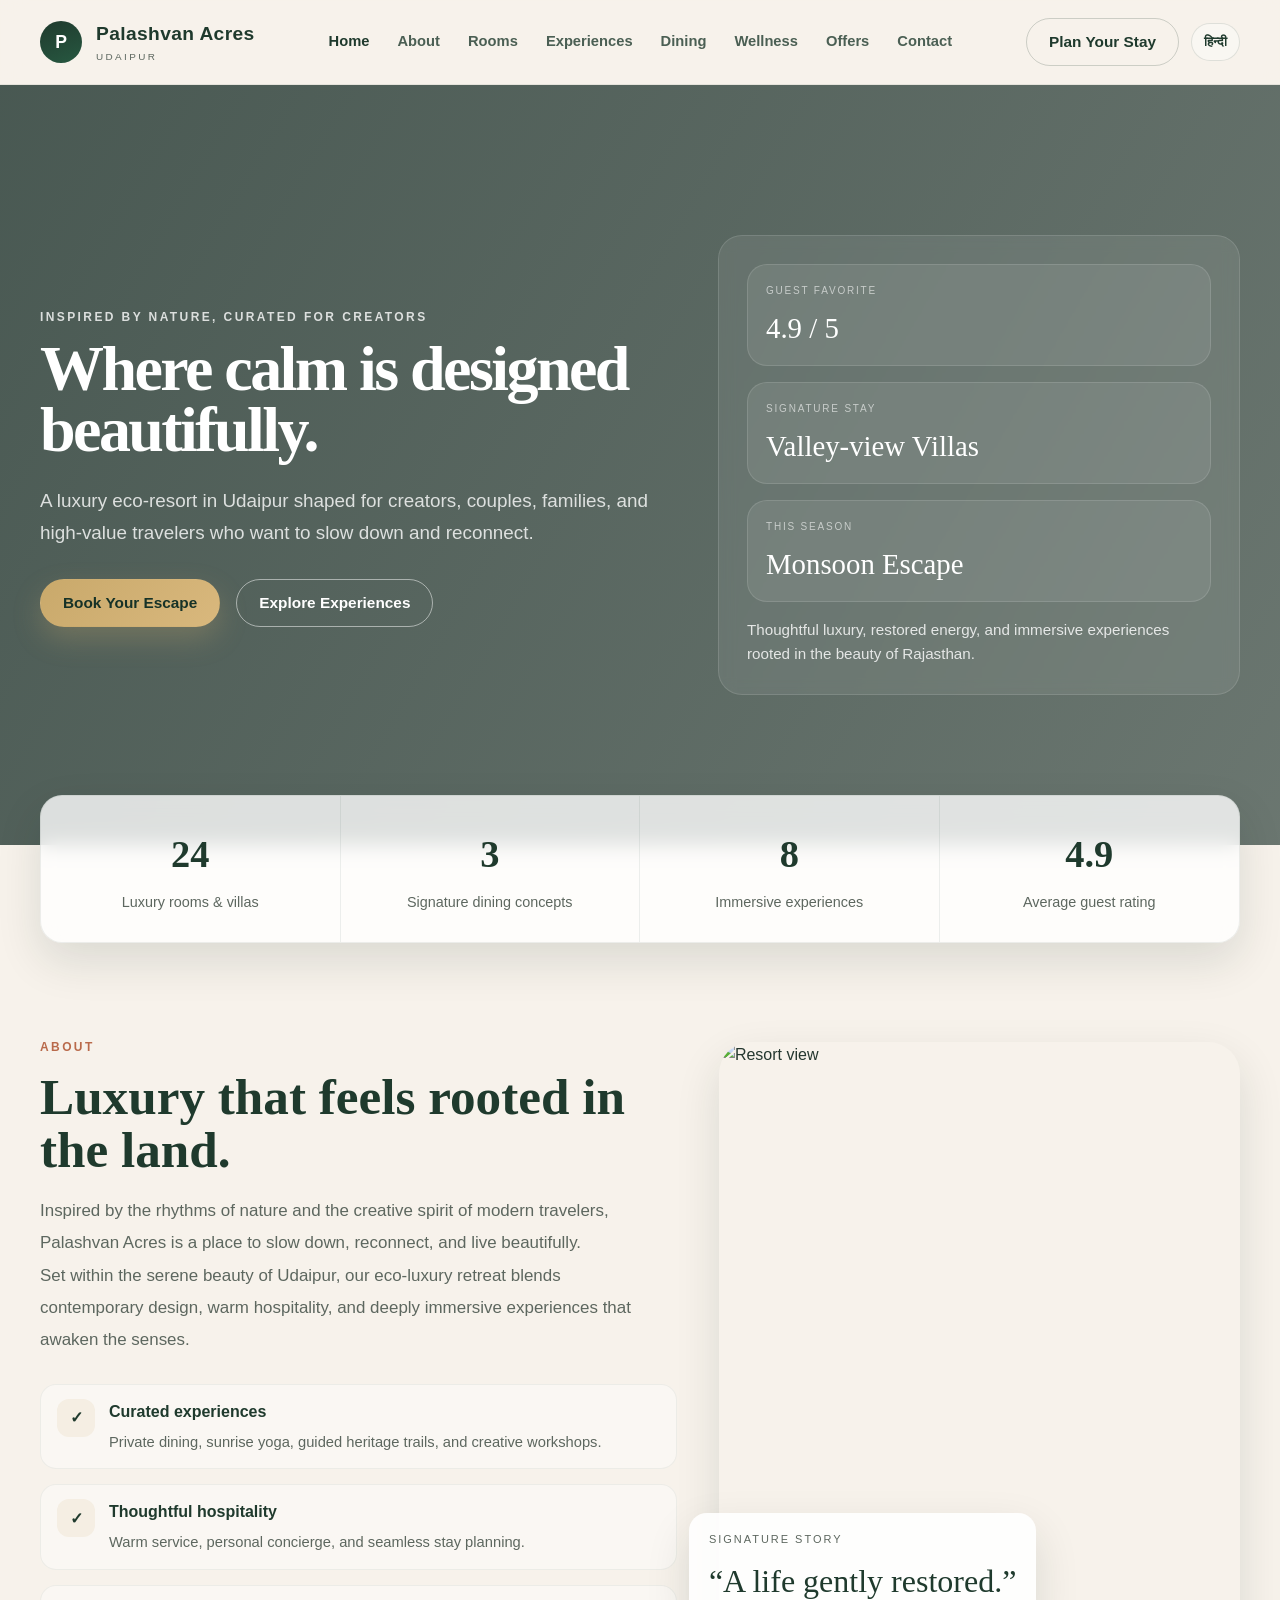
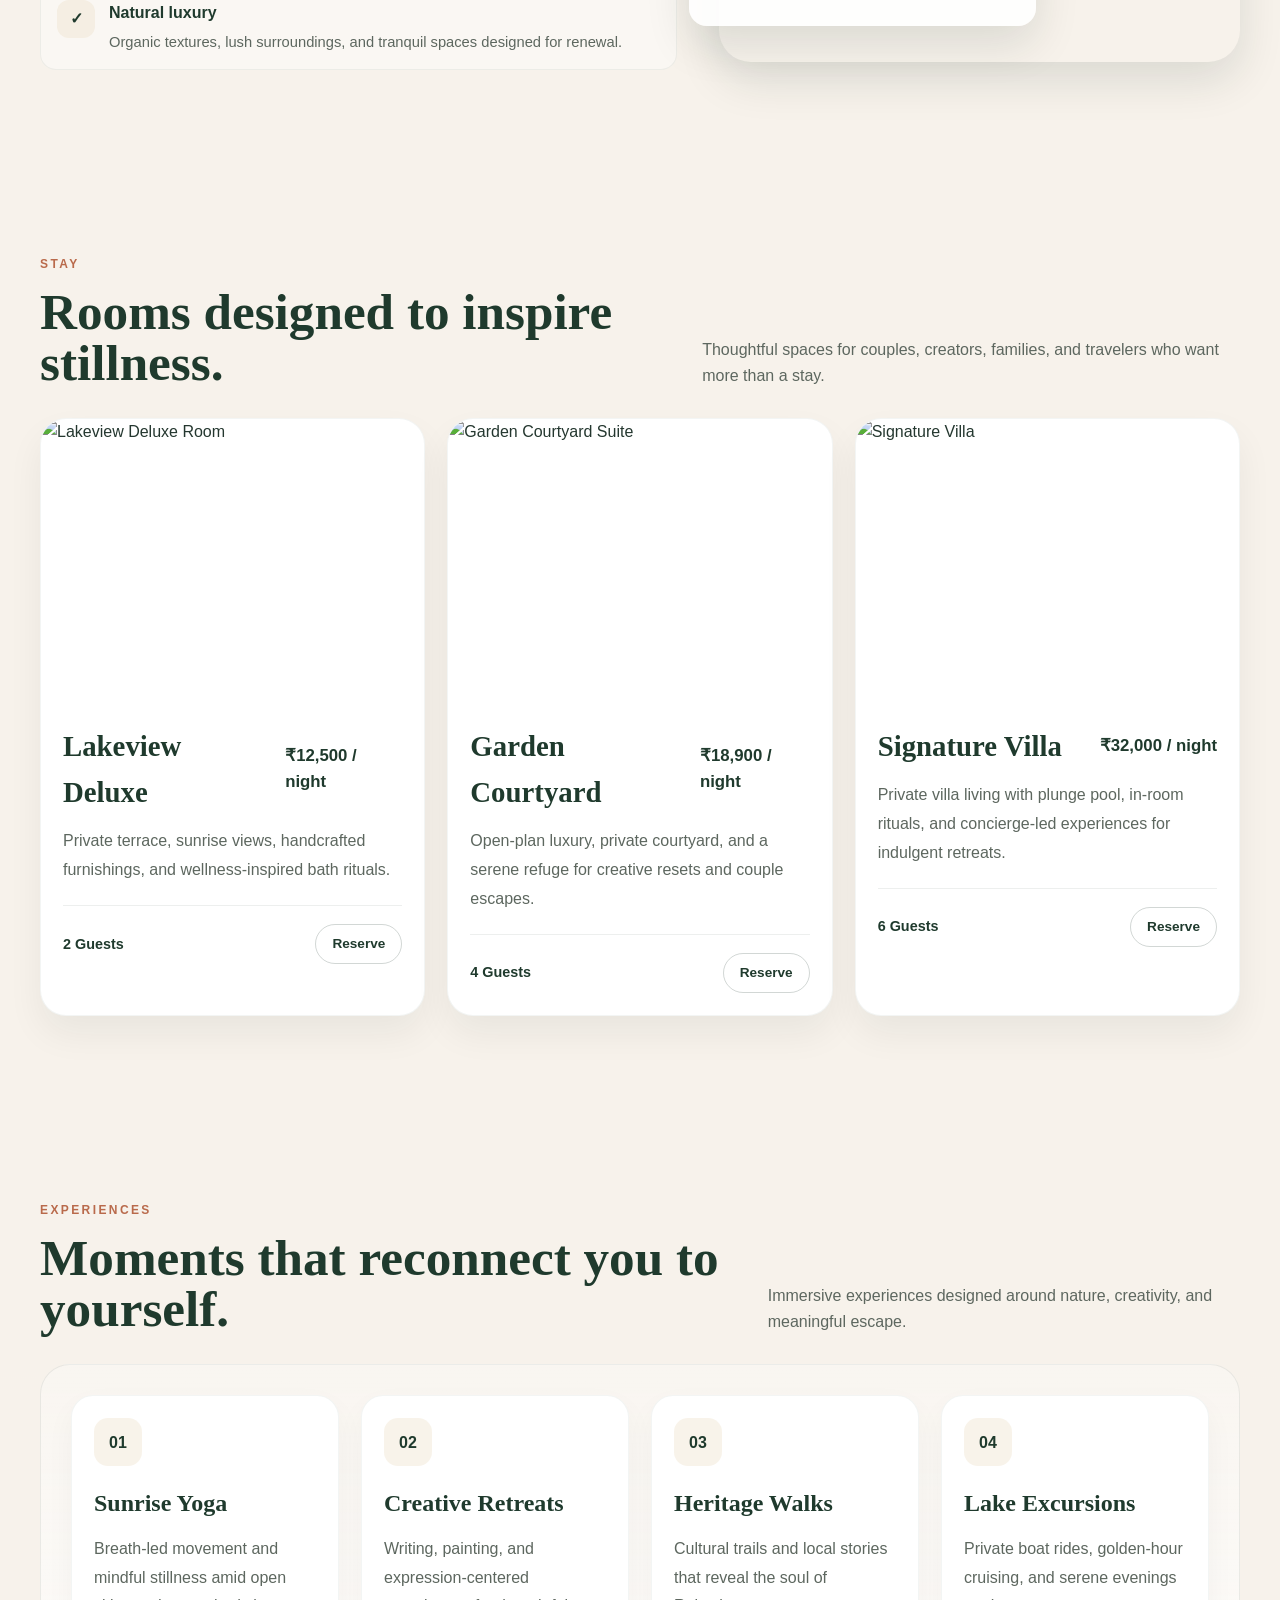
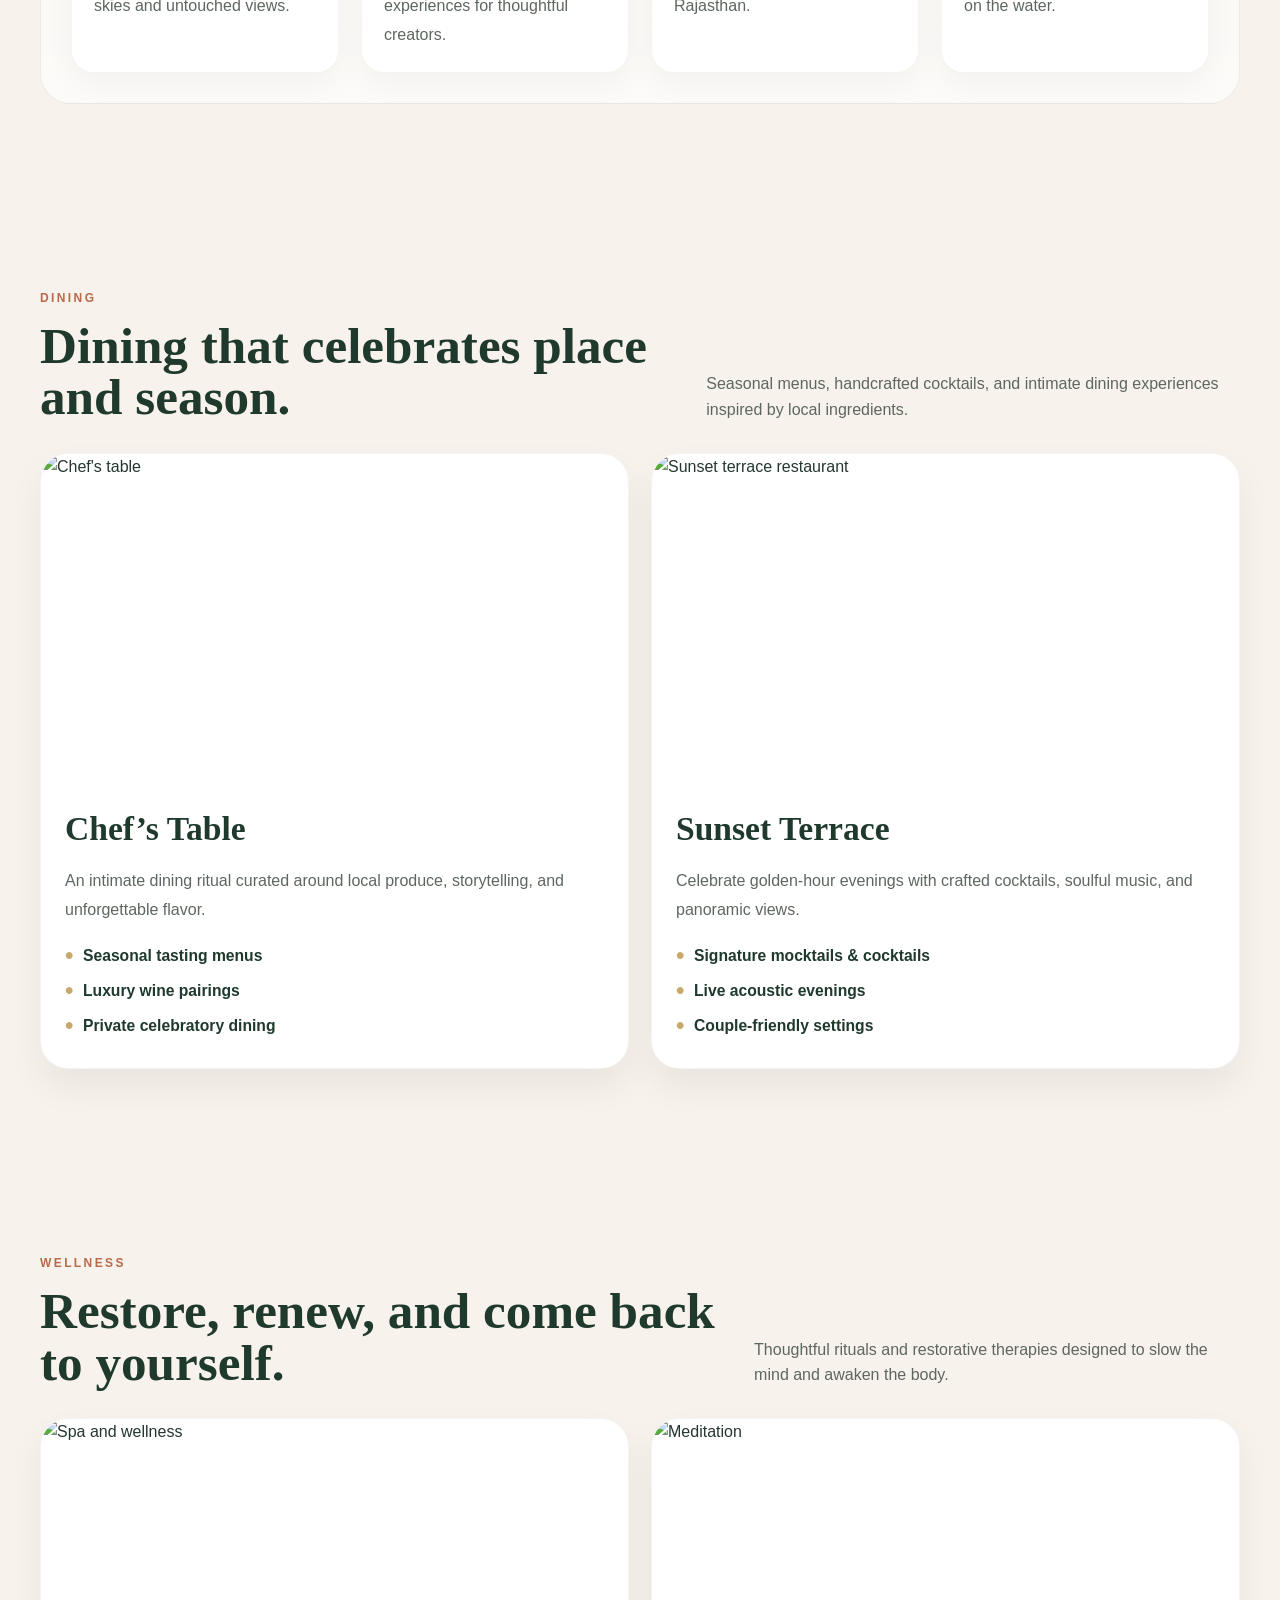
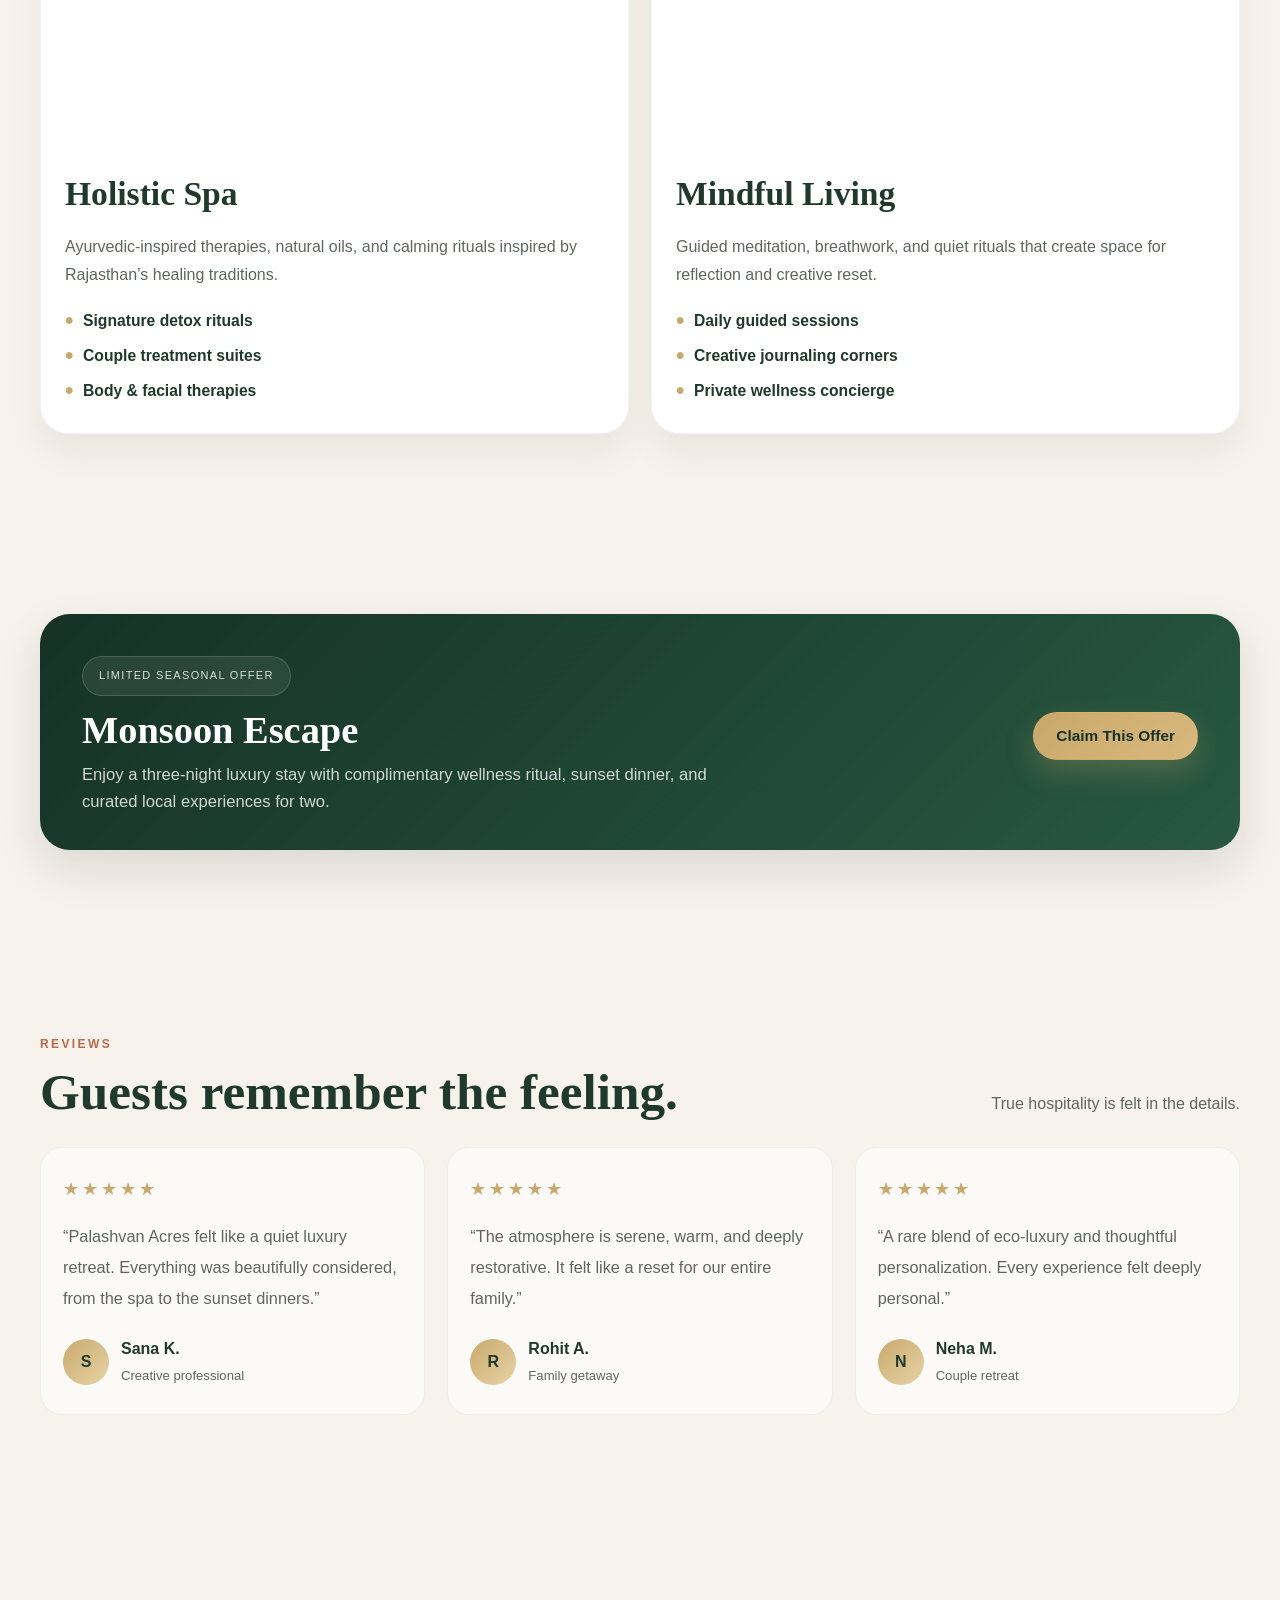
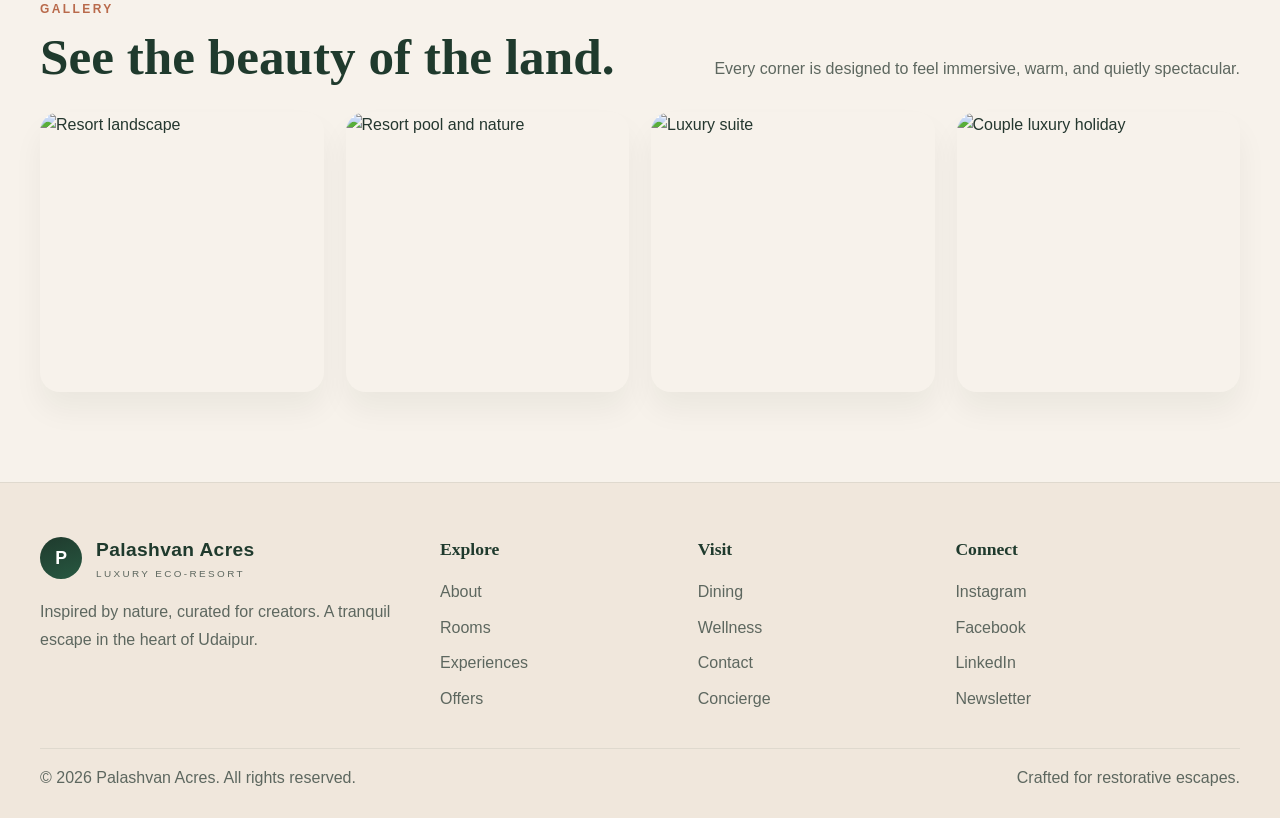
==== commit ba8de6f0: "Update villa name from Lakeview to Valley-view" ====
--- a/index.html
+++ b/index.html
@@ -59,7 +59,7 @@
             </div>
             <div class="info-card">
               <div class="mini-label">Signature Stay</div>
-              <div class="mini-value">Lakeview Villas</div>
+              <div class="mini-value">Valley-view Villas</div>
             </div>
             <div class="info-card">
               <div class="mini-label">This Season</div>
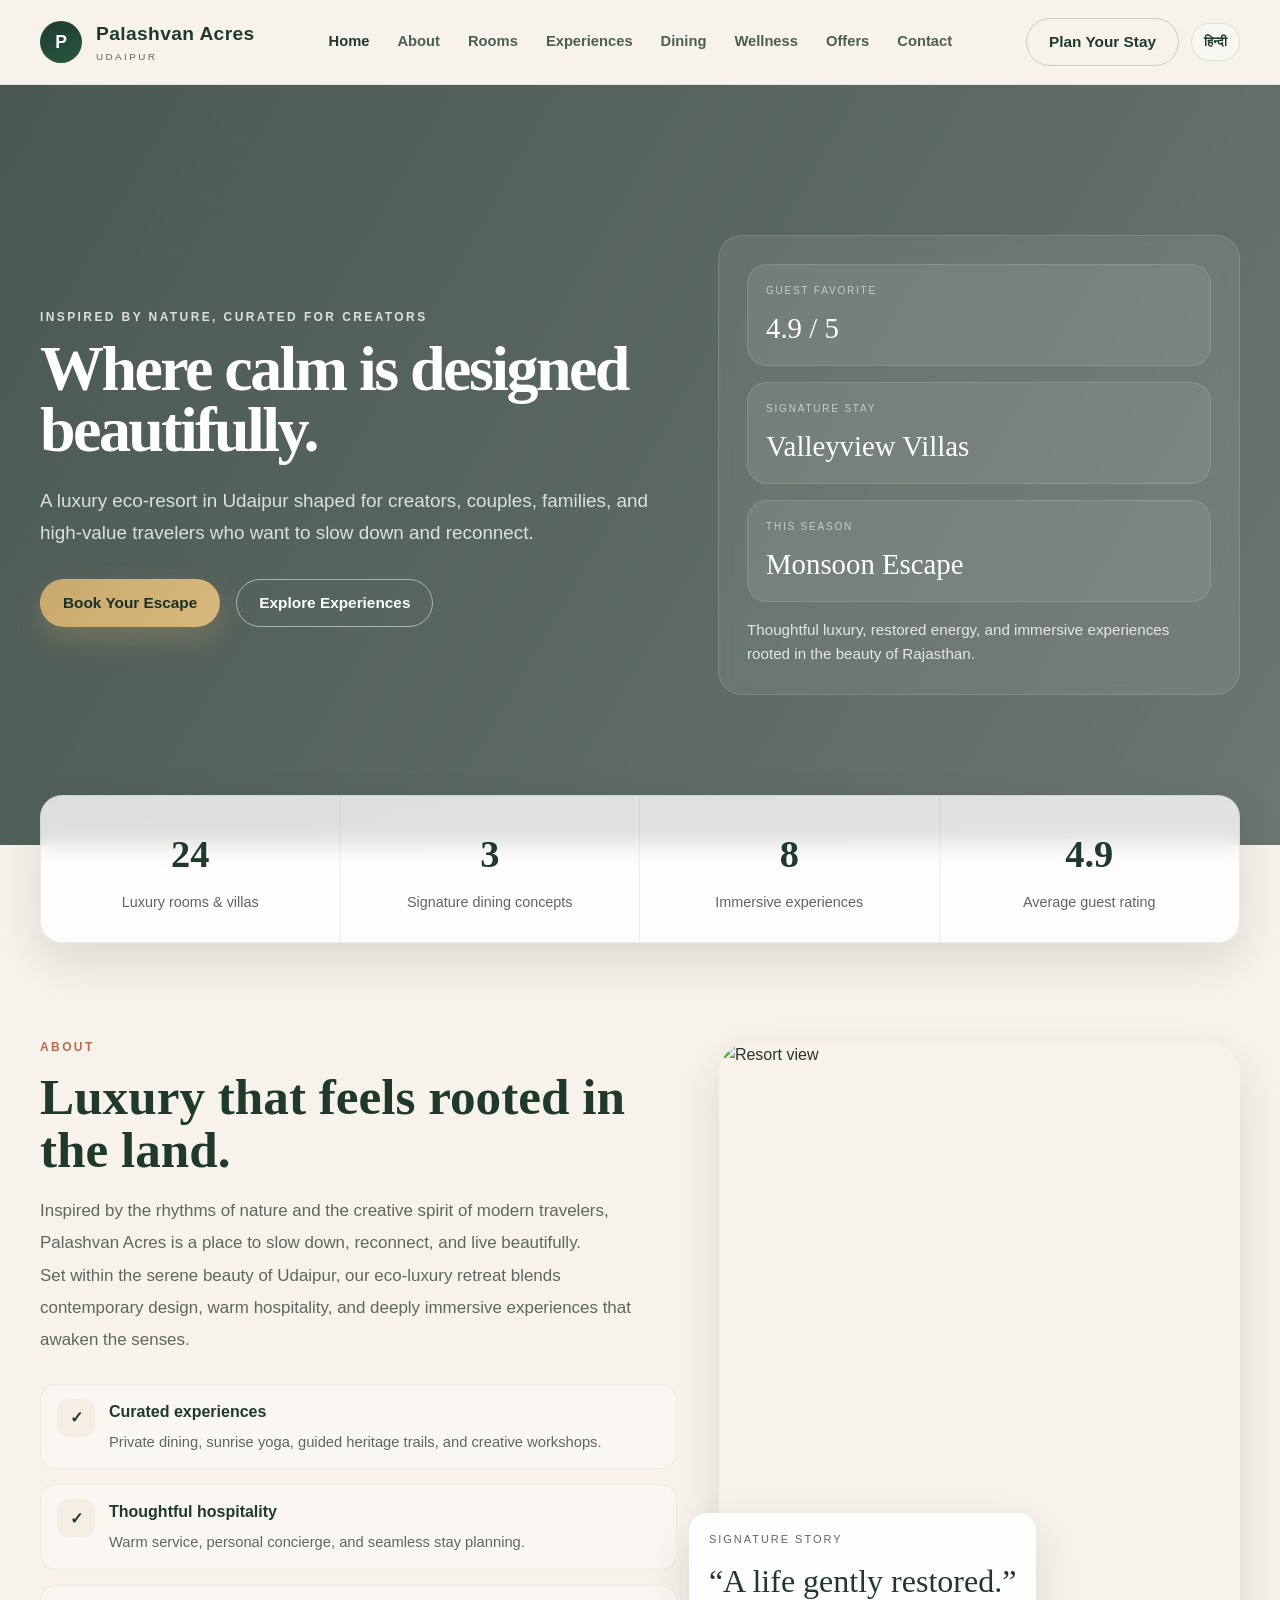
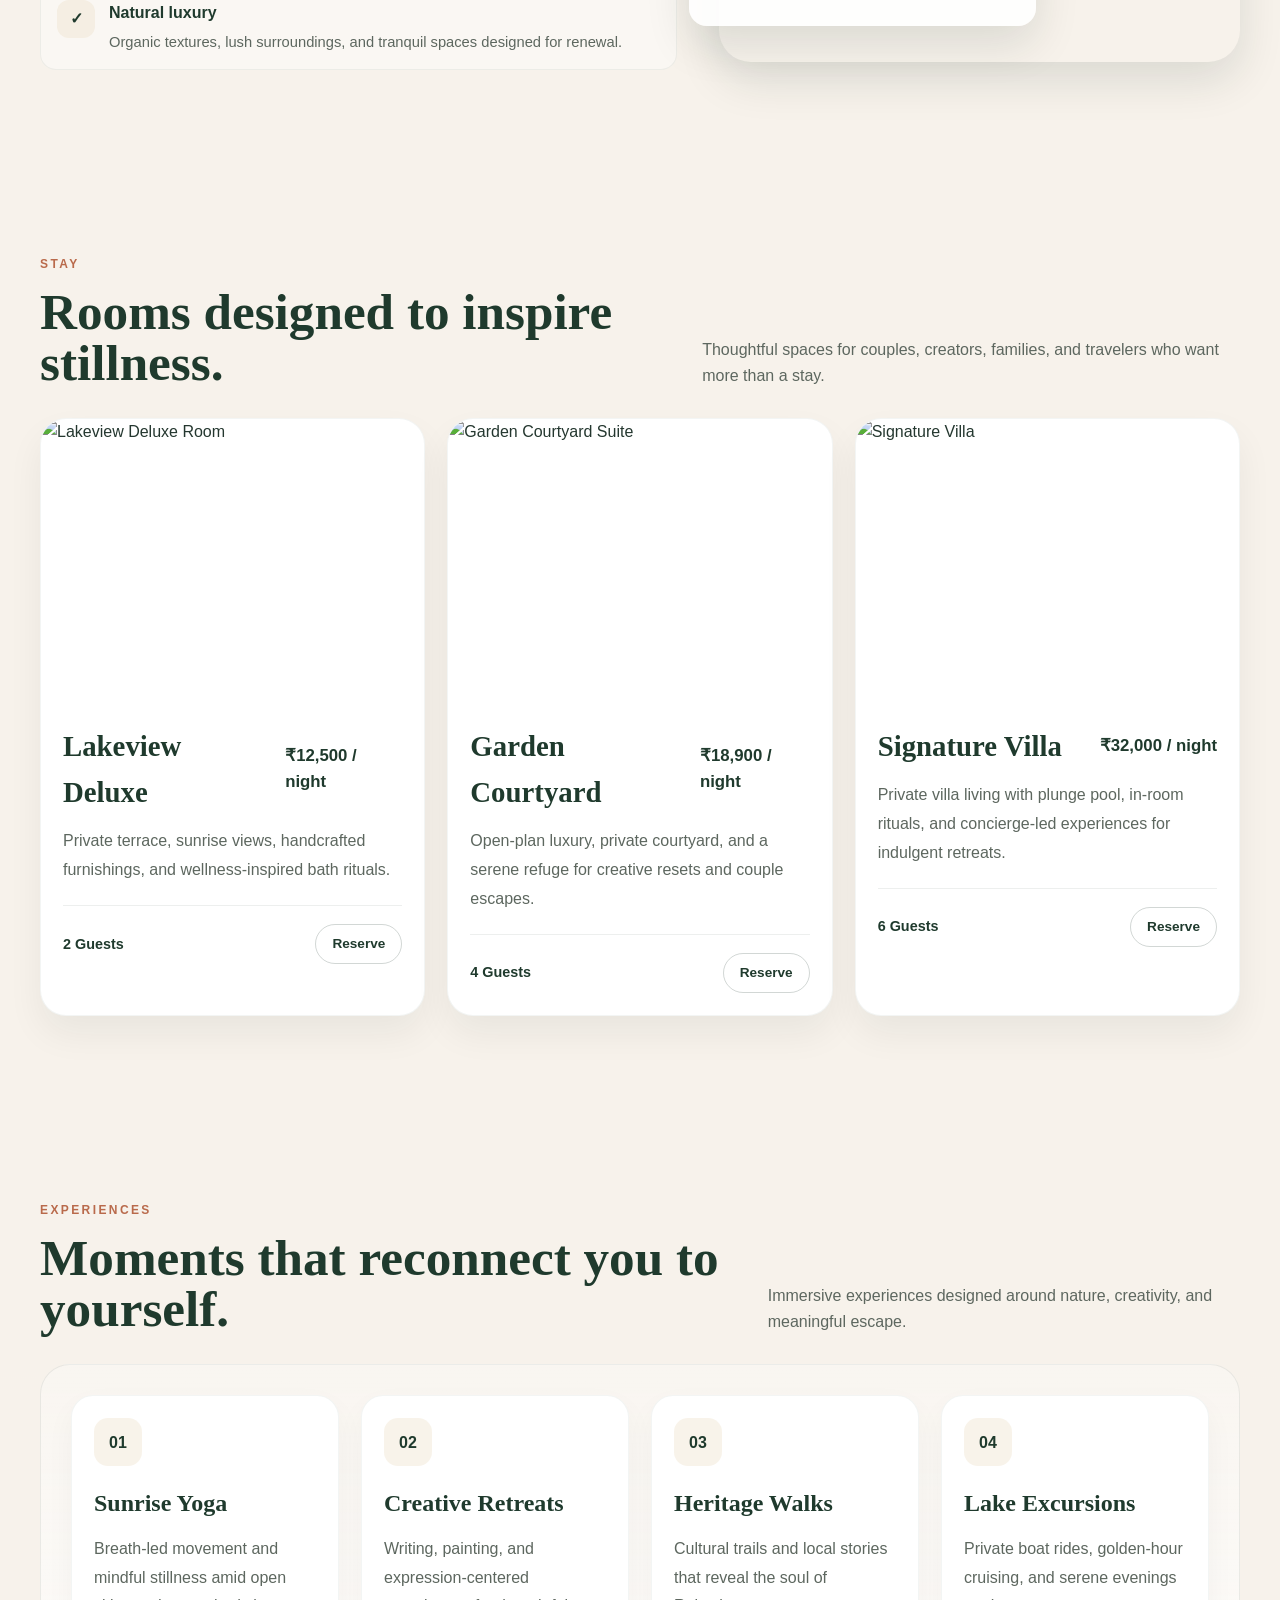
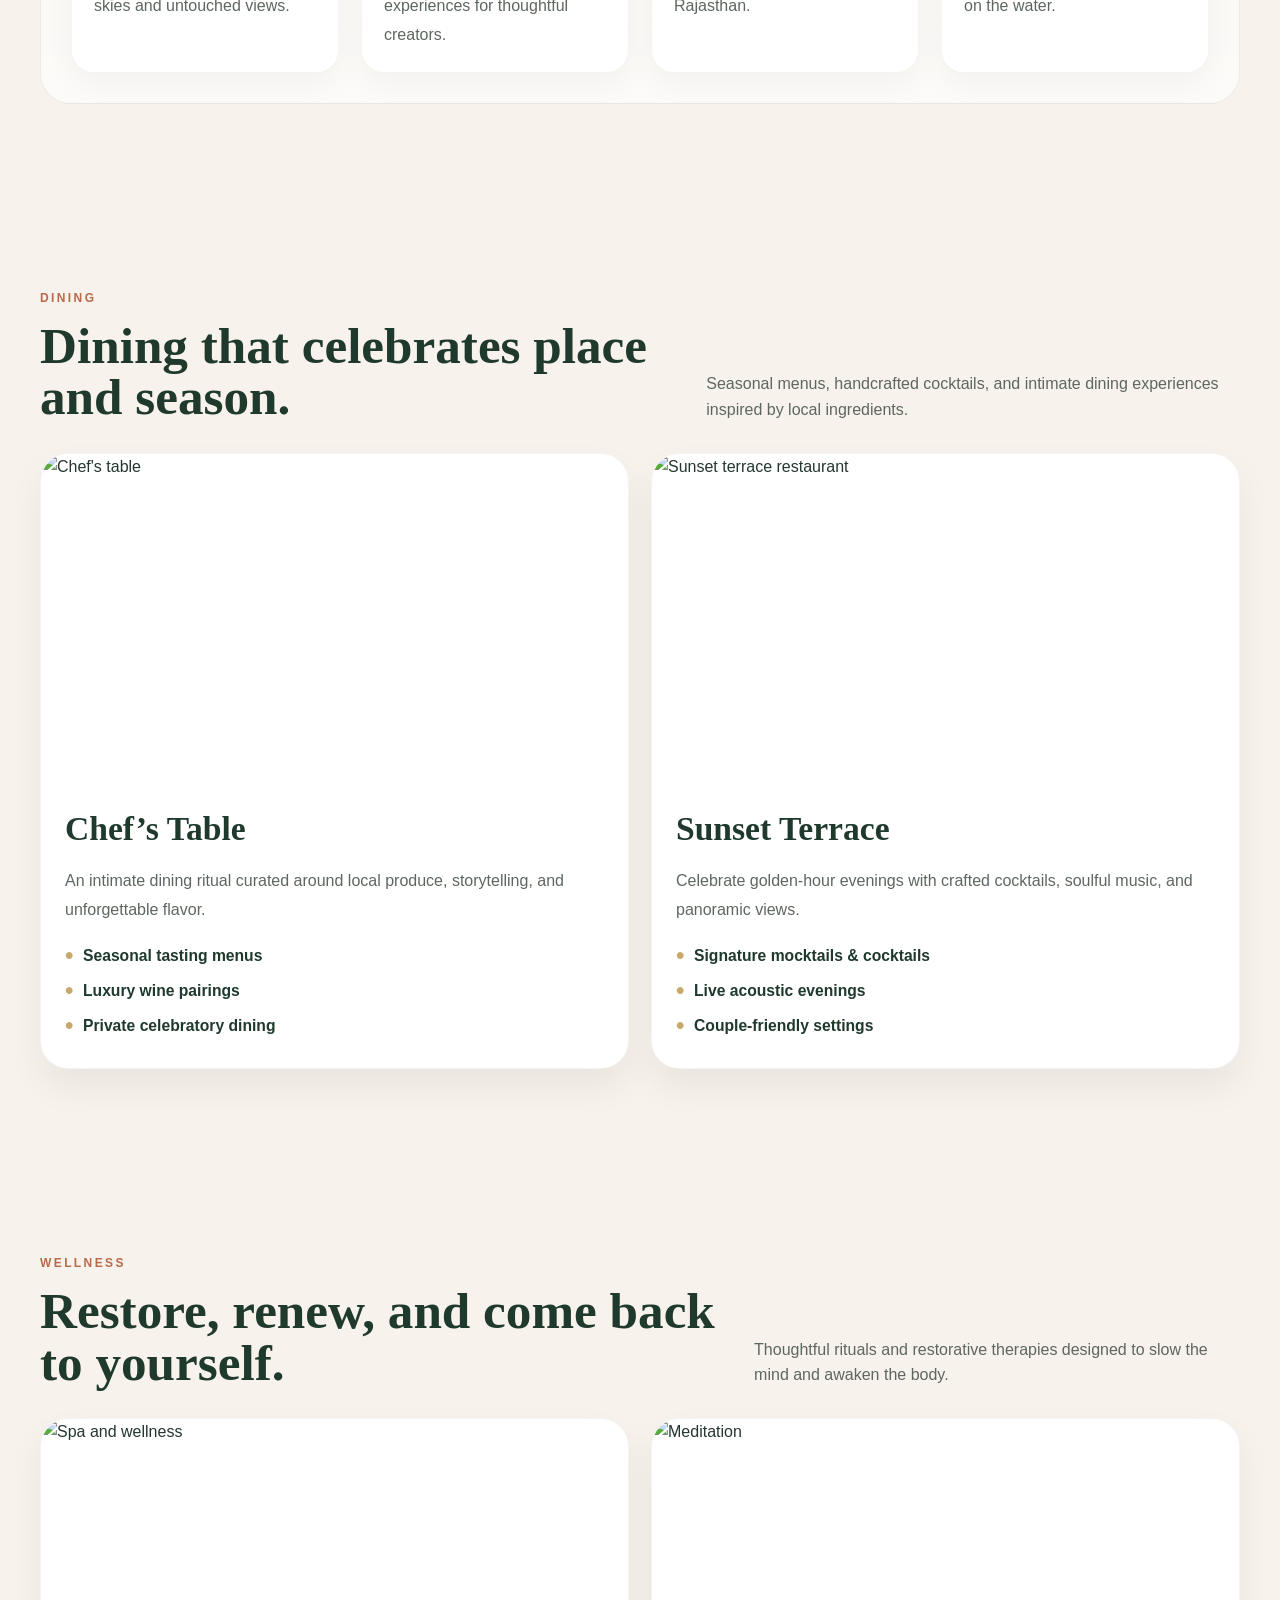
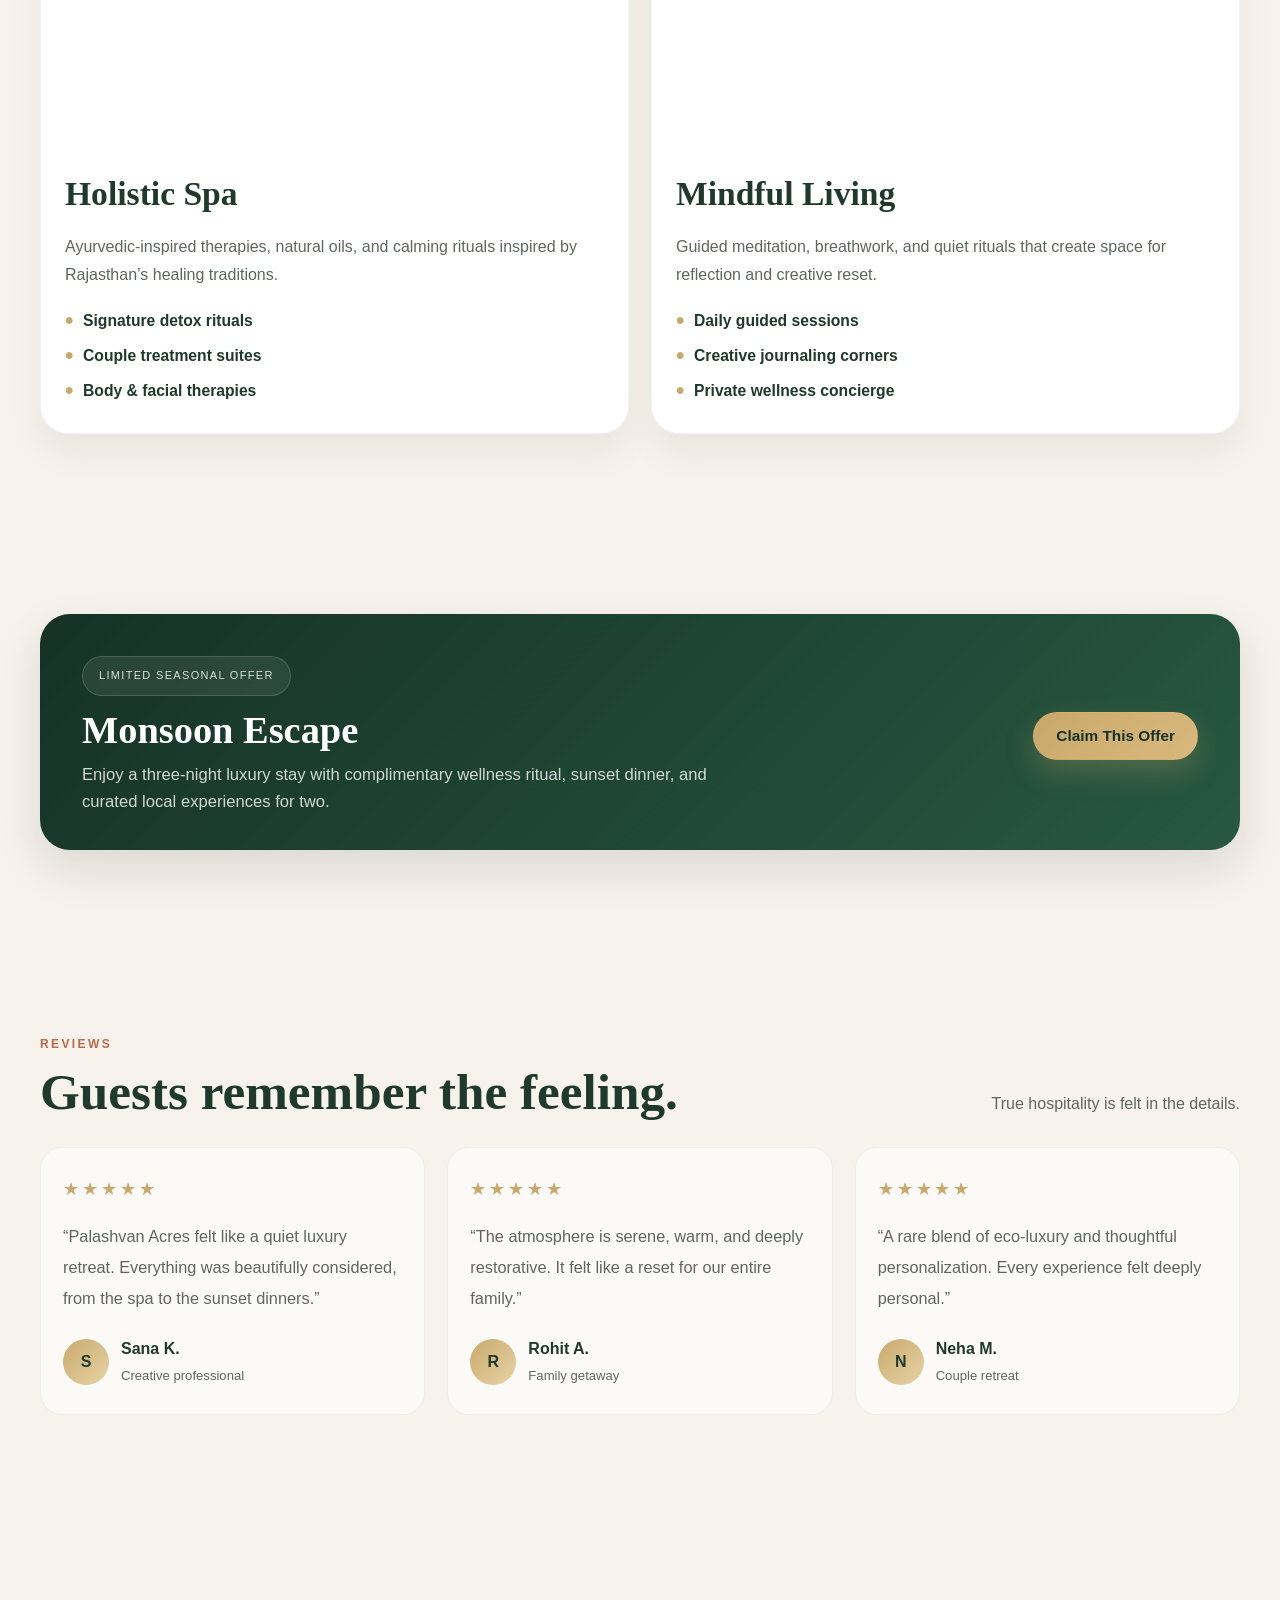
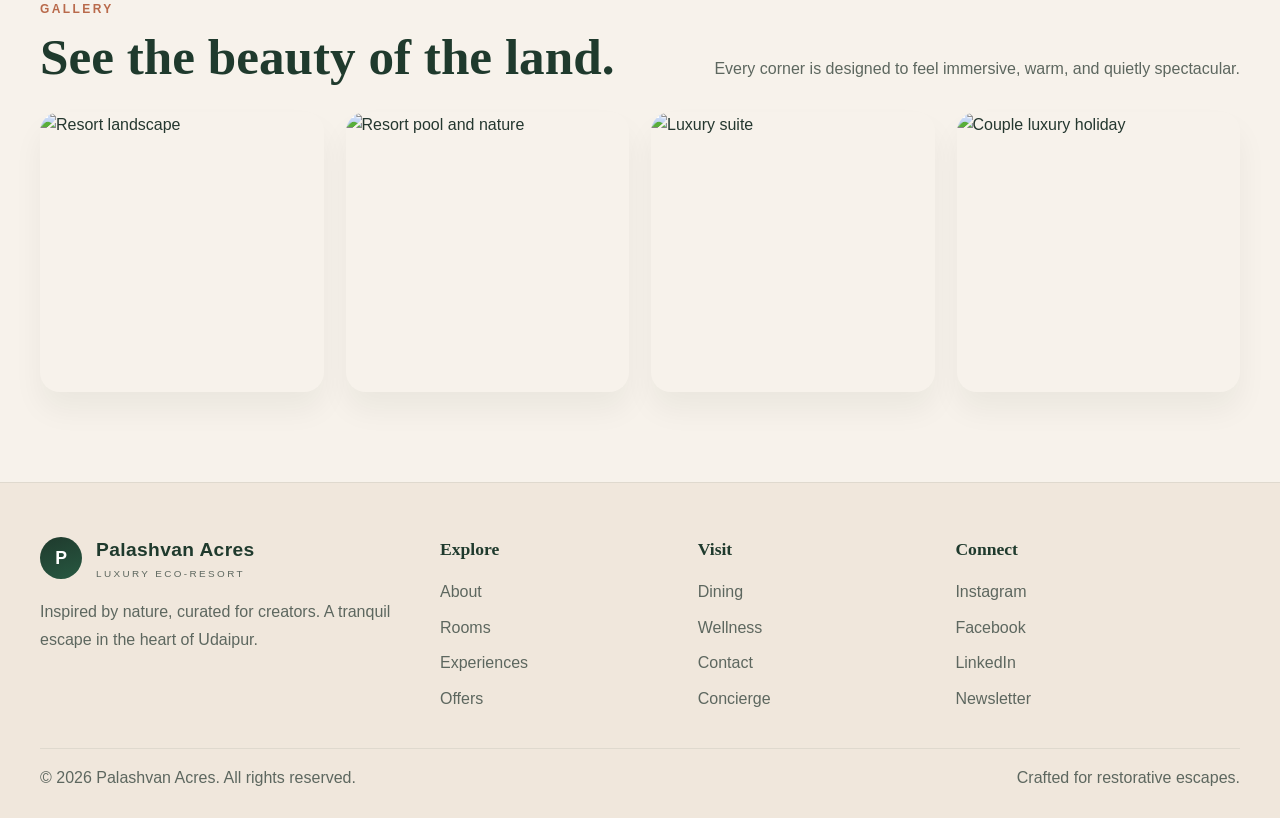
==== commit f661444c: "Change villa name from Lakeview to Valleyview" ====
--- a/index.html
+++ b/index.html
@@ -59,7 +59,7 @@
             </div>
             <div class="info-card">
               <div class="mini-label">Signature Stay</div>
-              <div class="mini-value">Valley-view Villas</div>
+              <div class="mini-value">Valleyview Villas</div>
             </div>
             <div class="info-card">
               <div class="mini-label">This Season</div>
